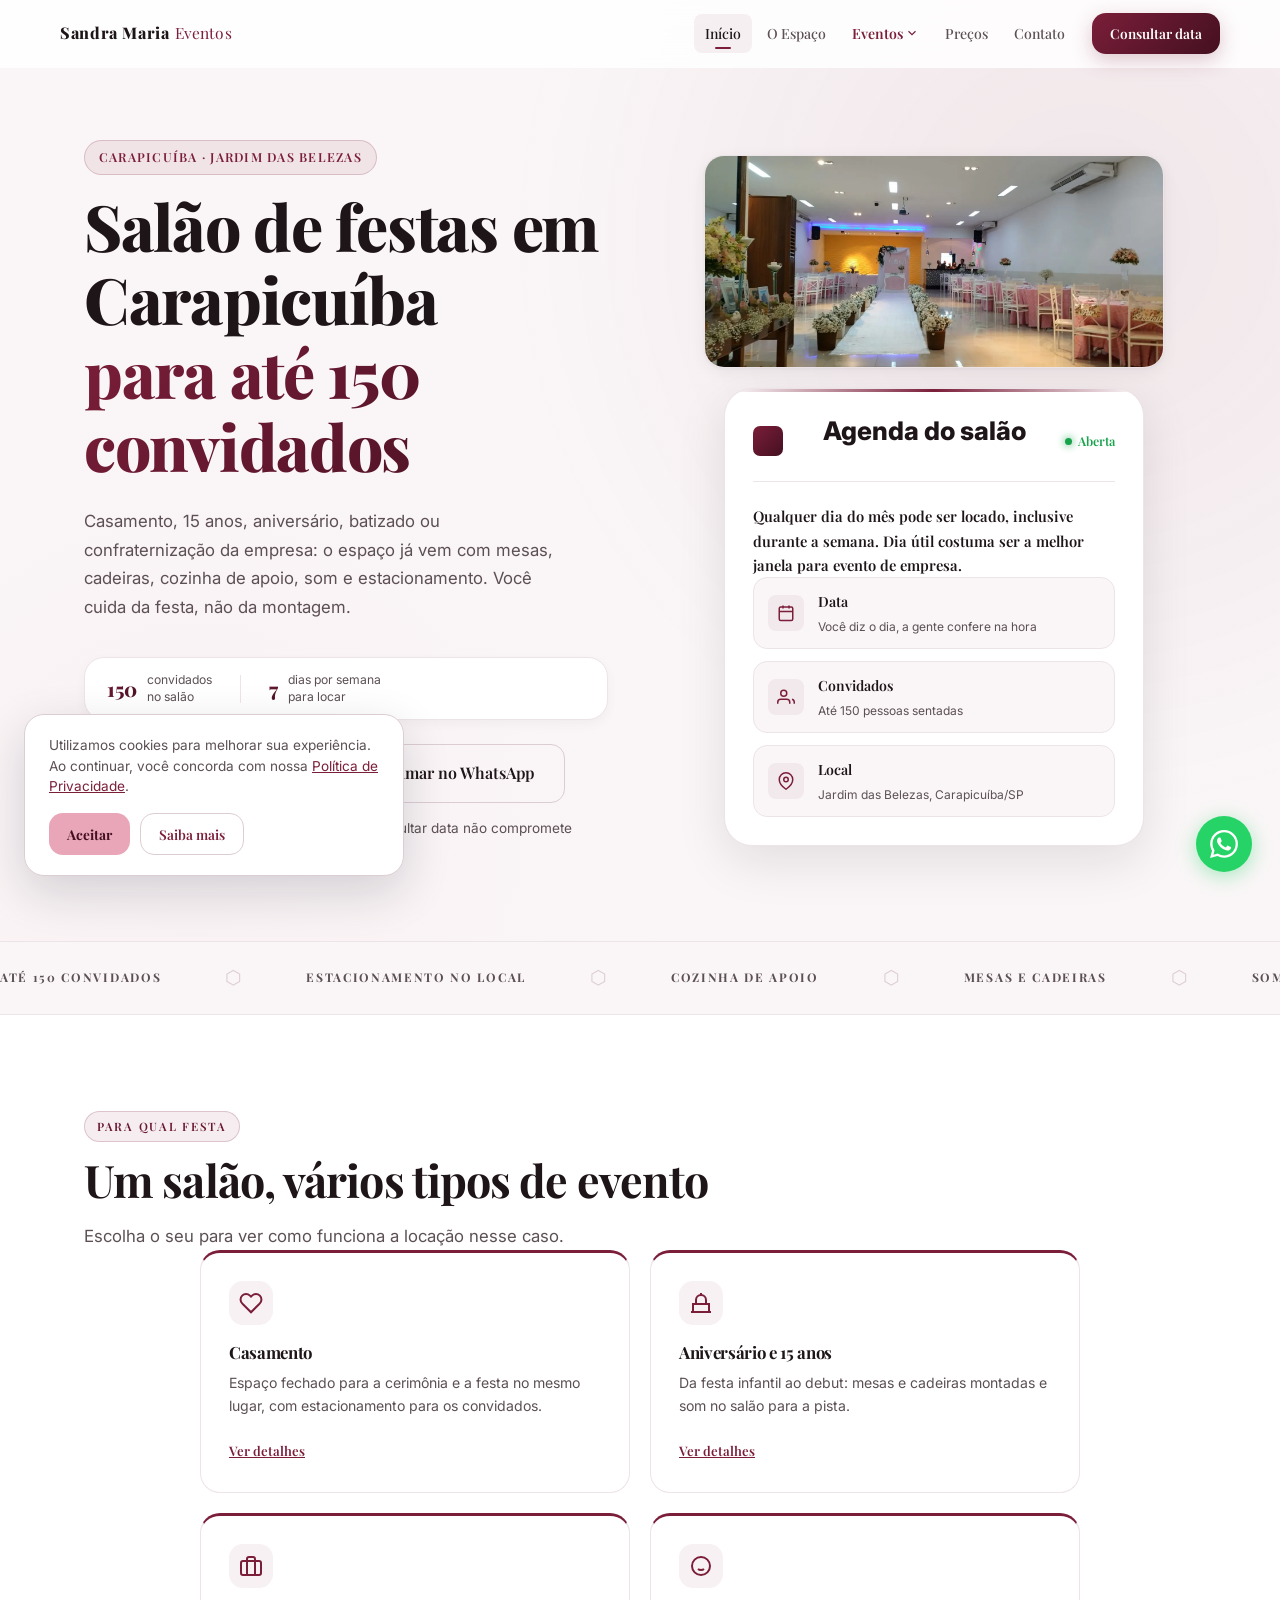
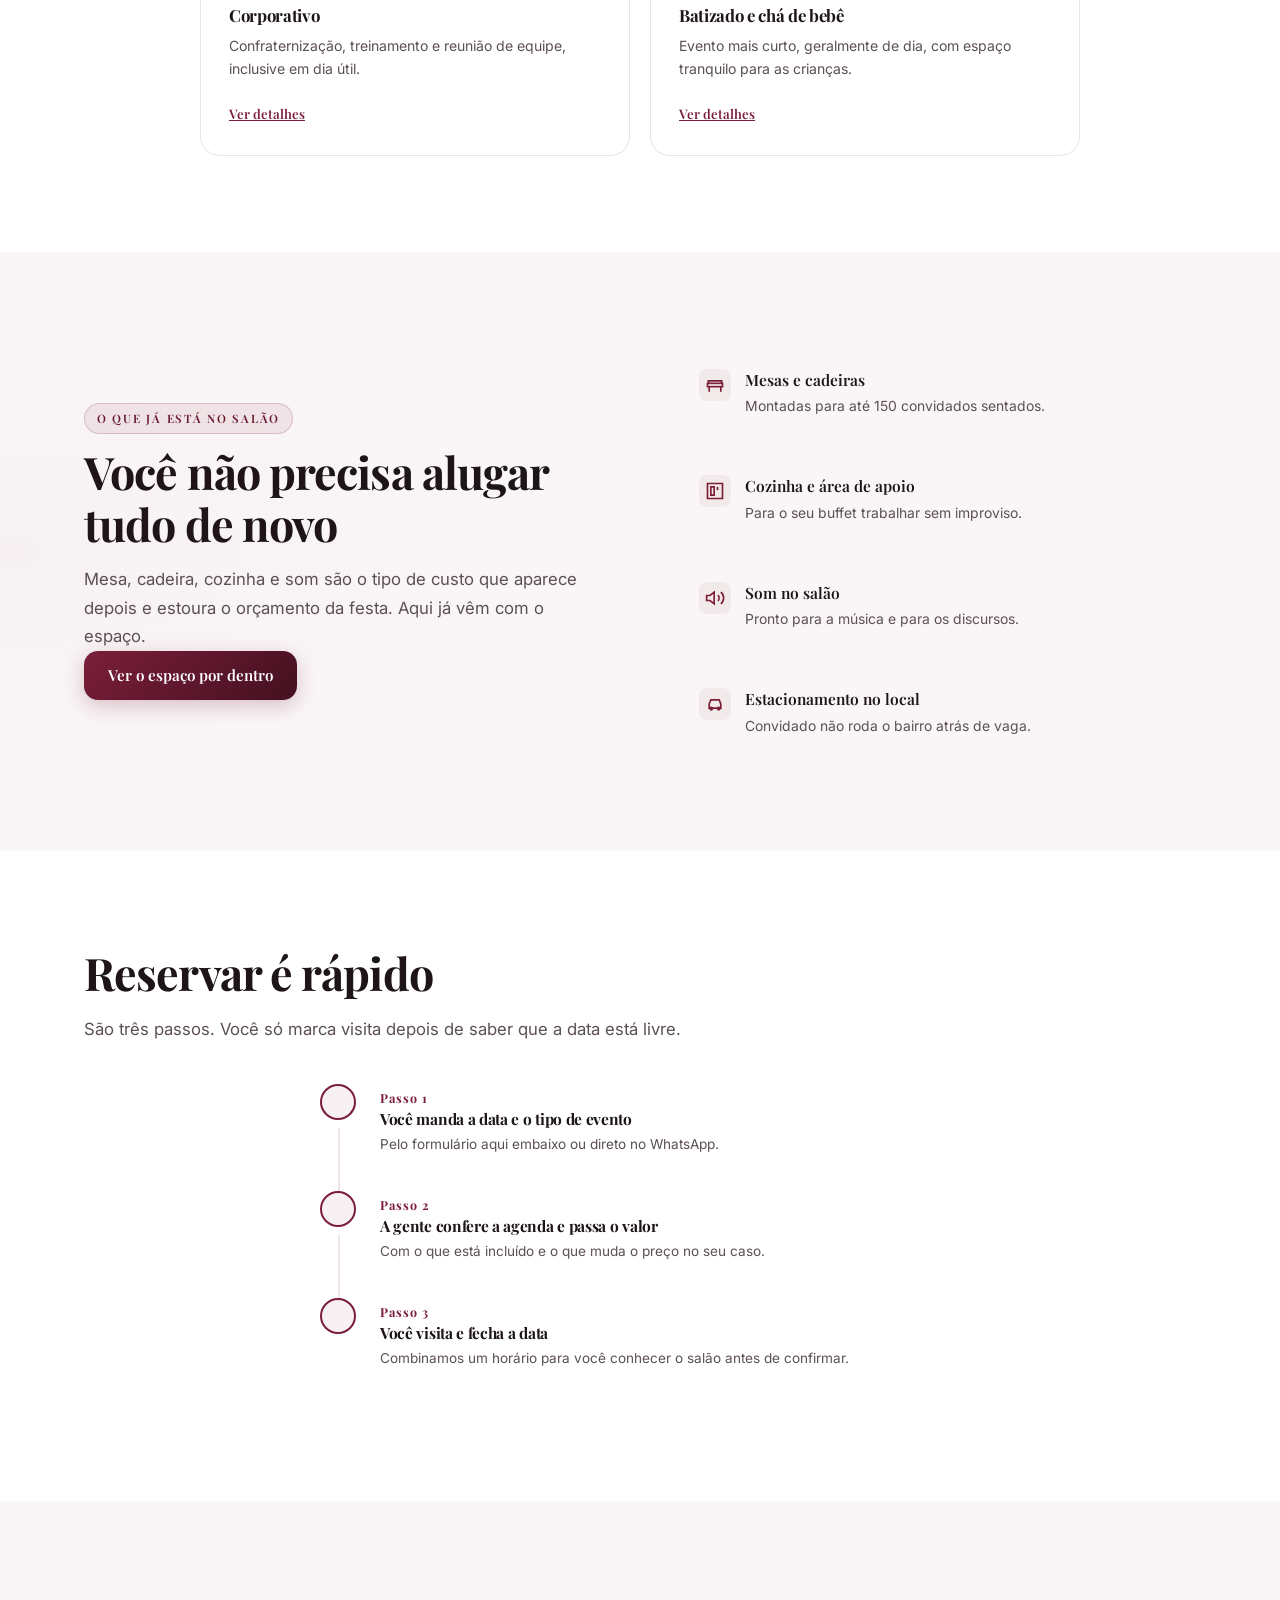
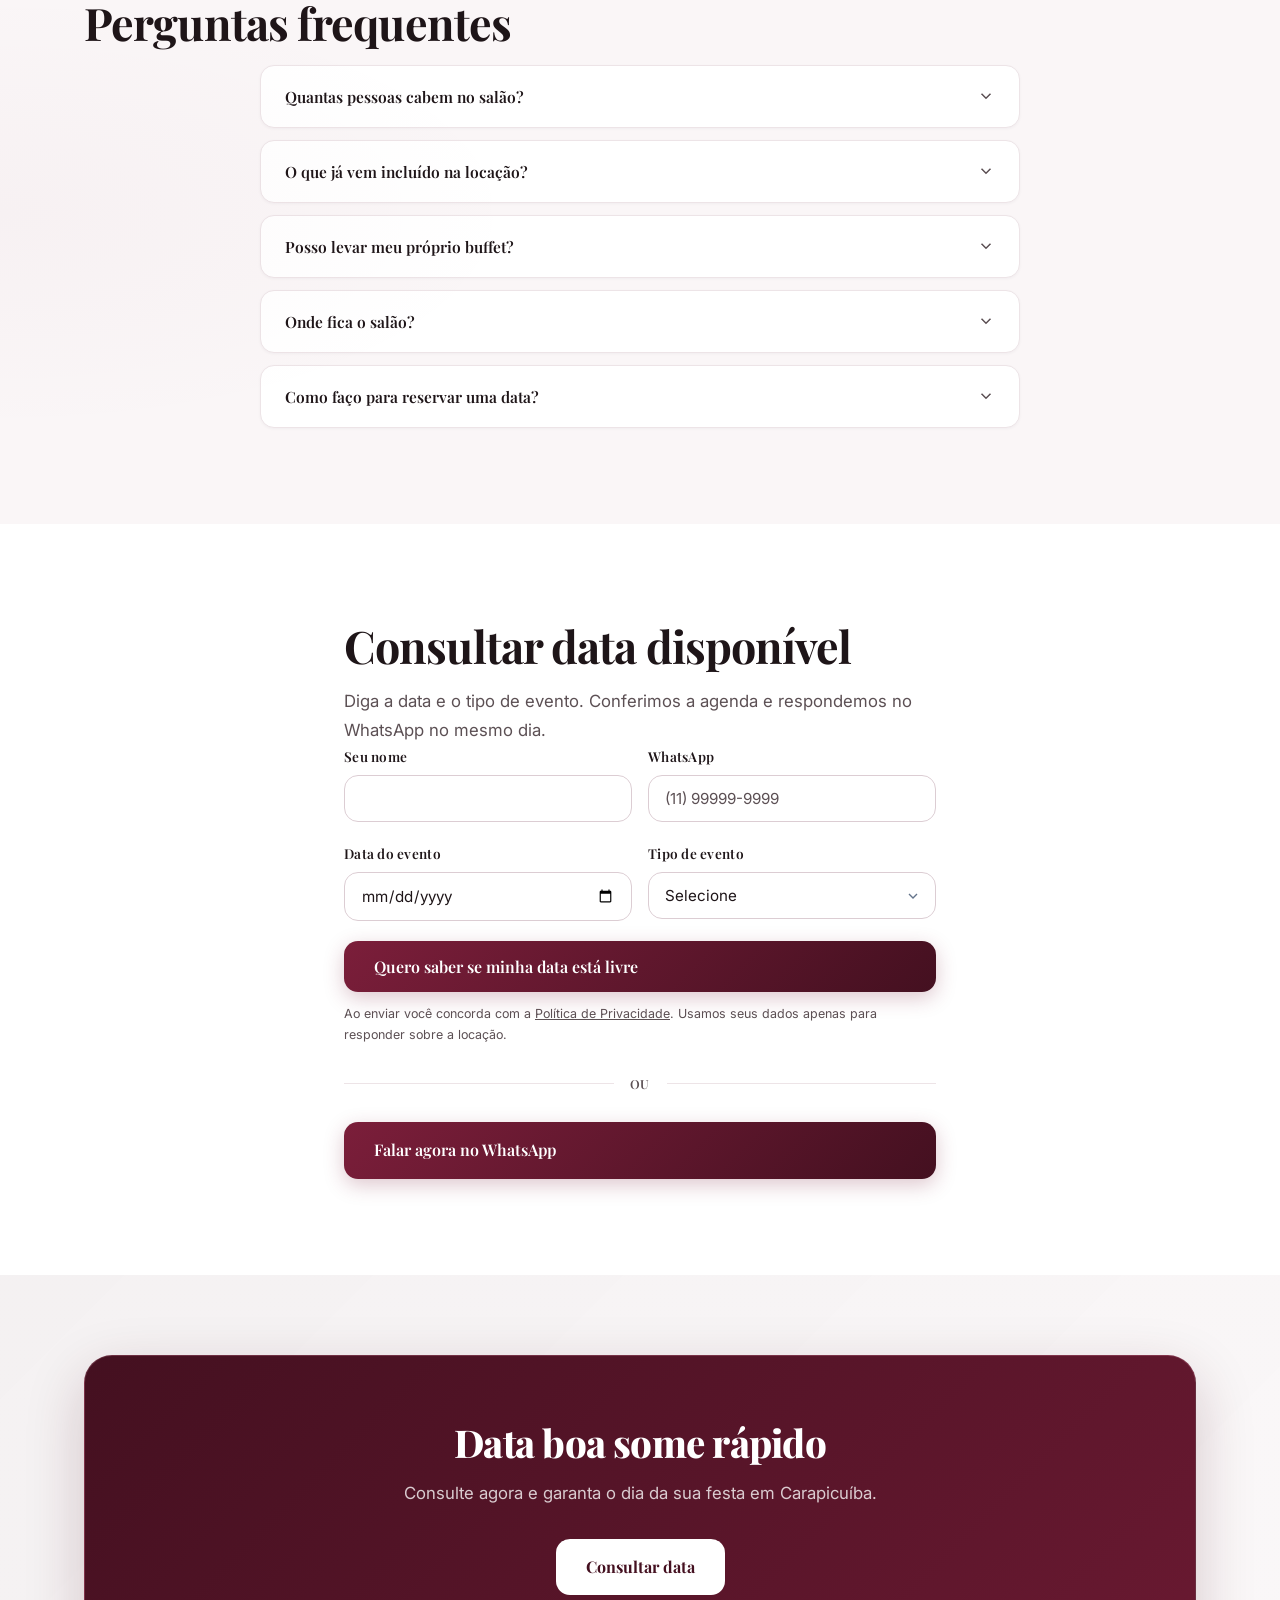
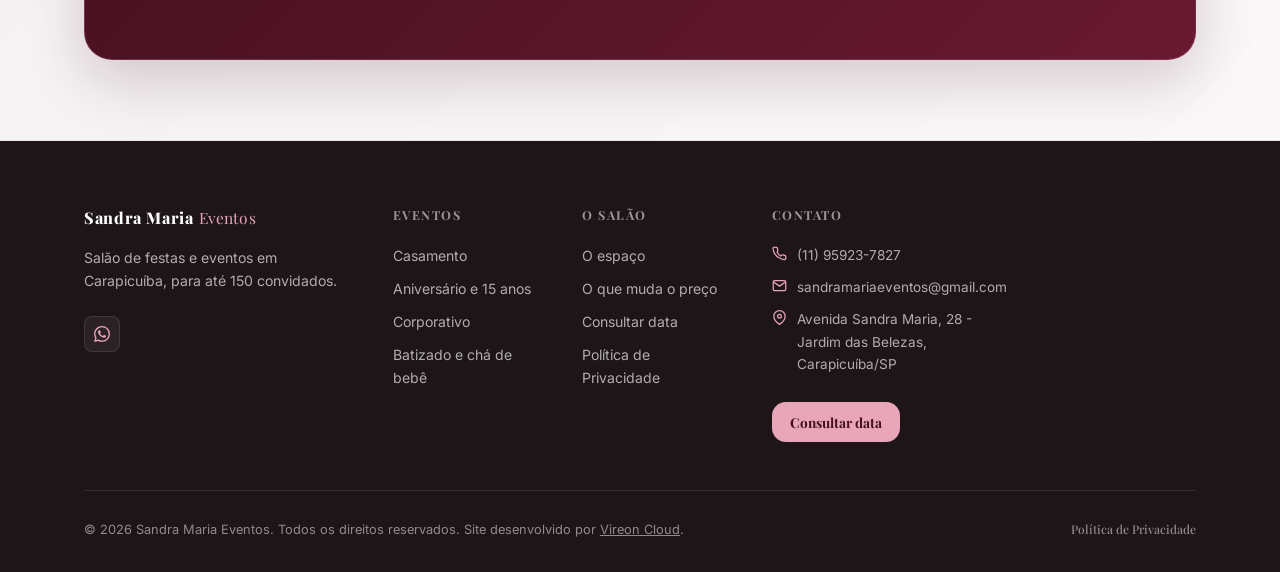
==== index.html @ ad1a2544 "feat: site institucional Salao Sandra Maria Eventos Site estatico de 10 paginas para locacao do sala" ====
<!DOCTYPE html>
<html lang="pt-BR">
<head>
  <meta charset="UTF-8">
  <meta name="viewport" content="width=device-width, initial-scale=1.0">
  <meta name="description" content="Salão de festas em Carapicuíba para até 150 convidados: estacionamento, cozinha de apoio, mesas, cadeiras e som. Consulte sua data no WhatsApp.">
  <meta name="theme-color" content="#7B1E3A">

  <link rel="icon" type="image/x-icon" href="/images/favicon.ico">
  <link rel="icon" type="image/svg+xml" href="/images/brand/favicon.svg">
  <link rel="icon" type="image/png" sizes="32x32" href="/images/favicon-32x32.png">
  <link rel="icon" type="image/png" sizes="16x16" href="/images/favicon-16x16.png">
  <link rel="icon" type="image/png" sizes="192x192" href="/images/favicon-192.png">
  <link rel="apple-touch-icon" sizes="180x180" href="/images/apple-touch-icon.png">
  <link rel="manifest" href="/site.webmanifest">

  <meta name="robots" content="index, follow">
  <title>Salão de Festas em Carapicuíba | Sandra Maria Eventos</title>
  <link rel="canonical" href="https://sandramariaeventos.com.br/">

  <meta property="og:type" content="website">
  <meta property="og:title" content="Salão de Festas em Carapicuíba | Sandra Maria Eventos">
  <meta property="og:description" content="Salão para até 150 convidados em Carapicuíba, com estacionamento, cozinha de apoio, mesas, cadeiras e som. Consulte sua data.">
  <meta property="og:url" content="https://sandramariaeventos.com.br/">
  <meta property="og:site_name" content="Sandra Maria Eventos">
  <meta property="og:image" content="https://sandramariaeventos.com.br/images/og-image.png">
  <meta name="twitter:card" content="summary_large_image">
  <meta name="twitter:title" content="Salão de Festas em Carapicuíba | Sandra Maria Eventos">
  <meta name="twitter:description" content="Salão para até 150 convidados em Carapicuíba, com estacionamento, cozinha de apoio, mesas, cadeiras e som. Consulte sua data.">
  <meta name="twitter:image" content="https://sandramariaeventos.com.br/images/og-image.png">

  <link rel="preconnect" href="https://fonts.googleapis.com">
  <link rel="preload" as="style" href="https://fonts.googleapis.com/css2?family=Playfair+Display:wght@600;700;800;900&family=Inter:wght@400;500;600;700&display=swap">
  <link rel="preconnect" href="https://fonts.gstatic.com" crossorigin>
  <link rel="stylesheet" href="https://fonts.googleapis.com/css2?family=Playfair+Display:wght@600;700;800;900&family=Inter:wght@400;500;600;700&display=swap" media="print" onload="this.media='all'">
  <noscript><link rel="stylesheet" href="https://fonts.googleapis.com/css2?family=Playfair+Display:wght@600;700;800;900&family=Inter:wght@400;500;600;700&display=swap"></noscript>
  <link rel="stylesheet" href="/css/styles.css">

  <script type="application/ld+json">
  {
    "@context": "https://schema.org",
    "@type": ["LocalBusiness", "EventVenue"],
    "name": "Salão de Festas e Eventos Sandra Maria",
    "alternateName": "Sandra Maria Eventos",
    "url": "https://sandramariaeventos.com.br",
    "description": "Salão de festas e eventos em Carapicuíba/SP para até 150 convidados, com estacionamento, cozinha de apoio, mesas, cadeiras e som no local.",
    "telephone": "+5511959237827",
    "email": "sandramariaeventos@gmail.com",
    "maximumAttendeeCapacity": 150,
    "areaServed": "Carapicuíba, Barueri, Osasco, Jandira e região",
    "address": {
      "@type": "PostalAddress",
      "streetAddress": "Avenida Sandra Maria, 28 - Jardim das Belezas",
      "addressLocality": "Carapicuíba",
      "addressRegion": "SP",
      "addressCountry": "BR"
    },
    "amenityFeature": [
      { "@type": "LocationFeatureSpecification", "name": "Estacionamento", "value": true },
      { "@type": "LocationFeatureSpecification", "name": "Cozinha de apoio", "value": true },
      { "@type": "LocationFeatureSpecification", "name": "Mesas e cadeiras", "value": true },
      { "@type": "LocationFeatureSpecification", "name": "Som no salão", "value": true }
    ],
    "contactPoint": {
      "@type": "ContactPoint",
      "contactType": "reservas",
      "telephone": "+5511959237827",
      "email": "sandramariaeventos@gmail.com",
      "availableLanguage": "Português do Brasil"
    }
  }
  </script>
  <script type="application/ld+json">
  {
    "@context": "https://schema.org",
    "@type": "FAQPage",
    "mainEntity": [
      {
        "@type": "Question",
        "name": "Quantas pessoas cabem no salão?",
        "acceptedAnswer": { "@type": "Answer", "text": "O salão recebe até 150 convidados sentados, com mesas e cadeiras já incluídas na locação." }
      },
      {
        "@type": "Question",
        "name": "O que já vem incluído na locação?",
        "acceptedAnswer": { "@type": "Answer", "text": "Mesas e cadeiras, cozinha e área de apoio, som no salão e estacionamento no local." }
      },
      {
        "@type": "Question",
        "name": "Posso levar meu próprio buffet?",
        "acceptedAnswer": { "@type": "Answer", "text": "Pode. A cozinha e a área de apoio ficam à disposição do buffet que você contratar, ou da sua própria equipe." }
      },
      {
        "@type": "Question",
        "name": "Onde fica o salão?",
        "acceptedAnswer": { "@type": "Answer", "text": "Avenida Sandra Maria, 28 - Jardim das Belezas, Carapicuíba/SP." }
      },
      {
        "@type": "Question",
        "name": "Como faço para reservar uma data?",
        "acceptedAnswer": { "@type": "Answer", "text": "Chame no WhatsApp (11) 95923-7827 ou preencha o formulário do site com a data desejada. Conferimos a agenda e respondemos no mesmo dia." }
      }
    ]
  }
  </script>
</head>
<body>

<main>

<section class="hero" id="hero">
  <div class="container">
    <div class="hero__grid">
      <div class="hero__content">
        <p class="hero__eyebrow">CARAPICUÍBA · JARDIM DAS BELEZAS</p>
        <h1 class="hero__title">
          Salão de festas em Carapicuíba<br><span class="gradient-text">para até 150 convidados</span>
        </h1>
        <p class="hero__text">
          Casamento, 15 anos, aniversário, batizado ou confraternização da empresa:
          o espaço já vem com mesas, cadeiras, cozinha de apoio, som e estacionamento.
          Você cuida da festa, não da montagem.
        </p>

        <div class="social-proof-bar" style="margin-bottom:24px;">
          <div class="sp-item"><span class="sp-item__val">150</span><span class="sp-item__label">convidados<br>no salão</span></div>
          <div class="sp-divider"></div>
          <div class="sp-item"><span class="sp-item__val">7</span><span class="sp-item__label">dias por semana<br>para locar</span></div>
        </div>

        <div class="hero__actions">
          <a href="#leadForm" class="btn btn--primary btn--lg">Consultar data disponível</a>
          <a href="https://wa.me/5511959237827?text=Ol%C3%A1!%20Vim%20pelo%20site%20e%20quero%20consultar%20uma%20data%20no%20Sal%C3%A3o%20Sandra%20Maria." target="_blank" rel="noopener" class="btn btn--ghost btn--lg">Chamar no WhatsApp</a>
        </div>
        <p style="margin-top:14px; font-size:0.85rem; color:var(--ds-text-muted);">
          Respondemos no WhatsApp no mesmo dia. Consultar data não compromete nada.
        </p>
      </div>

      <div class="hero__visual">
        <figure class="photo-frame hero__photo">
          <img src="/images/salao-casamento-montado.webp" width="1600" height="738"
               alt="Salão Sandra Maria montado para casamento, com mesas postas, passarela e decoração em rosa"
               fetchpriority="high" decoding="async">
        </figure>
        <div class="hero-card-wrap" id="heroCard">
          <div class="hero-card">
            <div class="hero-card__head">
              <span class="hero-card__mark"></span>
              <span class="hero-card__title">Agenda do salão</span>
              <span class="hero-card__status">Aberta</span>
            </div>
            <p class="hero-card__brand">Qualquer dia do mês pode ser locado, inclusive durante a semana. Dia útil costuma ser a melhor janela para evento de empresa.</p>
            <div class="console-list">
              <div class="console-item">
                <div class="console-item__icon" aria-hidden="true">
                  <svg width="18" height="18" viewBox="0 0 24 24" fill="none" stroke="currentColor" stroke-width="2"><rect x="3" y="4" width="18" height="18" rx="2"/><path d="M16 2v4M8 2v4M3 10h18"/></svg>
                </div>
                <div><strong>Data</strong><span>Você diz o dia, a gente confere na hora</span></div>
              </div>
              <div class="console-item">
                <div class="console-item__icon" aria-hidden="true">
                  <svg width="18" height="18" viewBox="0 0 24 24" fill="none" stroke="currentColor" stroke-width="2"><path d="M17 21v-2a4 4 0 0 0-4-4H5a4 4 0 0 0-4 4v2"/><circle cx="9" cy="7" r="4"/><path d="M23 21v-2a4 4 0 0 0-3-3.87"/></svg>
                </div>
                <div><strong>Convidados</strong><span>Até 150 pessoas sentadas</span></div>
              </div>
              <div class="console-item">
                <div class="console-item__icon" aria-hidden="true">
                  <svg width="18" height="18" viewBox="0 0 24 24" fill="none" stroke="currentColor" stroke-width="2"><path d="M21 10c0 7-9 13-9 13s-9-6-9-13a9 9 0 0 1 18 0z"/><circle cx="12" cy="10" r="3"/></svg>
                </div>
                <div><strong>Local</strong><span>Jardim das Belezas, Carapicuíba/SP</span></div>
              </div>
            </div>
          </div>
        </div>
      </div>
    </div>
  </div>
</section>

<div class="trust-bar"><div class="trust-bar__inner"></div></div>

<section class="section">
  <div class="container">
    <p class="section-label">PARA QUAL FESTA</p>
    <h2 class="section-title">Um salão, vários tipos de evento</h2>
    <p class="section-text">Escolha o seu para ver como funciona a locação nesse caso.</p>

    <div class="solutions-grid solutions-grid--4 sr-stagger">
      <article class="card">
        <div class="card__icon" aria-hidden="true">
          <svg width="24" height="24" viewBox="0 0 24 24" fill="none" stroke="currentColor" stroke-width="2"><path d="M20.84 4.61a5.5 5.5 0 0 0-7.78 0L12 5.67l-1.06-1.06a5.5 5.5 0 0 0-7.78 7.78l1.06 1.06L12 21.23l7.78-7.78 1.06-1.06a5.5 5.5 0 0 0 0-7.78z"/></svg>
        </div>
        <h3 class="card__title">Casamento</h3>
        <p class="card__text">Espaço fechado para a cerimônia e a festa no mesmo lugar, com estacionamento para os convidados.</p>
        <a href="/eventos/casamento" class="card__link">Ver detalhes</a>
      </article>

      <article class="card">
        <div class="card__icon" aria-hidden="true">
          <svg width="24" height="24" viewBox="0 0 24 24" fill="none" stroke="currentColor" stroke-width="2"><path d="M20 21v-8H4v8"/><path d="M2 21h20"/><path d="M7 13V9a5 5 0 0 1 10 0v4"/><path d="M12 4V2"/></svg>
        </div>
        <h3 class="card__title">Aniversário e 15 anos</h3>
        <p class="card__text">Da festa infantil ao debut: mesas e cadeiras montadas e som no salão para a pista.</p>
        <a href="/eventos/aniversario-15-anos" class="card__link">Ver detalhes</a>
      </article>

      <article class="card">
        <div class="card__icon" aria-hidden="true">
          <svg width="24" height="24" viewBox="0 0 24 24" fill="none" stroke="currentColor" stroke-width="2"><rect x="2" y="7" width="20" height="14" rx="2"/><path d="M16 21V5a2 2 0 0 0-2-2h-4a2 2 0 0 0-2 2v16"/></svg>
        </div>
        <h3 class="card__title">Corporativo</h3>
        <p class="card__text">Confraternização, treinamento e reunião de equipe, inclusive em dia útil.</p>
        <a href="/eventos/corporativo" class="card__link">Ver detalhes</a>
      </article>

      <article class="card">
        <div class="card__icon" aria-hidden="true">
          <svg width="24" height="24" viewBox="0 0 24 24" fill="none" stroke="currentColor" stroke-width="2"><circle cx="12" cy="12" r="9"/><path d="M9 10h.01M15 10h.01M9 15c.8.7 1.9 1 3 1s2.2-.3 3-1"/></svg>
        </div>
        <h3 class="card__title">Batizado e chá de bebê</h3>
        <p class="card__text">Evento mais curto, geralmente de dia, com espaço tranquilo para as crianças.</p>
        <a href="/eventos/batizado-cha-de-bebe" class="card__link">Ver detalhes</a>
      </article>
    </div>
  </div>
</section>

<section class="section section--alt">
  <div class="container split">
    <div>
      <p class="section-label">O QUE JÁ ESTÁ NO SALÃO</p>
      <h2 class="section-title" style="text-align:left;">Você não precisa alugar tudo de novo</h2>
      <p class="section-text" style="text-align:left; margin-left:0;">
        Mesa, cadeira, cozinha e som são o tipo de custo que aparece depois e estoura o
        orçamento da festa. Aqui já vêm com o espaço.
      </p>
      <a href="/espaco" class="btn btn--primary btn--md">Ver o espaço por dentro</a>
    </div>
    <div class="advantages-list">
      <div class="advantage-item">
        <div class="advantage-item__icon" aria-hidden="true">
          <svg width="20" height="20" viewBox="0 0 24 24" fill="none" stroke="currentColor" stroke-width="2"><rect x="3" y="10" width="18" height="4"/><path d="M5 14v6M19 14v6M4 10V7h16v3"/></svg>
        </div>
        <div><strong>Mesas e cadeiras</strong><p>Montadas para até 150 convidados sentados.</p></div>
      </div>
      <div class="advantage-item">
        <div class="advantage-item__icon" aria-hidden="true">
          <svg width="20" height="20" viewBox="0 0 24 24" fill="none" stroke="currentColor" stroke-width="2"><path d="M3 3h18v18H3z"/><path d="M7 7h4v10H7z"/><path d="M15 7v4"/></svg>
        </div>
        <div><strong>Cozinha e área de apoio</strong><p>Para o seu buffet trabalhar sem improviso.</p></div>
      </div>
      <div class="advantage-item">
        <div class="advantage-item__icon" aria-hidden="true">
          <svg width="20" height="20" viewBox="0 0 24 24" fill="none" stroke="currentColor" stroke-width="2"><path d="M11 5 6 9H2v6h4l5 4z"/><path d="M15.5 8.5a5 5 0 0 1 0 7"/><path d="M19 5a9 9 0 0 1 0 14"/></svg>
        </div>
        <div><strong>Som no salão</strong><p>Pronto para a música e para os discursos.</p></div>
      </div>
      <div class="advantage-item">
        <div class="advantage-item__icon" aria-hidden="true">
          <svg width="20" height="20" viewBox="0 0 24 24" fill="none" stroke="currentColor" stroke-width="2"><path d="M5 17h14v-5l-2-5H7l-2 5z"/><circle cx="7.5" cy="17.5" r="1.5"/><circle cx="16.5" cy="17.5" r="1.5"/></svg>
        </div>
        <div><strong>Estacionamento no local</strong><p>Convidado não roda o bairro atrás de vaga.</p></div>
      </div>
    </div>
  </div>
</section>

<section class="section">
  <div class="container">
    <h2 class="section-title">Reservar é rápido</h2>
    <p class="section-text">São três passos. Você só marca visita depois de saber que a data está livre.</p>
    <div class="timeline" style="margin:40px auto 0;">
      <div class="timeline-item sr-up">
        <div class="timeline-item__dot"></div>
        <div class="timeline-item__content">
          <span class="timeline-item__year">Passo 1</span>
          <h3 class="timeline-item__title">Você manda a data e o tipo de evento</h3>
          <p class="timeline-item__text">Pelo formulário aqui embaixo ou direto no WhatsApp.</p>
        </div>
      </div>
      <div class="timeline-item sr-up">
        <div class="timeline-item__dot"></div>
        <div class="timeline-item__content">
          <span class="timeline-item__year">Passo 2</span>
          <h3 class="timeline-item__title">A gente confere a agenda e passa o valor</h3>
          <p class="timeline-item__text">Com o que está incluído e o que muda o preço no seu caso.</p>
        </div>
      </div>
      <div class="timeline-item sr-up">
        <div class="timeline-item__dot"></div>
        <div class="timeline-item__content">
          <span class="timeline-item__year">Passo 3</span>
          <h3 class="timeline-item__title">Você visita e fecha a data</h3>
          <p class="timeline-item__text">Combinamos um horário para você conhecer o salão antes de confirmar.</p>
        </div>
      </div>
    </div>
  </div>
</section>

<section class="section section--alt">
  <div class="container">
    <h2 class="section-title">Perguntas frequentes</h2>
    <div class="faq-list">
      <div class="faq-item">
        <button class="faq-question" aria-expanded="false">
          Quantas pessoas cabem no salão?
          <svg width="18" height="18" viewBox="0 0 24 24" fill="none" stroke="currentColor" stroke-width="2"><polyline points="6 9 12 15 18 9"/></svg>
        </button>
        <div class="faq-answer"><div class="faq-answer__inner"><p>O salão recebe até 150 convidados sentados, com mesas e cadeiras já incluídas na locação.</p></div></div>
      </div>
      <div class="faq-item">
        <button class="faq-question" aria-expanded="false">
          O que já vem incluído na locação?
          <svg width="18" height="18" viewBox="0 0 24 24" fill="none" stroke="currentColor" stroke-width="2"><polyline points="6 9 12 15 18 9"/></svg>
        </button>
        <div class="faq-answer"><div class="faq-answer__inner"><p>Mesas e cadeiras, cozinha e área de apoio, som no salão e estacionamento no local.</p></div></div>
      </div>
      <div class="faq-item">
        <button class="faq-question" aria-expanded="false">
          Posso levar meu próprio buffet?
          <svg width="18" height="18" viewBox="0 0 24 24" fill="none" stroke="currentColor" stroke-width="2"><polyline points="6 9 12 15 18 9"/></svg>
        </button>
        <div class="faq-answer"><div class="faq-answer__inner"><p>Pode. A cozinha e a área de apoio ficam à disposição do buffet que você contratar, ou da sua própria equipe.</p></div></div>
      </div>
      <div class="faq-item">
        <button class="faq-question" aria-expanded="false">
          Onde fica o salão?
          <svg width="18" height="18" viewBox="0 0 24 24" fill="none" stroke="currentColor" stroke-width="2"><polyline points="6 9 12 15 18 9"/></svg>
        </button>
        <div class="faq-answer"><div class="faq-answer__inner"><p>Avenida Sandra Maria, 28 - Jardim das Belezas, Carapicuíba/SP.</p></div></div>
      </div>
      <div class="faq-item">
        <button class="faq-question" aria-expanded="false">
          Como faço para reservar uma data?
          <svg width="18" height="18" viewBox="0 0 24 24" fill="none" stroke="currentColor" stroke-width="2"><polyline points="6 9 12 15 18 9"/></svg>
        </button>
        <div class="faq-answer"><div class="faq-answer__inner"><p>Chame no WhatsApp (11) 95923-7827 ou preencha o formulário do site com a data desejada. Conferimos a agenda e respondemos no mesmo dia.</p></div></div>
      </div>
    </div>
  </div>
</section>

<section class="section" id="contato">
  <div class="container" style="max-width:640px;">
    <h2 class="section-title">Consultar data disponível</h2>
    <p class="section-text">Diga a data e o tipo de evento. Conferimos a agenda e respondemos no WhatsApp no mesmo dia.</p>

    <!-- TODO: trocar action="" pelo endpoint do Formspree quando o domínio estiver ativo. -->
    <form id="leadForm" action="" method="POST">
      <input type="hidden" name="origem" value="/">
      <div class="form-row">
        <div class="form-group">
          <label class="form-label" for="lf_nome">Seu nome</label>
          <input class="form-input" id="lf_nome" name="nome" type="text" required autocomplete="name">
        </div>
        <div class="form-group">
          <label class="form-label" for="lf_whats">WhatsApp</label>
          <input class="form-input" id="lf_whats" name="whatsapp" type="tel" required autocomplete="tel" placeholder="(11) 99999-9999">
        </div>
      </div>
      <div class="form-row">
        <div class="form-group">
          <label class="form-label" for="lf_data">Data do evento</label>
          <input class="form-input" id="lf_data" name="data" type="date" required>
        </div>
        <div class="form-group">
          <label class="form-label" for="lf_tipo">Tipo de evento</label>
          <select class="form-select" id="lf_tipo" name="tipo" required>
            <option value="">Selecione</option>
            <option>Casamento</option>
            <option>Aniversário</option>
            <option>15 anos</option>
            <option>Corporativo</option>
            <option>Batizado ou chá de bebê</option>
            <option>Outro</option>
          </select>
        </div>
      </div>
      <button type="submit" class="btn btn--primary btn--lg" style="width:100%;">Quero saber se minha data está livre</button>
      <p style="margin-top:12px; font-size:0.78rem; color:var(--ds-text-muted);">
        Ao enviar você concorda com a <a href="/privacidade">Política de Privacidade</a>.
        Usamos seus dados apenas para responder sobre a locação.
      </p>
    </form>

    <div id="leadSuccess" style="display:none;">
      <p class="section-text">Recebido. Vamos conferir a agenda e chamar você no WhatsApp hoje mesmo. Se preferir adiantar, chame agora: (11) 95923-7827.</p>
    </div>

    <div class="or-divider"><span>ou</span></div>
    <a href="https://wa.me/5511959237827?text=Ol%C3%A1!%20Vim%20pelo%20site%20e%20quero%20consultar%20uma%20data%20no%20Sal%C3%A3o%20Sandra%20Maria." target="_blank" rel="noopener" class="btn btn--primary btn--lg" style="width:100%;">Falar agora no WhatsApp</a>
  </div>
</section>

<section class="cta-banner">
  <div class="container">
    <div class="cta-banner__inner">
      <div class="cta-banner__text">
        <h2 class="cta-banner__title">Data boa some rápido</h2>
        <p>Consulte agora e garanta o dia da sua festa em Carapicuíba.</p>
      </div>
      <a href="#leadForm" class="btn btn--white btn--lg">Consultar data</a>
    </div>
  </div>
</section>

</main>

<script src="/js/components.js"></script>
<script>
  initShared('/');
  initFAQ();
  initHeroTilt();
  initContactForm('leadForm', 'leadSuccess');
</script>
</body>
</html>
---- css/styles.css ----
/* ============================================================
   Sandra Maria Eventos — Design System
   Display: Playfair Display · Body: Inter
   Paleta: primária #7B1E3A · profunda #441020 · acento #E8A6B8

   Nenhum valor de marca aparece fora do :root abaixo. Para reskin,
   troque só os tokens — o resto do arquivo é estrutura.
   ============================================================ */

:root {
  /* Fundos (light) */
  --ds-bg:          #FFFFFF;
  --ds-bg-alt:      #FAF6F7;
  /* Tons profundos — hero dark, footer e CTA banner */
  --ds-navy:        #441020;
  --ds-navy-light:  #691931;
  /* Acentuação */
  --ds-blue:        #441020;
  --ds-blue-bright: #7B1E3A;
  --ds-cyan:        #7B1E3A;   /* protagonista em fundo claro */
  --ds-mint:        #7B1E3A;
  --ds-mint-dim:    rgba(123,30,58,0.06);
  --ds-mint-glow:   rgba(123,30,58,0.20);
  /* Texto (light) */
  --ds-text:        #1E1518;
  --ds-text-muted:  #5C5054;
  /* Mesmo valor por WCAG AA: tons mais claros reprovam sobre --ds-bg-alt. */
  --ds-text-dim:    #5C5054;
  /* Bordas (light) */
  --ds-border:      #EDE4E7;
  --ds-border-mid:  #DCCDD3;
  /* Cards */
  --ds-card-bg:     #FFFFFF;
  --ds-card-hover:  #FAF6F7;

  /* Estrutura — normalmente igual entre sites */
  --ds-radius-sm:   8px;
  --ds-radius:      14px;
  --ds-radius-lg:   20px;
  --ds-radius-xl:   28px;

  --ds-space-xs:    8px;
  --ds-space-sm:    12px;
  --ds-space-md:    16px;
  --ds-space-lg:    24px;
  --ds-space-xl:    40px;
  --ds-space-2xl:   64px;
  --ds-space-3xl:   96px;

  --ds-font-display: 'Playfair Display', sans-serif;
  --ds-font-body:    'Inter', sans-serif;

  --ds-transition: 240ms cubic-bezier(0.4,0,0.2,1);
  --ds-transition-slow: 480ms cubic-bezier(0.4,0,0.2,1);

  --ds-shadow-card: 0 4px 16px rgba(15,23,42,0.06), 0 1px 3px rgba(15,23,42,0.04);
  --ds-shadow-glow: 0 0 30px rgba(123,30,58,0.08);
  --ds-shadow-blue: 0 6px 20px rgba(123,30,58,0.25);

  /* Superfícies escuras: hero de capa, CTA banner e footer */
  --ds-dark-bg:        #441020;
  --ds-dark-bg-alt:    #691931;
  --ds-dark-text:      #FFFFFF;
  --ds-dark-text-mid:  rgba(255,255,255,0.78);
  --ds-dark-text-dim:  rgba(255,255,255,0.55);
  --ds-dark-border:    rgba(255,255,255,0.14);
  --ds-accent-cyan:    #E8A6B8;   /* gradientes sobre fundo escuro */
}

/* ── Reset ── */
*, *::before, *::after { box-sizing: border-box; margin: 0; padding: 0; }
html { scroll-behavior: smooth; -webkit-font-smoothing: antialiased; }
body {
  font-family: var(--ds-font-body);
  background: var(--ds-bg);
  color: var(--ds-text);
  font-size: 1rem;
  line-height: 1.65;
  overflow-x: hidden;
  min-height: 100vh;
  position: relative;
}
body::before {
  content: '';
  position: fixed;
  inset: 0;
  background:
    radial-gradient(ellipse 80% 60% at 20% -10%, rgba(123,30,58,0.03) 0%, transparent 60%),
    radial-gradient(ellipse 60% 50% at 90% 110%, rgba(232,166,184,0.025) 0%, transparent 55%);
  pointer-events: none;
  z-index: 0;
}
img { max-width: 100%; display: block; }
a { color: inherit; }
button { cursor: pointer; border: none; background: none; font-family: inherit; }
ul, ol { list-style: none; }

/* ── Container ── */
.container {
  max-width: 1160px;
  margin: 0 auto;
  padding: 0 24px;
}

/* ── Typography ── */
h1, h2, h3, h4, h5 {
  font-family: var(--ds-font-display);
  font-weight: 700;
  line-height: 1.15;
  letter-spacing: -0.02em;
  color: var(--ds-text);
}
h1 { font-size: clamp(2.4rem, 5.5vw, 4rem); font-weight: 800; }
h2 { font-size: clamp(1.8rem, 3.5vw, 2.8rem); }
h3 { font-size: clamp(1.1rem, 2vw, 1.4rem); }

.gradient-text {
  background: linear-gradient(135deg, #7B1E3A 0%, #441020 50%, #691931 100%);
  -webkit-background-clip: text;
  -webkit-text-fill-color: transparent;
  background-clip: text;
}
.section-label {
  display: inline-block;
  font-family: var(--ds-font-display);
  font-size: 0.72rem;
  font-weight: 600;
  letter-spacing: 0.15em;
  text-transform: uppercase;
  /* #7B1E3A dá só 4.07:1 sobre a pílula azul-clara; azul-escuro sobe pra 5.4:1. */
  color: var(--ds-navy-light);
  margin-bottom: 12px;
  padding: 5px 12px;
  background: rgba(123,30,58,0.08);
  border: 1px solid rgba(123,30,58,0.20);
  border-radius: 100px;
}
.section-title { margin-bottom: 16px; color: var(--ds-text); }
.section-text {
  font-size: 1.05rem;
  color: var(--ds-text-muted);
  max-width: 620px;
  line-height: 1.7;
}
.text-center { text-align: center; }
.text-center .section-text { margin: 0 auto; }

/* ── Buttons ── */
.btn {
  display: inline-flex;
  align-items: center;
  gap: 8px;
  font-family: var(--ds-font-display);
  font-weight: 600;
  border-radius: var(--ds-radius);
  transition: var(--ds-transition);
  text-decoration: none;
  white-space: nowrap;
  position: relative;
  overflow: hidden;
  cursor: pointer;
  border: none;
}
.btn::after {
  content: '';
  position: absolute;
  inset: 0;
  background: rgba(255,255,255,0);
  transition: var(--ds-transition);
}
.btn:hover::after { background: rgba(255,255,255,0.06); }

.btn--sm  { font-size: 0.85rem; padding: 9px 18px; }
.btn--md  { font-size: 0.95rem; padding: 12px 24px; }
.btn--lg  { font-size: 1rem;    padding: 15px 30px; }

.btn--primary {
  background: linear-gradient(135deg, #7B1E3A 0%, #441020 100%);
  color: #fff;
  box-shadow: var(--ds-shadow-blue);
}
.btn--primary:hover {
  transform: translateY(-2px);
  box-shadow: 0 10px 30px rgba(123,30,58,0.32);
}
.btn--ghost {
  background: transparent;
  color: var(--ds-text);
  border: 1px solid var(--ds-border-mid);
}
.btn--ghost:hover {
  border-color: var(--ds-blue-bright);
  color: var(--ds-blue-bright);
  transform: translateY(-2px);
}
/* Ghost em fundo dark (apenas cta-banner e footer permanecem dark) */
.cta-banner .btn--ghost,
.footer .btn--ghost {
  color: #fff;
  border-color: rgba(255,255,255,0.28);
}
.cta-banner .btn--ghost:hover,
.footer .btn--ghost:hover {
  background: rgba(255,255,255,0.08);
  border-color: rgba(255,255,255,0.5);
  color: #fff;
}

.btn--white {
  background: #fff;
  color: #441020;
  font-weight: 700;
}
.btn--white:hover { transform: translateY(-2px); box-shadow: 0 8px 24px rgba(255,255,255,0.4); }

.btn--cyan {
  background: var(--ds-accent-cyan);
  color: #441020;
  font-weight: 700;
}
.btn--cyan:hover { transform: translateY(-2px); box-shadow: 0 8px 24px rgba(232,166,184,0.4); }

/* ── Navbar ── */
.navbar {
  position: fixed;
  top: 0; left: 0; right: 0;
  z-index: 1000;
  padding: 0 24px;
  height: 68px;
  display: flex;
  align-items: center;
  background: rgba(255,255,255,0.85);
  backdrop-filter: blur(14px);
  -webkit-backdrop-filter: blur(14px);
  border-bottom: 1px solid transparent;
  transition: var(--ds-transition-slow);
}
.navbar.scrolled {
  background: rgba(255,255,255,0.95);
  border-bottom: 1px solid var(--ds-border);
  box-shadow: 0 4px 18px rgba(15,23,42,0.05);
}
.navbar__inner {
  max-width: 1160px;
  margin: 0 auto;
  width: 100%;
  display: flex;
  align-items: center;
  gap: 0;
}
.navbar__logo {
  display: flex;
  align-items: center;
  gap: 10px;
  text-decoration: none;
  flex-shrink: 0;
}
.navbar__logo-mark {
  flex-shrink: 0;
  transition: filter var(--ds-transition);
}
.navbar__logo:hover .navbar__logo-mark {
  filter: drop-shadow(0 0 10px rgba(123,30,58,0.35));
}
.navbar__logo-text {
  font-family: var(--ds-font-display);
  font-size: 1.05rem;
  color: var(--ds-text);
  letter-spacing: 0.01em;
  display: flex;
  align-items: baseline;
  gap: 5px;
}
.navbar__logo-text strong {
  font-weight: 800;
  color: var(--ds-text);
  letter-spacing: 0.04em;
  font-size: 1rem;
}
.navbar__logo-text span {
  font-weight: 400;
  color: var(--ds-blue-bright);
  font-size: 0.97rem;
  letter-spacing: 0.01em;
}
.navbar__nav {
  display: flex;
  align-items: center;
  gap: 4px;
  margin-left: auto;
}
.navbar__link {
  font-family: var(--ds-font-display);
  font-size: 0.88rem;
  font-weight: 500;
  color: var(--ds-text-muted);
  text-decoration: none;
  padding: 8px 11px;
  border-radius: var(--ds-radius-sm);
  transition: var(--ds-transition);
  position: relative;
  white-space: nowrap;
  display: inline-flex;
  align-items: center;
}
.navbar__link:hover, .navbar__link.active {
  color: var(--ds-text);
  background: rgba(123,30,58,0.06);
}
.navbar__link.active::after {
  content: '';
  position: absolute;
  bottom: 4px; left: 50%;
  transform: translateX(-50%);
  width: 16px; height: 2px;
  background: var(--ds-blue-bright);
  border-radius: 2px;
}

/* Pilar de destaque — Serviços Gerenciados (MSP) */
.navbar__link--pillar {
  color: var(--ds-blue-bright);
  font-weight: 600;
}
.navbar__link--pillar:hover, .navbar__link--pillar.active {
  color: var(--ds-blue);
  background: rgba(123,30,58,0.09);
}

/* Dropdown */
.navbar__dropdown { position: relative; }
.navbar__dropdown-menu {
  position: absolute;
  top: calc(100% + 8px);
  left: 50%;
  transform: translateX(-50%) translateY(-8px);
  background: #fff;
  border: 1px solid var(--ds-border);
  border-radius: var(--ds-radius);
  padding: 8px;
  min-width: 220px;
  opacity: 0;
  pointer-events: none;
  transition: var(--ds-transition);
  box-shadow: 0 16px 40px rgba(15,23,42,0.10);
}
/* Ponte invisivel: cobre o vao de 8px para o hover nao se perder no meio do caminho */
.navbar__dropdown-menu::before {
  content: '';
  position: absolute;
  top: -8px;
  left: 0;
  right: 0;
  height: 8px;
}
.navbar__dropdown:hover .navbar__dropdown-menu {
  opacity: 1;
  pointer-events: all;
  transform: translateX(-50%) translateY(0);
}
.navbar__dropdown-item {
  display: flex;
  align-items: center;
  gap: 10px;
  padding: 10px 14px;
  border-radius: var(--ds-radius-sm);
  text-decoration: none;
  color: var(--ds-text-muted);
  font-size: 0.88rem;
  font-family: var(--ds-font-display);
  font-weight: 500;
  transition: var(--ds-transition);
}
.navbar__dropdown-item:hover {
  background: var(--ds-mint-dim);
  color: var(--ds-blue-bright);
}
.navbar__dropdown-item svg { color: var(--ds-blue-bright); flex-shrink: 0; }
.navbar__cta { margin-left: 16px; flex-shrink: 0; }
.navbar__hamburger {
  display: none;
  flex-direction: column;
  gap: 5px;
  padding: 8px;
  margin-left: auto;
}
.navbar__hamburger span {
  display: block;
  width: 22px; height: 2px;
  background: var(--ds-text);
  border-radius: 2px;
  transition: var(--ds-transition);
}
.navbar__mobile-menu {
  display: none;
  position: fixed;
  inset: 68px 0 0 0;
  background: rgba(255,255,255,0.98);
  backdrop-filter: blur(20px);
  z-index: 999;
  padding: 24px;
  overflow-y: auto;
  flex-direction: column;
  gap: 8px;
  border-top: 1px solid var(--ds-border);
}
.navbar__mobile-menu.open { display: flex; }
.navbar__mobile-link {
  font-family: var(--ds-font-display);
  font-size: 1.1rem;
  font-weight: 600;
  color: var(--ds-text-muted);
  text-decoration: none;
  padding: 14px 16px;
  border-radius: var(--ds-radius);
  border: 1px solid transparent;
  transition: var(--ds-transition);
}
.navbar__mobile-link:hover {
  color: var(--ds-blue-bright);
  border-color: var(--ds-border);
  background: var(--ds-mint-dim);
}
.navbar__mobile-cta { margin-top: 16px; width: 100%; justify-content: center; }

/* ── Hero (HOME — light, padrão v2.0 Premium Light) ── */
.hero {
  padding: 140px 0 80px;
  position: relative;
  overflow: hidden;
  background: var(--ds-bg-alt);
  color: var(--ds-text);
}
.hero::before {
  content: '';
  position: absolute;
  inset: 0;
  background:
    radial-gradient(circle at 85% 25%, rgba(123,30,58,0.08) 0%, transparent 45%),
    radial-gradient(circle at 15% 90%, rgba(232,166,184,0.05) 0%, transparent 40%);
  pointer-events: none;
}
.hero h1, .hero h2, .hero h3 { color: var(--ds-text); }
.hero__grid {
  display: grid;
  grid-template-columns: 1fr 1fr;
  gap: 64px;
  align-items: center;
  position: relative;
  z-index: 1;
}
.hero__eyebrow {
  display: inline-flex;
  align-items: center;
  gap: 8px;
  font-family: var(--ds-font-display);
  font-size: 0.78rem;
  font-weight: 600;
  letter-spacing: 0.1em;
  color: var(--ds-blue-bright);
  text-transform: uppercase;
  margin-bottom: 14px;
  padding: 6px 14px;
  background: rgba(123,30,58,0.08);
  border: 1px solid rgba(123,30,58,0.20);
  border-radius: 100px;
}
.hero__kicker {
  font-family: var(--ds-font-display);
  font-size: 0.92rem;
  font-weight: 500;
  color: var(--ds-text-muted);
  margin-bottom: 20px;
  min-height: 1.5em;
}
.hero__kicker::after {
  content: '|';
  animation: blink 1s step-end infinite;
  margin-left: 2px;
  color: var(--ds-blue-bright);
}
@keyframes blink { 50% { opacity: 0; } }
.hero__title {
  margin-bottom: 24px;
  font-weight: 800;
  color: var(--ds-text);
}
.hero__title span { display: block; }
.hero__title .gradient-text {
  background: linear-gradient(135deg, #7B1E3A 0%, #441020 100%);
  -webkit-background-clip: text;
  background-clip: text;
  -webkit-text-fill-color: transparent;
}
.hero__text {
  font-size: 1.05rem;
  color: var(--ds-text-muted);
  line-height: 1.7;
  margin-bottom: 36px;
  max-width: 480px;
}
.hero__actions {
  display: flex;
  gap: 14px;
  flex-wrap: wrap;
}

/* Hero Visual */
.hero__visual {
  position: relative;
  display: flex;
  flex-direction: column;
  align-items: center;
  justify-content: center;
  gap: 20px;
}
/* Foto do salão acima do card de agenda no hero. */
.hero__photo { width: 100%; max-width: 460px; }
.float-chip {
  position: absolute;
  display: inline-flex;
  align-items: center;
  gap: 7px;
  font-family: var(--ds-font-display);
  font-size: 0.78rem;
  font-weight: 600;
  padding: 8px 14px;
  border-radius: 100px;
  border: 1px solid var(--ds-border);
  background: #fff;
  box-shadow: 0 4px 16px rgba(15,23,42,0.06);
  z-index: 10;
  animation: floatChip 4s ease-in-out infinite;
  color: var(--ds-blue-bright);
}
.float-chip.security { top: 12%; left: -10%; animation-delay: 0s; }
.float-chip.csp      { top: 8%;  right: 0%;  animation-delay: 1.3s; }
.float-chip.cloud    { bottom: 12%; right: -5%; color: var(--ds-text); animation-delay: 2.6s; }
@keyframes floatChip {
  0%, 100% { transform: translateY(0px); }
  50%       { transform: translateY(-8px); }
}

.hero-card-wrap {
  width: 100%;
  max-width: 420px;
  perspective: 1200px;
  cursor: default;
}
.hero-card {
  background: #fff;
  border: 1px solid var(--ds-border);
  border-radius: var(--ds-radius-xl);
  padding: 28px;
  box-shadow: 0 16px 50px rgba(15,23,42,0.10), 0 0 1px rgba(15,23,42,0.04);
  transition: transform 0.08s ease;
  transform-style: preserve-3d;
  position: relative;
  overflow: hidden;
}
.hero-card::before {
  content: '';
  position: absolute;
  top: 0; left: 0; right: 0;
  height: 3px;
  background: linear-gradient(90deg, transparent, var(--ds-blue-bright), transparent);
  pointer-events: none;
}
.hero-card__head {
  display: flex;
  align-items: center;
  justify-content: space-between;
  margin-bottom: 22px;
  padding-bottom: 16px;
  border-bottom: 1px solid var(--ds-border);
}
.hero-card__brand {
  display: flex;
  align-items: center;
  gap: 10px;
  font-family: var(--ds-font-display);
  font-weight: 600;
  font-size: 0.92rem;
  color: var(--ds-text);
}
.hero-card__mark {
  width: 30px; height: 30px;
  background: linear-gradient(135deg, var(--ds-blue-bright), var(--ds-navy));
  border-radius: 7px;
  display: flex; align-items: center; justify-content: center;
  font-weight: 900; font-size: 0.85rem; color: #fff;
}
.hero-card__status {
  display: flex;
  align-items: center;
  gap: 6px;
  font-size: 0.78rem;
  color: #16A34A;
  font-family: var(--ds-font-display);
  font-weight: 600;
}
.hero-card__status::before {
  content: '';
  width: 7px; height: 7px;
  background: #16A34A;
  border-radius: 50%;
  box-shadow: 0 0 8px #16A34A;
  animation: pulse-green 2s ease-in-out infinite;
}
@keyframes pulse-green {
  0%, 100% { opacity: 1; }
  50% { opacity: 0.5; }
}
.hero-card__title {
  font-size: 1.6rem;
  font-weight: 800;
  margin-bottom: 20px;
  line-height: 1.1;
  color: var(--ds-text);
}
.hero-card__title span { color: var(--ds-blue-bright); }
.console-list { display: flex; flex-direction: column; gap: 12px; }
.console-item {
  display: flex;
  align-items: center;
  gap: 14px;
  padding: 12px 14px;
  background: var(--ds-bg-alt);
  border: 1px solid var(--ds-border);
  border-radius: var(--ds-radius);
  transition: var(--ds-transition);
}
.console-item:hover {
  background: rgba(123,30,58,0.05);
  border-color: var(--ds-blue-bright);
}
.console-item__icon {
  width: 36px; height: 36px;
  background: var(--ds-mint-dim);
  border-radius: var(--ds-radius-sm);
  display: flex; align-items: center; justify-content: center;
  flex-shrink: 0;
  color: var(--ds-blue-bright);
}
.console-item div {
  display: flex;
  flex-direction: column;
  gap: 3px;
}
.console-item strong {
  font-family: var(--ds-font-display);
  font-size: 0.88rem;
  font-weight: 600;
  color: var(--ds-text);
}
.console-item span {
  font-size: 0.75rem;
  color: var(--ds-text-muted);
}

/* ── Trust Bar ── */
.trust-bar {
  padding: 20px 0;
  border-top: 1px solid var(--ds-border);
  border-bottom: 1px solid var(--ds-border);
  background: var(--ds-bg-alt);
  overflow: hidden;
}
.trust-bar__inner {
  display: flex;
  gap: 0;
  overflow: hidden;
}
.trust-bar__track {
  display: flex;
  gap: 64px;
  align-items: center;
  animation: trustScroll 24s linear infinite;
  white-space: nowrap;
  flex-shrink: 0;
}
@keyframes trustScroll {
  0% { transform: translateX(0); }
  100% { transform: translateX(-50%); }
}
.trust-bar__item {
  font-family: var(--ds-font-display);
  font-size: 0.75rem;
  font-weight: 700;
  letter-spacing: 0.14em;
  color: var(--ds-text-dim);
  text-transform: uppercase;
  transition: var(--ds-transition);
  flex-shrink: 0;
}
.trust-bar__sep {
  color: var(--ds-border-mid);
  flex-shrink: 0;
  font-size: 1.2rem;
}

/* ── Sections ── */
.section { padding: var(--ds-space-3xl) 0; position: relative; z-index: 1; }
.section--alt {
  background: var(--ds-bg-alt);
}
.section--alt::before {
  content: '';
  position: absolute;
  inset: 0;
  background:
    radial-gradient(ellipse 70% 60% at 0% 50%, rgba(123,30,58,0.025) 0%, transparent 60%);
  pointer-events: none;
}

/* ── Metrics ── */
.metrics { padding: 64px 0; position: relative; z-index: 1; }
.metrics__panel {
  display: grid;
  grid-template-columns: repeat(4, 1fr);
  gap: 1px;
  background: var(--ds-border);
  border: 1px solid var(--ds-border);
  border-radius: var(--ds-radius-lg);
  overflow: hidden;
  box-shadow: var(--ds-shadow-card);
}
.metric {
  background: #fff;
  padding: 32px 28px;
  display: flex;
  flex-direction: column;
  gap: 8px;
  transition: var(--ds-transition);
}
.metric:hover { background: var(--ds-bg-alt); }
.metric__value {
  font-family: var(--ds-font-display);
  font-size: clamp(1.6rem, 3vw, 2.2rem);
  font-weight: 800;
  background: linear-gradient(135deg, var(--ds-blue-bright) 0%, var(--ds-navy) 100%);
  -webkit-background-clip: text;
  background-clip: text;
  -webkit-text-fill-color: transparent;
  letter-spacing: -0.02em;
  line-height: 1;
}
.metric__label {
  font-size: 0.85rem;
  color: var(--ds-text-muted);
  line-height: 1.4;
}

/* ── Cards / Solutions Grid ── */
.solutions-grid {
  display: grid;
  grid-template-columns: repeat(3, 1fr);
  gap: 20px;
}
/* 4 cards: 2x2, senão sobra um card órfão na última linha. */
.solutions-grid--4 { grid-template-columns: repeat(2, 1fr); max-width: 880px; margin: 0 auto; }
.card {
  background: var(--ds-card-bg);
  border: 1px solid var(--ds-border);
  border-top: 3px solid var(--ds-blue-bright);
  border-radius: var(--ds-radius-lg);
  padding: 28px;
  position: relative;
  overflow: hidden;
  transition: var(--ds-transition-slow);
}
.card::before {
  content: '';
  position: absolute;
  top: 0; left: 0; right: 0;
  height: 2px;
  background: linear-gradient(90deg, transparent, var(--ds-accent-cyan), transparent);
  opacity: 0;
  transition: var(--ds-transition);
}
.card:hover {
  border-color: var(--ds-border-mid);
  border-top-color: var(--ds-accent-cyan);
  transform: translateY(-4px);
  box-shadow: var(--ds-shadow-card), var(--ds-shadow-glow);
}
.card:hover::before { opacity: 1; }
.card__icon {
  width: 44px; height: 44px;
  background: var(--ds-mint-dim);
  border-radius: var(--ds-radius);
  display: flex; align-items: center; justify-content: center;
  margin-bottom: 18px;
  color: var(--ds-blue-bright);
}
.card__number {
  font-family: var(--ds-font-display);
  font-size: 0.7rem;
  font-weight: 700;
  letter-spacing: 0.1em;
  color: var(--ds-text-dim);
  position: absolute;
  top: 24px; right: 24px;
}
.card__title {
  font-size: 1.05rem;
  font-weight: 700;
  margin-bottom: 10px;
  color: var(--ds-text);
}
.card__text {
  font-size: 0.88rem;
  color: var(--ds-text-muted);
  line-height: 1.6;
  margin-bottom: 20px;
}
.card__link {
  display: inline-flex;
  align-items: center;
  gap: 6px;
  font-family: var(--ds-font-display);
  font-size: 0.82rem;
  font-weight: 600;
  color: var(--ds-blue-bright);
  transition: var(--ds-transition);
}
.card:hover .card__link { gap: 10px; }

/* ── Split Layout ── */
.split {
  display: grid;
  grid-template-columns: 1fr 1fr;
  gap: 80px;
  align-items: center;
}

/* ── Fotos do salão ── */
.photo-frame {
  margin: 0;
  border-radius: var(--ds-radius-lg);
  overflow: hidden;
  border: 1px solid var(--ds-border);
  box-shadow: var(--ds-shadow-card);
  background: var(--ds-card-bg);
}
.photo-frame img { width: 100%; height: auto; }
/* Foto de apoio dentro de split: trava a altura para a foto vertical não estourar a coluna. */
.split .photo-frame img { max-height: 380px; object-fit: cover; }
.photo-frame figcaption {
  padding: 12px 18px;
  font-size: 0.84rem;
  color: var(--ds-text-muted);
}

.gallery {
  display: grid;
  grid-template-columns: repeat(3, 1fr);
  gap: 18px;
}
/* Primeira foto é panorâmica: ocupa a linha inteira. */
.gallery .photo-frame--wide { grid-column: 1 / -1; }
.gallery .photo-frame img { height: 240px; object-fit: cover; transition: var(--ds-transition); }
.gallery .photo-frame--wide img { height: 380px; }
.gallery .photo-frame:hover img { transform: scale(1.04); }

/* ── Testimonials ── */
.testimonial-carousel { position: relative; overflow: hidden; }
.testimonial-track { display: flex; transition: transform 500ms cubic-bezier(0.4,0,0.2,1); }
.testimonial-slide {
  min-width: 100%;
  padding: 48px;
  background: var(--ds-card-bg);
  border: 1px solid var(--ds-border);
  border-radius: var(--ds-radius-xl);
  position: relative;
  box-shadow: var(--ds-shadow-card);
}
.testimonial-slide::before {
  content: '"';
  position: absolute;
  top: 24px; left: 40px;
  font-family: var(--ds-font-display);
  font-size: 6rem;
  color: var(--ds-blue-bright);
  opacity: 0.12;
  line-height: 1;
}
.testimonial__quote {
  font-size: 1.1rem;
  line-height: 1.7;
  color: var(--ds-text);
  margin-bottom: 28px;
  font-style: italic;
  position: relative;
  z-index: 1;
}
.testimonial__author {
  font-family: var(--ds-font-display);
  font-weight: 700;
  color: var(--ds-text);
  font-size: 0.95rem;
}
.testimonial__role {
  font-size: 0.82rem;
  color: var(--ds-text-muted);
  margin-top: 4px;
}
.testimonial-dots {
  display: flex;
  justify-content: center;
  gap: 0;
  margin-top: 24px;
}
.testimonial-dot {
  /* Ponto continua com 8px; o padding transparente leva o alvo de toque a 24x24 (WCAG 2.5.8). */
  width: 8px; height: 8px;
  box-sizing: content-box;
  padding: 8px;
  border-radius: 50%;
  background: var(--ds-border-mid);
  background-clip: content-box;
  transition: var(--ds-transition);
  cursor: pointer;
}
.testimonial-dot.active {
  background: var(--ds-blue-bright);
  background-clip: content-box;
  width: 24px;
  border-radius: 12px;
}

/* ── Cert Badges ── */
.cert-grid {
  display: grid;
  grid-template-columns: repeat(6, 1fr);
  gap: 16px;
}
.cert-badge {
  background: var(--ds-card-bg);
  border: 1px solid var(--ds-border);
  border-radius: var(--ds-radius-lg);
  padding: 24px 16px;
  display: flex;
  flex-direction: column;
  align-items: center;
  gap: 10px;
  text-align: center;
  transition: var(--ds-transition);
  box-shadow: var(--ds-shadow-card);
}
.cert-badge:hover {
  border-color: var(--ds-border-mid);
  transform: translateY(-3px);
  box-shadow: 0 10px 28px rgba(15,23,42,0.08);
}
.cert-badge__icon {
  width: 44px; height: 44px;
  background: var(--ds-mint-dim);
  border-radius: 12px;
  display: flex; align-items: center; justify-content: center;
  color: var(--ds-blue-bright);
}
.cert-badge__name {
  font-family: var(--ds-font-display);
  font-size: 0.95rem;
  font-weight: 800;
  color: var(--ds-text);
  letter-spacing: -0.01em;
}
.cert-badge__desc {
  font-size: 0.72rem;
  color: var(--ds-text-muted);
  line-height: 1.3;
}
.cert-badge--featured {
  position: relative;
  border-color: var(--ds-border-mid);
  background: linear-gradient(180deg, var(--ds-mint-dim) 0%, var(--ds-card-bg) 55%);
  box-shadow: 0 10px 28px rgba(123,30,58,0.10);
}
.cert-badge--featured::after {
  content: "";
  position: absolute;
  inset: 0;
  border-radius: var(--ds-radius-lg);
  border: 1px solid var(--ds-mint);
  opacity: 0.5;
  pointer-events: none;
}
.cert-badge__tier {
  font-family: var(--ds-font-display);
  font-size: 0.6rem;
  font-weight: 800;
  letter-spacing: 0.08em;
  text-transform: uppercase;
  color: var(--ds-blue);
  background: rgba(123,30,58,0.10);
  padding: 3px 9px;
  border-radius: 999px;
}

/* ── Blog ── */
.blog-grid {
  display: grid;
  grid-template-columns: repeat(3, 1fr);
  gap: 24px;
}
.blog-card {
  background: var(--ds-card-bg);
  border: 1px solid var(--ds-border);
  border-radius: var(--ds-radius-lg);
  overflow: hidden;
  text-decoration: none;
  color: inherit;
  transition: var(--ds-transition-slow);
  display: flex;
  flex-direction: column;
  box-shadow: var(--ds-shadow-card);
}
.blog-card:hover {
  border-color: var(--ds-border-mid);
  transform: translateY(-4px);
  box-shadow: 0 16px 40px rgba(15,23,42,0.08);
}
.blog-card__thumb {
  aspect-ratio: 16/8;
  display: flex;
  align-items: center;
  justify-content: center;
  position: relative;
  overflow: hidden;
  background: linear-gradient(135deg, var(--ds-mint-dim) 0%, rgba(232,166,184,0.04) 100%);
}
.blog-card__body { padding: 22px; flex: 1; display: flex; flex-direction: column; gap: 8px; }
.blog-card__tag {
  display: inline-block;
  font-family: var(--ds-font-display);
  font-size: 0.7rem;
  font-weight: 700;
  letter-spacing: 0.08em;
  text-transform: uppercase;
  color: var(--ds-navy-light);
  background: rgba(123,30,58,0.08);
  border: 1px solid rgba(123,30,58,0.20);
  border-radius: 100px;
  padding: 3px 10px;
  width: fit-content;
}
.blog-card__title {
  font-size: 0.97rem;
  font-weight: 700;
  line-height: 1.35;
  color: var(--ds-text);
  flex: 1;
}
.blog-card__excerpt { font-size: 0.83rem; color: var(--ds-text-muted); line-height: 1.5; }
.blog-card__date { font-size: 0.75rem; color: var(--ds-text-dim); font-family: var(--ds-font-display); font-weight: 500; margin-top: auto; padding-top: 8px; }

/* ── CTA Banner (dark — canônico v2.0) ── */
.cta-banner {
  padding: 80px 0;
  position: relative;
  overflow: hidden;
}
.cta-banner::before {
  content: '';
  position: absolute;
  inset: 0;
  background: linear-gradient(135deg, rgba(68,16,32,0.06) 0%, rgba(123,30,58,0.03) 100%);
}
.cta-banner__inner {
  position: relative;
  z-index: 1;
  text-align: center;
  padding: 64px 48px;
  background: linear-gradient(135deg, #441020 0%, #691931 100%);
  border: 1px solid rgba(232,166,184,0.20);
  border-radius: var(--ds-radius-xl);
  box-shadow: 0 20px 60px rgba(68,16,32,0.20);
  color: #fff;
}
.cta-banner__inner h2,
.cta-banner__inner h3 { color: #fff; }
.cta-banner__title {
  font-size: clamp(1.6rem, 3vw, 2.4rem);
  font-weight: 800;
  margin-bottom: 16px;
}
.cta-banner__text {
  font-size: 1.05rem;
  color: rgba(255,255,255,0.78);
  max-width: 520px;
  margin: 0 auto 32px;
  line-height: 1.6;
}

/* ── FAQ ── */
.faq-list { max-width: 760px; margin: 0 auto; display: flex; flex-direction: column; gap: 12px; }
.faq-item {
  background: var(--ds-card-bg);
  border: 1px solid var(--ds-border);
  border-radius: var(--ds-radius);
  overflow: hidden;
  transition: var(--ds-transition);
  box-shadow: 0 1px 3px rgba(15,23,42,0.04);
}
.faq-item.open { border-color: var(--ds-blue-bright); box-shadow: 0 4px 16px rgba(123,30,58,0.10); }
.faq-question {
  display: flex;
  align-items: center;
  justify-content: space-between;
  width: 100%;
  padding: 20px 24px;
  text-align: left;
  font-family: var(--ds-font-display);
  font-size: 0.97rem;
  font-weight: 600;
  color: var(--ds-text);
  gap: 16px;
  transition: var(--ds-transition);
}
.faq-question:hover { color: var(--ds-blue-bright); }
.faq-question svg {
  flex-shrink: 0;
  color: var(--ds-text-muted);
  transition: transform var(--ds-transition);
}
.faq-item.open .faq-question svg { transform: rotate(180deg); color: var(--ds-blue-bright); }
.faq-answer {
  max-height: 0;
  overflow: hidden;
  transition: max-height 380ms cubic-bezier(0.4,0,0.2,1);
}
.faq-item.open .faq-answer { max-height: 400px; }
.faq-answer__inner {
  padding: 0 24px 20px;
  font-size: 0.93rem;
  color: var(--ds-text-muted);
  line-height: 1.7;
}

/* ── Advantages List ── */
.advantages-list { display: flex; flex-direction: column; gap: 18px; }
.advantage-item {
  display: flex;
  align-items: flex-start;
  gap: 14px;
  padding: 18px;
  border-radius: var(--ds-radius);
  border: 1px solid transparent;
  transition: var(--ds-transition);
}
.advantage-item:hover { background: var(--ds-bg-alt); border-color: var(--ds-border); }
.advantage-item__icon {
  width: 32px; height: 32px;
  background: var(--ds-mint-dim);
  border-radius: 8px;
  display: flex; align-items: center; justify-content: center;
  flex-shrink: 0;
  color: var(--ds-blue-bright);
  margin-top: 2px;
}
.advantage-item strong { display: block; font-family: var(--ds-font-display); font-size: 0.97rem; font-weight: 600; margin-bottom: 4px; color: var(--ds-text); }
.advantage-item p { font-size: 0.87rem; color: var(--ds-text-muted); line-height: 1.5; }

/* ── Pillars Card ── */
.pillars-card {
  background: var(--ds-card-bg);
  border: 1px solid var(--ds-border);
  border-radius: var(--ds-radius-xl);
  padding: 36px;
  box-shadow: var(--ds-shadow-card);
}
.pillars-grid {
  display: grid;
  grid-template-columns: 1fr 1fr;
  gap: 16px;
  margin-top: 24px;
}
.pillar-item {
  padding: 20px;
  background: var(--ds-bg-alt);
  border: 1px solid var(--ds-border);
  border-radius: var(--ds-radius);
  text-align: center;
  transition: var(--ds-transition);
}
.pillar-item:hover { background: var(--ds-mint-dim); border-color: var(--ds-blue-bright); }
.pillar-item__emoji { font-size: 1.6rem; margin-bottom: 10px; display: block; }
.pillar-item strong { font-family: var(--ds-font-display); font-size: 0.88rem; font-weight: 600; color: var(--ds-text); display: block; }
.pillar-item__desc { display: block; margin-top: 8px; font-size: 0.78rem; line-height: 1.45; color: var(--ds-text-muted); }

/* ── Footer (dark — closing institucional v2.0) ── */
.footer {
  background: #1E1518;
  border-top: 1px solid var(--ds-border);
  padding: 64px 0 32px;
  position: relative;
  z-index: 1;
  color: rgba(255,255,255,0.78);
}
.footer__grid {
  display: grid;
  grid-template-columns: 1.8fr 1fr 1fr 1fr 1fr;
  gap: 40px;
  margin-bottom: 48px;
}
.footer .navbar__logo-text strong,
.footer .navbar__logo-text { color: #fff; }
.footer .navbar__logo-text span { color: var(--ds-accent-cyan); }
.footer__brand-tagline {
  font-size: 0.88rem;
  color: rgba(255,255,255,0.65);
  line-height: 1.6;
  margin: 16px 0 24px;
  max-width: 260px;
}
.footer__social {
  display: flex;
  gap: 10px;
}
.footer__social-btn {
  width: 36px; height: 36px;
  background: rgba(255,255,255,0.06);
  border-radius: var(--ds-radius-sm);
  display: flex; align-items: center; justify-content: center;
  color: var(--ds-accent-cyan);
  text-decoration: none;
  border: 1px solid rgba(255,255,255,0.10);
  transition: var(--ds-transition);
}
.footer__social-btn:hover { background: var(--ds-accent-cyan); color: #441020; border-color: var(--ds-accent-cyan); }
.footer__col-title {
  font-family: var(--ds-font-display);
  font-size: 0.78rem;
  font-weight: 700;
  letter-spacing: 0.12em;
  text-transform: uppercase;
  color: rgba(255,255,255,0.55);
  margin-bottom: 18px;
}
.footer__links { display: flex; flex-direction: column; gap: 10px; }
.footer__link {
  font-size: 0.88rem;
  color: rgba(255,255,255,0.65);
  text-decoration: none;
  transition: var(--ds-transition);
  display: inline-flex;
  align-items: center;
  gap: 6px;
}
.footer__link:hover { color: var(--ds-accent-cyan); }
.footer__contact-item {
  display: flex;
  align-items: flex-start;
  gap: 10px;
  font-size: 0.85rem;
  color: rgba(255,255,255,0.65);
  margin-bottom: 10px;
}
.footer__contact-item svg { color: var(--ds-accent-cyan); flex-shrink: 0; margin-top: 2px; }
.footer__bottom {
  padding-top: 28px;
  border-top: 1px solid rgba(255,255,255,0.10);
  display: flex;
  align-items: center;
  justify-content: space-between;
  flex-wrap: wrap;
  gap: 12px;
}
.footer__copy { font-size: 0.8rem; color: rgba(255,255,255,0.50); }
.footer__cnpj {
  font-size: 0.75rem;
  color: rgba(255,255,255,0.50);
  font-family: var(--ds-font-display);
  font-weight: 500;
}

/* ── WhatsApp Float ── */
.whatsapp-fab {
  position: fixed;
  bottom: 28px;
  right: 28px;
  z-index: 900;
}
.whatsapp-float {
  position: relative;
  width: 56px; height: 56px;
  background: #25D366;
  border-radius: 50%;
  display: flex; align-items: center; justify-content: center;
  box-shadow: 0 4px 20px rgba(37,211,102,0.4);
  text-decoration: none;
  transition: var(--ds-transition);
  animation: floatWA 3s ease-in-out infinite;
}
.whatsapp-float:hover {
  transform: scale(1.1) translateY(-3px);
  box-shadow: 0 8px 28px rgba(37,211,102,0.5);
}
@keyframes floatWA {
  0%, 100% { transform: translateY(0); }
  50% { transform: translateY(-5px); }
}

/* ── Cookie Banner ── */
.cookie-banner {
  position: fixed;
  bottom: 24px;
  left: 24px;
  max-width: 380px;
  background: #fff;
  border: 1px solid var(--ds-border-mid);
  border-radius: var(--ds-radius-lg);
  padding: 20px 24px;
  z-index: 800;
  box-shadow: 0 16px 48px rgba(15,23,42,0.16);
  transform: translateY(0);
  transition: var(--ds-transition-slow);
}
.cookie-banner.hidden { transform: translateY(120%); opacity: 0; pointer-events: none; }
.cookie-banner p { font-size: 0.85rem; color: var(--ds-text-muted); line-height: 1.5; margin-bottom: 16px; }
.cookie-banner a { color: var(--ds-blue-bright); }
.cookie-banner__actions { display: flex; gap: 10px; }

/* ── Form ── */
.form-group { margin-bottom: 20px; }
.form-label {
  display: block;
  font-family: var(--ds-font-display);
  font-size: 0.85rem;
  font-weight: 600;
  color: var(--ds-text);
  margin-bottom: 8px;
  letter-spacing: 0.02em;
}
.form-label span { color: var(--ds-blue-bright); }
.form-input, .form-select, .form-textarea {
  width: 100%;
  background: #fff;
  border: 1px solid var(--ds-border-mid);
  border-radius: var(--ds-radius);
  padding: 13px 16px;
  font-family: var(--ds-font-body);
  font-size: 0.95rem;
  color: var(--ds-text);
  transition: var(--ds-transition);
  outline: none;
  -webkit-appearance: none;
}
.form-input::placeholder, .form-textarea::placeholder { color: var(--ds-text-dim); }
.form-input:focus, .form-select:focus, .form-textarea:focus {
  border-color: var(--ds-blue-bright);
  box-shadow: 0 0 0 3px rgba(123,30,58,0.12);
}
.form-select {
  background-image: url("data:image/svg+xml,%3Csvg xmlns='http://www.w3.org/2000/svg' width='16' height='16' viewBox='0 0 24 24' fill='none' stroke='%2364748B' stroke-width='2'%3E%3Cpolyline points='6 9 12 15 18 9'/%3E%3C/svg%3E");
  background-repeat: no-repeat;
  background-position: right 14px center;
  padding-right: 40px;
  cursor: pointer;
}
.form-select option { background: #fff; color: var(--ds-text); }
.form-textarea { resize: vertical; min-height: 120px; }
.form-row { display: grid; grid-template-columns: 1fr 1fr; gap: 16px; }

/* ── Hero interno (páginas de solução) — light ── */
.page-hero {
  padding: 120px 0 64px;
  position: relative;
  overflow: hidden;
  background: var(--ds-bg-alt);
  color: var(--ds-text);
}
.page-hero::before {
  content: '';
  position: absolute;
  inset: 0;
  background:
    radial-gradient(circle at 85% 30%, rgba(123,30,58,0.08) 0%, transparent 50%);
  pointer-events: none;
}
.page-hero h1, .page-hero h2, .page-hero h3 { color: var(--ds-text); }
.page-hero__content { max-width: 680px; position: relative; z-index: 1; }
.page-hero__breadcrumb {
  display: flex;
  align-items: center;
  gap: 8px;
  font-size: 0.82rem;
  color: var(--ds-text-muted);
  margin-bottom: 20px;
  font-family: var(--ds-font-display);
}
.page-hero__breadcrumb a { color: var(--ds-text-muted); text-decoration: none; }
.page-hero__breadcrumb a:hover { color: var(--ds-blue-bright); }
.page-hero__breadcrumb span { color: var(--ds-text-dim); }

/* ── Scroll Reveal ── */
/* Visível por padrão (LCP-safe): nada fica escondido esperando o JS.
   O JS esconde (.sr-hidden) só o que está ABAIXO da dobra e revela (.visible) no scroll. */
.sr-up {
  opacity: 1;
  transform: none;
}
.sr-up.sr-hidden {
  opacity: 0;
  transform: translateY(32px);
}
.sr-up.visible {
  opacity: 1;
  transform: translateY(0);
  transition: opacity 640ms cubic-bezier(0.4,0,0.2,1), transform 640ms cubic-bezier(0.4,0,0.2,1);
}
.sr-stagger > * {
  opacity: 1;
  transform: none;
}
.sr-stagger.sr-hidden > * {
  opacity: 0;
  transform: translateY(28px);
}
.sr-stagger.visible > * {
  opacity: 1;
  transform: translateY(0);
  transition: opacity 560ms cubic-bezier(0.4,0,0.2,1), transform 560ms cubic-bezier(0.4,0,0.2,1);
}
.sr-stagger.visible > *:nth-child(1)  { transition-delay: 0ms; }
.sr-stagger.visible > *:nth-child(2)  { transition-delay: 80ms; }
.sr-stagger.visible > *:nth-child(3)  { transition-delay: 160ms; }
.sr-stagger.visible > *:nth-child(4)  { transition-delay: 240ms; }
.sr-stagger.visible > *:nth-child(5)  { transition-delay: 320ms; }
.sr-stagger.visible > *:nth-child(6)  { transition-delay: 400ms; }
.sr-stagger.visible > *:nth-child(7)  { transition-delay: 480ms; }
.sr-stagger.visible > *:nth-child(8)  { transition-delay: 560ms; }

/* ── Sobre page extras ── */
.team-card {
  background: var(--ds-card-bg);
  border: 1px solid var(--ds-border);
  border-radius: var(--ds-radius-lg);
  padding: 32px;
  text-align: center;
  transition: var(--ds-transition);
  box-shadow: var(--ds-shadow-card);
}
.team-card:hover { border-color: var(--ds-border-mid); transform: translateY(-4px); box-shadow: 0 16px 40px rgba(15,23,42,0.08); }
.team-card__avatar {
  width: 80px; height: 80px;
  background: linear-gradient(135deg, var(--ds-blue-bright), var(--ds-navy));
  border-radius: 50%;
  display: flex; align-items: center; justify-content: center;
  margin: 0 auto 18px;
  font-family: var(--ds-font-display);
  font-size: 1.8rem;
  font-weight: 900;
  color: #fff;
  box-shadow: 0 8px 24px rgba(123,30,58,0.25);
}
.team-card__name { font-size: 1.05rem; font-weight: 700; margin-bottom: 4px; color: var(--ds-text); }
.team-card__role { font-size: 0.83rem; color: var(--ds-blue-bright); font-family: var(--ds-font-display); font-weight: 600; margin-bottom: 12px; }
.team-card__bio { font-size: 0.85rem; color: var(--ds-text-muted); line-height: 1.55; }
.timeline { display: flex; flex-direction: column; gap: 0; max-width: 640px; }
.timeline-item { display: flex; gap: 24px; position: relative; }
.timeline-item:not(:last-child)::after {
  content: '';
  position: absolute;
  left: 18px; top: 44px;
  width: 2px;
  bottom: -1px;
  background: var(--ds-border);
}
.timeline-item__dot {
  width: 36px; height: 36px;
  border-radius: 50%;
  background: var(--ds-mint-dim);
  border: 2px solid var(--ds-blue-bright);
  display: flex; align-items: center; justify-content: center;
  flex-shrink: 0;
  color: var(--ds-blue-bright);
  z-index: 1;
}
.timeline-item__content { padding-bottom: 36px; }
.timeline-item__year {
  font-family: var(--ds-font-display);
  font-size: 0.78rem;
  font-weight: 700;
  color: var(--ds-blue-bright);
  letter-spacing: 0.08em;
  margin-bottom: 4px;
}
.timeline-item__title { font-size: 0.97rem; font-weight: 700; margin-bottom: 6px; color: var(--ds-text); }
.timeline-item__text { font-size: 0.85rem; color: var(--ds-text-muted); line-height: 1.55; }

/* ── Responsive ── */
@media (max-width: 1024px) {
  .cert-grid { grid-template-columns: repeat(3, 1fr); }
  .footer__grid { grid-template-columns: 1fr 1fr; }
}

@media (max-width: 860px) {
  .hero__grid { grid-template-columns: 1fr; gap: 48px; }
  .hero { padding: 120px 0 60px; }
  .float-chip { display: none; }
  .solutions-grid { grid-template-columns: 1fr 1fr; }
  .split { grid-template-columns: 1fr; gap: 48px; }
  .metrics__panel { grid-template-columns: 1fr 1fr; }
  .blog-grid { grid-template-columns: 1fr 1fr; }
  .gallery { grid-template-columns: 1fr 1fr; }
  .gallery .photo-frame--wide img { height: 280px; }
}

/* Navbar colapsa para hambúrguer mais cedo (1120px) para acomodar o pilar
   "Serviços Gerenciados" sem estourar o botão de CTA. */
@media (max-width: 1120px) {
  .navbar__nav { display: none; }
  .navbar__cta { display: none; }
  .navbar__hamburger { display: flex; }
}

@media (max-width: 580px) {
  .solutions-grid { grid-template-columns: 1fr; }
  .blog-grid { grid-template-columns: 1fr; }
  .cert-grid { grid-template-columns: repeat(2, 1fr); }
  .metrics__panel { grid-template-columns: 1fr 1fr; }
  .form-row { grid-template-columns: 1fr; }
  .cta-banner__inner { padding: 40px 24px; }
  .testimonial-slide { padding: 32px 24px; }
  .hero__actions { flex-direction: column; }
  .hero__actions .btn { width: 100%; justify-content: center; }
  .footer__grid { grid-template-columns: 1fr; gap: 32px; }
  .gallery { grid-template-columns: 1fr; }
  .gallery .photo-frame img,
  .gallery .photo-frame--wide img { height: 220px; }
}

/* ── Utility ── */
.mt-auto { margin-top: auto; }
.hidden { display: none !important; }
.sr-only { position: absolute; width: 1px; height: 1px; overflow: hidden; clip: rect(0,0,0,0); }

/* ── Skip link (a11y): só aparece ao receber foco pelo teclado ── */
.skip-link {
  position: absolute;
  left: 16px;
  top: -100px;
  z-index: 2000;
  padding: 12px 20px;
  background: var(--ds-blue);
  color: #fff;
  font-family: var(--ds-font-display);
  font-weight: 600;
  font-size: 0.9rem;
  border-radius: var(--ds-radius);
  text-decoration: none;
  transition: top 0.15s ease;
}
.skip-link:focus { top: 16px; outline: 2px solid var(--ds-mint); outline-offset: 2px; }
main:focus { outline: none; }

/* ── Express Form (home hero — light context) ── */
.express-form {
  background: #fff;
  border: 1px solid var(--ds-border);
  border-radius: var(--ds-radius-xl);
  padding: 28px 32px;
  box-shadow: 0 12px 40px rgba(15,23,42,0.08);
  margin-top: 28px;
}
.express-form__label {
  font-family: var(--ds-font-display);
  font-size: 0.75rem;
  font-weight: 700;
  letter-spacing: 0.1em;
  text-transform: uppercase;
  color: var(--ds-blue-bright);
  margin-bottom: 14px;
  display: flex;
  align-items: center;
  gap: 8px;
}
.express-form__label::before {
  content: '';
  width: 6px; height: 6px;
  border-radius: 50%;
  background: var(--ds-blue-bright);
  box-shadow: 0 0 8px var(--ds-blue-bright);
  animation: pulse-green 2s ease-in-out infinite;
}
.express-form__row {
  display: grid;
  grid-template-columns: 1fr 1fr 1.2fr auto;
  gap: 10px;
  align-items: end;
}
.express-form__field { display: flex; flex-direction: column; gap: 5px; }
.express-form__field-label { font-size: 0.72rem; color: var(--ds-text-muted); font-family: var(--ds-font-display); font-weight: 500; }
.express-form__input {
  background: var(--ds-bg-alt);
  border: 1px solid var(--ds-border-mid);
  border-radius: var(--ds-radius);
  padding: 10px 13px;
  font-family: var(--ds-font-body);
  font-size: 0.88rem;
  color: var(--ds-text);
  outline: none;
  transition: var(--ds-transition);
  width: 100%;
}
.express-form__input::placeholder { color: var(--ds-text-dim); }
.express-form__input:focus {
  background: #fff;
  border-color: var(--ds-blue-bright);
  box-shadow: 0 0 0 3px rgba(123,30,58,0.12);
}
.express-form__select {
  background: var(--ds-bg-alt);
  border: 1px solid var(--ds-border-mid);
  border-radius: var(--ds-radius);
  padding: 10px 13px;
  font-family: var(--ds-font-body);
  font-size: 0.88rem;
  color: var(--ds-text);
  outline: none;
  width: 100%;
  cursor: pointer;
  -webkit-appearance: none;
  background-image: url("data:image/svg+xml,%3Csvg xmlns='http://www.w3.org/2000/svg' width='14' height='14' viewBox='0 0 24 24' fill='none' stroke='%2364748B' stroke-width='2'%3E%3Cpolyline points='6 9 12 15 18 9'/%3E%3C/svg%3E");
  background-repeat: no-repeat;
  background-position: right 12px center;
  padding-right: 34px;
  transition: var(--ds-transition);
}
.express-form__select:focus {
  background-color: #fff;
  border-color: var(--ds-blue-bright);
  box-shadow: 0 0 0 3px rgba(123,30,58,0.12);
}
.express-form__select option { background: #fff; color: var(--ds-text); }
.express-form__note { font-size: 0.7rem; color: var(--ds-text-dim); margin-top: 9px; }

@media (max-width: 900px) {
  .express-form__row { grid-template-columns: 1fr 1fr; }
  .express-form__row .btn { grid-column: 1 / -1; width: 100%; justify-content: center; }
}
@media (max-width: 560px) {
  .express-form__row { grid-template-columns: 1fr; }
  .express-form { padding: 20px 18px; }
}

/* ── Microsoft Partner Badge ── */
.partner-badge {
  display: inline-flex;
  align-items: center;
  gap: 10px;
  padding: 7px 16px 7px 10px;
  background: rgba(123,30,58,0.06);
  border: 1px solid rgba(123,30,58,0.20);
  border-radius: var(--ds-radius);
  text-decoration: none;
  transition: var(--ds-transition);
}
.partner-badge:hover { background: rgba(123,30,58,0.10); border-color: rgba(123,30,58,0.35); }
.partner-badge__top { font-size: 0.6rem; font-family: var(--ds-font-display); font-weight: 500; color: var(--ds-text-muted); letter-spacing: 0.04em; line-height: 1; display: block; }
.partner-badge__bottom { font-size: 0.78rem; font-family: var(--ds-font-display); font-weight: 700; color: var(--ds-text); letter-spacing: -0.01em; line-height: 1.3; display: block; }

/* ── Social Proof Bar ── */
.social-proof-bar {
  display: flex;
  align-items: center;
  gap: 28px;
  padding: 14px 22px;
  background: #fff;
  border: 1px solid var(--ds-border);
  border-radius: var(--ds-radius-lg);
  flex-wrap: wrap;
  box-shadow: 0 4px 12px rgba(15,23,42,0.04);
}
.sp-item { display: flex; align-items: center; gap: 10px; }
.sp-item__val {
  font-family: var(--ds-font-display);
  font-size: 1.25rem;
  font-weight: 800;
  background: linear-gradient(135deg, var(--ds-blue-bright) 0%, var(--ds-navy) 100%);
  -webkit-background-clip: text;
  background-clip: text;
  -webkit-text-fill-color: transparent;
}
.sp-item__label { font-size: 0.76rem; color: var(--ds-text-muted); line-height: 1.35; }
.sp-divider { width: 1px; height: 28px; background: var(--ds-border); flex-shrink: 0; }

@media (max-width: 640px) {
  .social-proof-bar { gap: 14px; padding: 12px 16px; }
  .sp-divider { display: none; }
  .sp-item__val { font-size: 1.05rem; }
}

/* ── Lead Magnet ── */
.lead-magnet {
  background: linear-gradient(135deg, rgba(123,30,58,0.06) 0%, rgba(232,166,184,0.03) 100%);
  border: 1px solid var(--ds-border);
  border-radius: var(--ds-radius-lg);
  padding: 18px 24px;
  display: flex;
  align-items: center;
  gap: 18px;
  margin-top: var(--ds-space-xl);
  flex-wrap: wrap;
  transition: var(--ds-transition);
}
.lead-magnet:hover { border-color: var(--ds-blue-bright); }
.lead-magnet__icon { width: 48px; height: 48px; background: var(--ds-mint-dim); border-radius: var(--ds-radius); display: flex; align-items: center; justify-content: center; color: var(--ds-blue-bright); flex-shrink: 0; }
.lead-magnet__text { flex: 1; min-width: 180px; }
.lead-magnet__title { font-family: var(--ds-font-display); font-size: 0.93rem; font-weight: 700; margin-bottom: 3px; color: var(--ds-text); }
.lead-magnet__desc { font-size: 0.8rem; color: var(--ds-text-muted); }

/* ── Testimonial upgrades ── */
.testimonial__stars { color: #FFB800; font-size: 0.88rem; letter-spacing: 1px; margin-bottom: 6px; display: block; }
.testimonial__meta { display: flex; align-items: center; gap: 14px; margin-top: 22px; }
.testimonial__avatar { width: 48px; height: 48px; border-radius: 50%; display: flex; align-items: center; justify-content: center; font-family: var(--ds-font-display); font-weight: 800; font-size: 1.1rem; color: #fff; flex-shrink: 0; }
.testimonial__info { display: flex; flex-direction: column; gap: 1px; }
.testimonial__author { font-family: var(--ds-font-display); font-weight: 700; color: var(--ds-text); font-size: 0.93rem; }
.testimonial__company { font-size: 0.76rem; color: var(--ds-blue-bright); font-family: var(--ds-font-display); font-weight: 600; }
.testimonial__role { font-size: 0.76rem; color: var(--ds-text-muted); }

/* ── Contato page: urgency bar ── */
.urgency-bar {
  background: linear-gradient(135deg, rgba(255,169,77,0.10) 0%, rgba(255,107,107,0.06) 100%);
  border: 1px solid rgba(255,169,77,0.30);
  border-radius: var(--ds-radius);
  padding: 12px 20px;
  display: flex;
  align-items: center;
  gap: 12px;
  margin-bottom: 24px;
}
.urgency-bar__dot { width: 8px; height: 8px; border-radius: 50%; background: #F59E0B; box-shadow: 0 0 8px #F59E0B; animation: pulse-green 1.5s ease-in-out infinite; flex-shrink: 0; }
.urgency-bar p { font-size: 0.85rem; color: var(--ds-text); font-family: var(--ds-font-display); font-weight: 500; }
.urgency-bar strong { color: #D97706; }

/* ── Bookings embed card ── */
.bookings-card {
  background: var(--ds-card-bg);
  border: 1px solid var(--ds-border);
  border-radius: var(--ds-radius-lg);
  padding: 28px;
  text-align: center;
  transition: var(--ds-transition);
  box-shadow: var(--ds-shadow-card);
}
.bookings-card:hover { border-color: var(--ds-blue-bright); box-shadow: 0 12px 32px rgba(123,30,58,0.10); }
.bookings-card__icon { width: 56px; height: 56px; background: var(--ds-mint-dim); border-radius: var(--ds-radius); display: flex; align-items: center; justify-content: center; margin: 0 auto 16px; color: var(--ds-blue-bright); }
.bookings-card__title { font-size: 1rem; font-weight: 700; margin-bottom: 8px; color: var(--ds-text); }
.bookings-card__desc { font-size: 0.85rem; color: var(--ds-text-muted); line-height: 1.6; margin-bottom: 20px; }
.bookings-card__tag { display: inline-block; font-size: 0.7rem; font-family: var(--ds-font-display); font-weight: 700; letter-spacing: 0.06em; text-transform: uppercase; color: var(--ds-blue-bright); background: rgba(123,30,58,0.08); border: 1px solid rgba(123,30,58,0.20); border-radius: 100px; padding: 3px 10px; margin-bottom: 16px; }

/* ── Or divider ── */
.or-divider { display: flex; align-items: center; gap: 16px; margin: 28px 0; }
.or-divider::before, .or-divider::after { content: ''; flex: 1; height: 1px; background: var(--ds-border); }
.or-divider span { font-size: 0.78rem; color: var(--ds-text-dim); font-family: var(--ds-font-display); font-weight: 600; text-transform: uppercase; letter-spacing: 0.08em; white-space: nowrap; }

/* ── Secondary CTA Block Global ── */
.secondary-cta-block {
  transition: var(--ds-transition);
}
.secondary-cta-block:hover {
  border-color: var(--ds-blue-bright) !important;
  box-shadow: var(--ds-shadow-glow);
}
@media (max-width: 640px) {
  .secondary-cta-block {
    flex-direction: column;
    text-align: center;
  }
  .secondary-cta-block .btn {
    width: 100%;
    justify-content: center;
  }
}

/* ── Tabela comparativa global (.compare-table) ── */
.compare-wrap { max-width: 860px; margin: 0 auto; overflow-x: auto; }
.compare-table { width: 100%; border-collapse: separate; border-spacing: 0; table-layout: fixed; min-width: 620px; background: var(--ds-card-bg); border: 1px solid var(--ds-border); border-radius: var(--ds-radius-lg); overflow: hidden; }
.compare-table col.compare-col--label { width: 30%; }
.compare-table col.compare-col--data { width: 35%; }
.compare-table th, .compare-table td { padding: 14px 20px; text-align: left; font-size: 0.9rem; vertical-align: top; border-bottom: 1px solid var(--ds-border); }
.compare-table thead th { font-family: var(--ds-font-display); font-weight: 700; font-size: 0.86rem; color: var(--ds-text); background: var(--ds-mint-dim); border-bottom: 1px solid var(--ds-border-mid); }
.compare-table tbody td:first-child { font-weight: 600; color: var(--ds-text); }
.compare-table td { color: var(--ds-text-muted); line-height: 1.5; }
.compare-table tbody tr:last-child th, .compare-table tbody tr:last-child td { border-bottom: none; }
.compare-table .col-highlight { border-left: 1px solid var(--ds-border); background: rgba(123,30,58,0.04); }
.compare-table thead .col-highlight { color: var(--ds-blue); background: rgba(123,30,58,0.09); }
.compare-table tbody tr:last-child td { font-weight: 500; }
@media (max-width: 600px) { .compare-table th, .compare-table td { padding: 12px 14px; font-size: 0.84rem; } }

/* ── Serviços Gerenciados (MSP) — seção da home ── */
.mng-item {
  display: flex; gap: 12px; align-items: flex-start;
  background: #fff; border: 1px solid var(--ds-border);
  border-radius: var(--ds-radius-lg); padding: 16px 18px;
  transition: var(--ds-transition);
}
.mng-item:hover {
  border-color: var(--ds-blue-bright);
  box-shadow: 0 6px 20px rgba(123,30,58,0.08);
  transform: translateY(-2px);
}
.mng-item__icon {
  flex-shrink: 0; width: 36px; height: 36px; border-radius: 9px;
  background: rgba(123,30,58,0.08); color: var(--ds-blue-bright);
  display: flex; align-items: center; justify-content: center;
}
.mng-item strong {
  display: block; font-family: var(--ds-font-display);
  font-size: 0.92rem; color: var(--ds-text); margin-bottom: 2px;
}
.mng-item span { font-size: 0.8rem; color: var(--ds-text-muted); line-height: 1.35; }

.mng-proof {
  background: #fff; border: 1px solid var(--ds-border);
  border-radius: var(--ds-radius-xl); padding: 36px;
  display: grid; grid-template-columns: 1fr 1.3fr; gap: 36px; align-items: center;
}
.mng-proof__title {
  font-family: var(--ds-font-display); font-size: 1.4rem;
  color: var(--ds-text); margin: 10px 0 12px; line-height: 1.25;
}
.mng-proof__text { font-size: 0.92rem; color: var(--ds-text-muted); line-height: 1.6; }
.mng-proof__grid { display: grid; grid-template-columns: repeat(2, 1fr); gap: 18px; }
.mng-proof__item { display: flex; gap: 12px; align-items: flex-start; }
.mng-proof__icon {
  flex-shrink: 0; width: 34px; height: 34px; border-radius: 9px;
  background: rgba(123,30,58,0.08); color: var(--ds-blue-bright);
  display: flex; align-items: center; justify-content: center;
}
.mng-proof__item strong {
  display: block; font-family: var(--ds-font-display);
  font-size: 0.9rem; color: var(--ds-text); margin-bottom: 3px;
}
.mng-proof__item p { font-size: 0.8rem; color: var(--ds-text-muted); line-height: 1.45; }

@media (max-width: 860px) {
  .mng-proof { grid-template-columns: 1fr; gap: 24px; padding: 26px; }
  .mng-proof__grid { grid-template-columns: 1fr; }
}

/* ── Cross-link "Operação Gerenciada" (MSP) — páginas de solução ── */
.managed-xlink {
  background: linear-gradient(135deg, rgba(123,30,58,0.06) 0%, rgba(232,166,184,0.04) 100%);
  border: 1px solid rgba(123,30,58,0.16);
  border-radius: var(--ds-radius-xl);
  padding: 32px 36px;
  display: flex; align-items: center; justify-content: space-between;
  gap: 28px; flex-wrap: wrap;
}
.managed-xlink__body { flex: 1; min-width: 280px; }
.managed-xlink__title {
  font-family: var(--ds-font-display); font-size: 1.35rem;
  color: var(--ds-text); line-height: 1.25; margin: 8px 0 10px;
}
.managed-xlink__text {
  font-size: 0.92rem; color: var(--ds-text-muted);
  line-height: 1.6; max-width: 640px;
}
.managed-xlink__cta { flex-shrink: 0; }
@media (max-width: 640px) {
  .managed-xlink { padding: 26px; }
  .managed-xlink__cta { width: 100%; justify-content: center; }
}

/* Trust strip: credenciais reais junto ao ponto de conversao */
.trust-strip {
  display: flex; flex-wrap: wrap; gap: 8px 10px; justify-content: center;
  margin: 18px 0 4px;
}
.trust-strip__item {
  display: inline-flex; align-items: center; gap: 7px;
  font-size: 0.78rem; font-weight: 600; color: var(--ds-text-muted);
  background: var(--ds-card-bg); border: 1px solid var(--ds-border);
  border-radius: 999px; padding: 6px 12px;
}
.trust-strip__item::before {
  content: ""; width: 6px; height: 6px; border-radius: 50%;
  background: var(--ds-cyan); flex-shrink: 0;
}
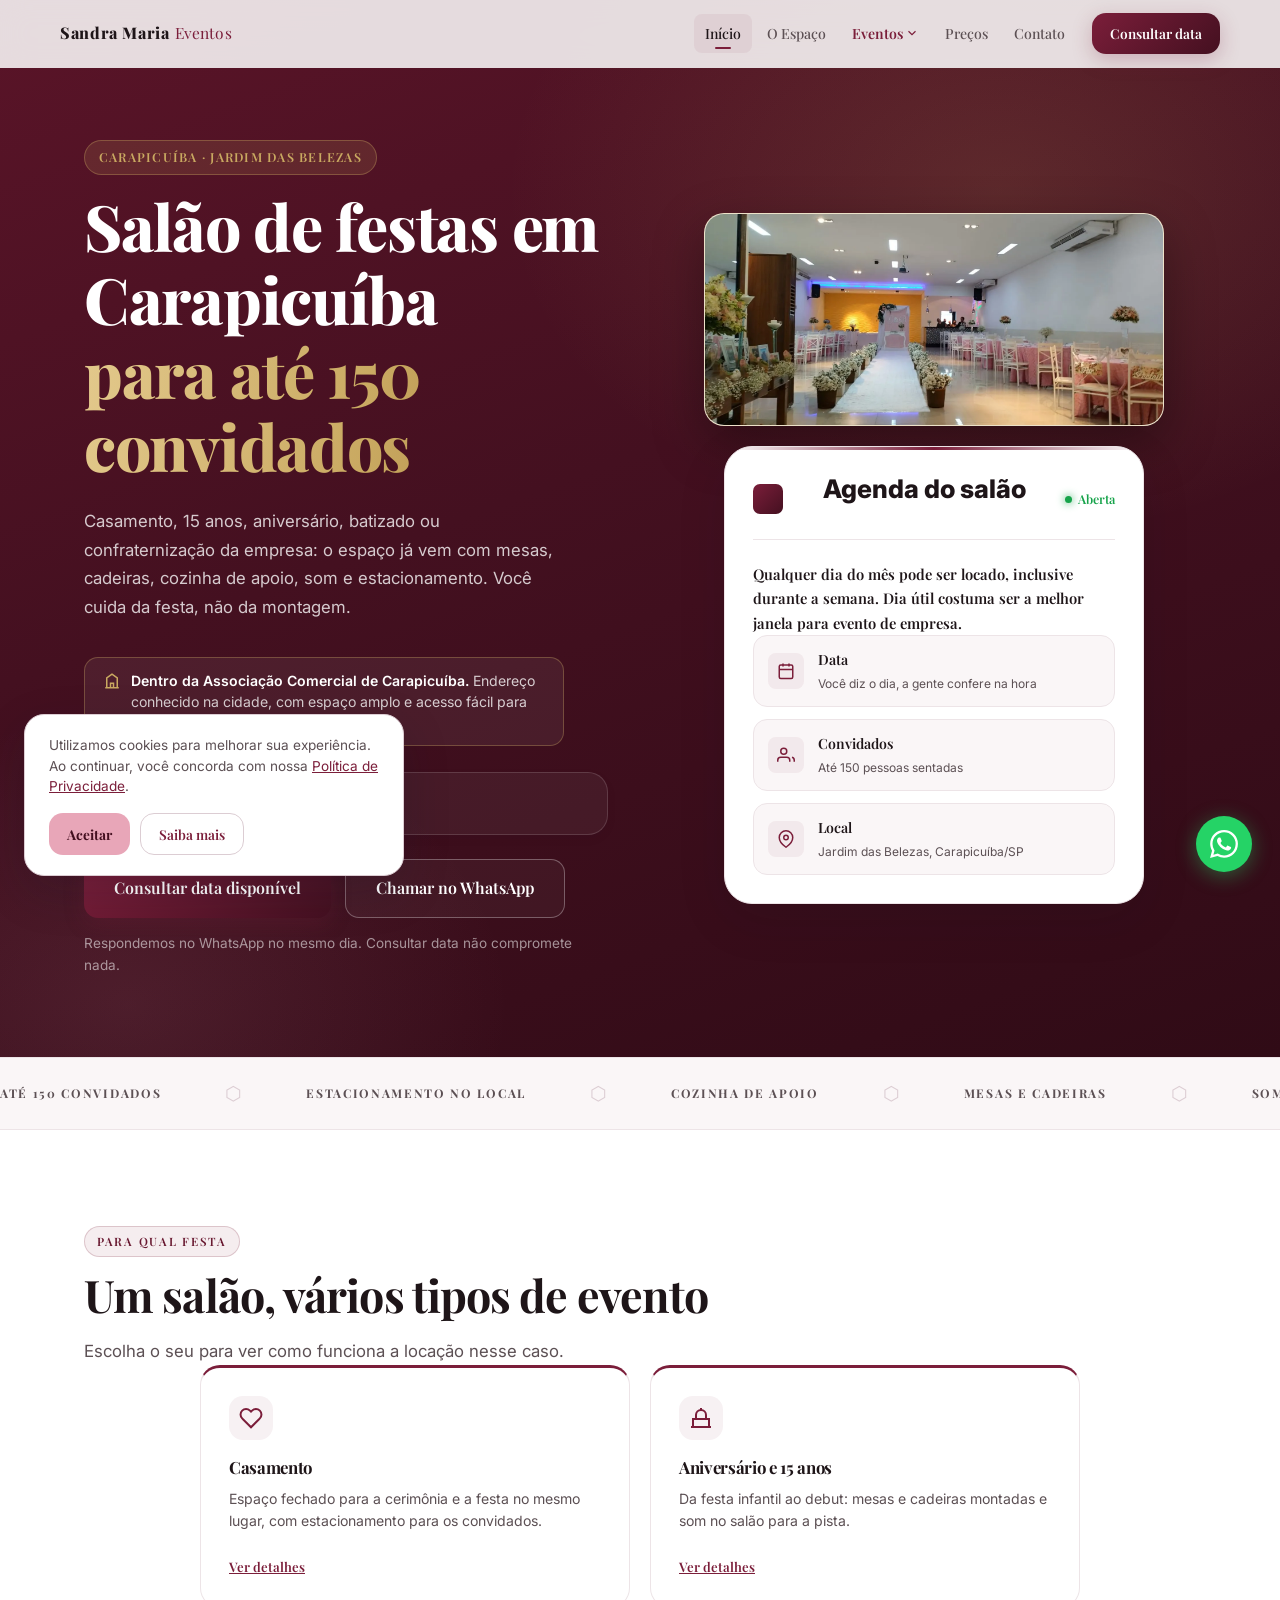
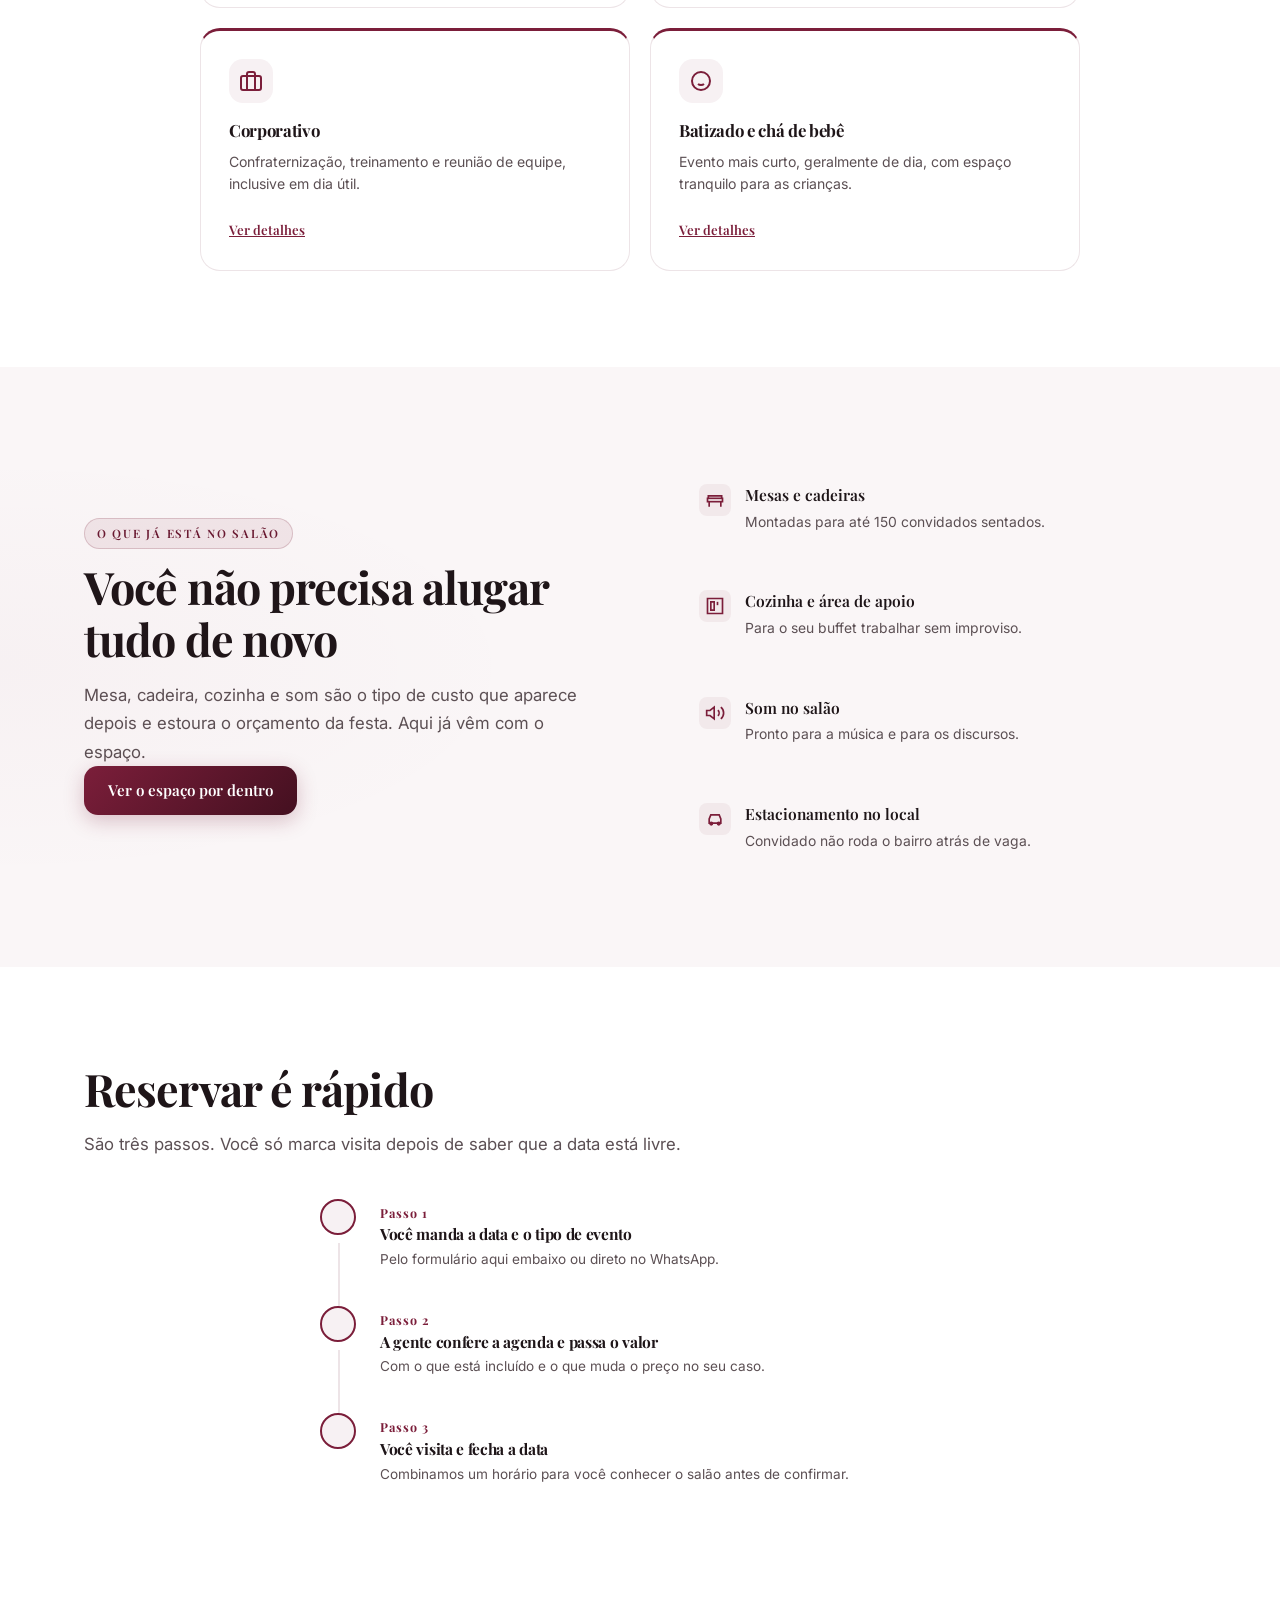
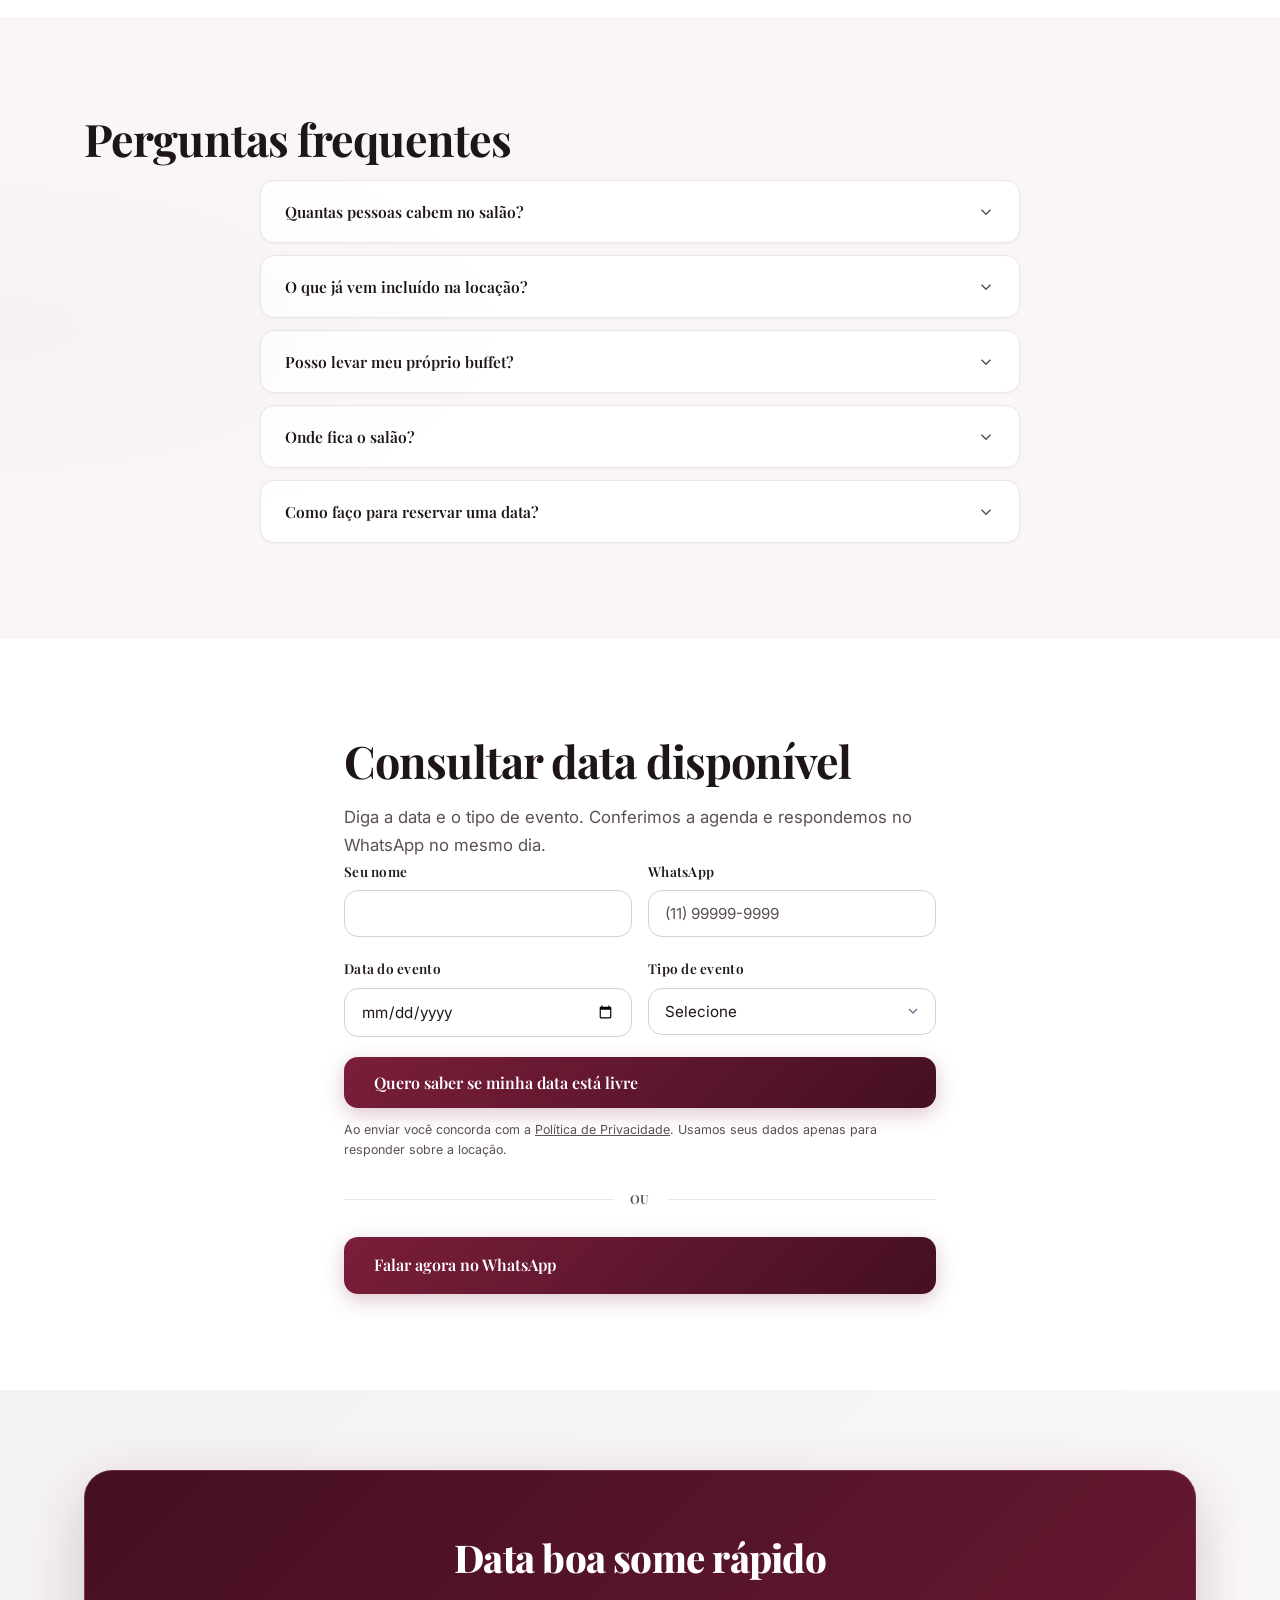
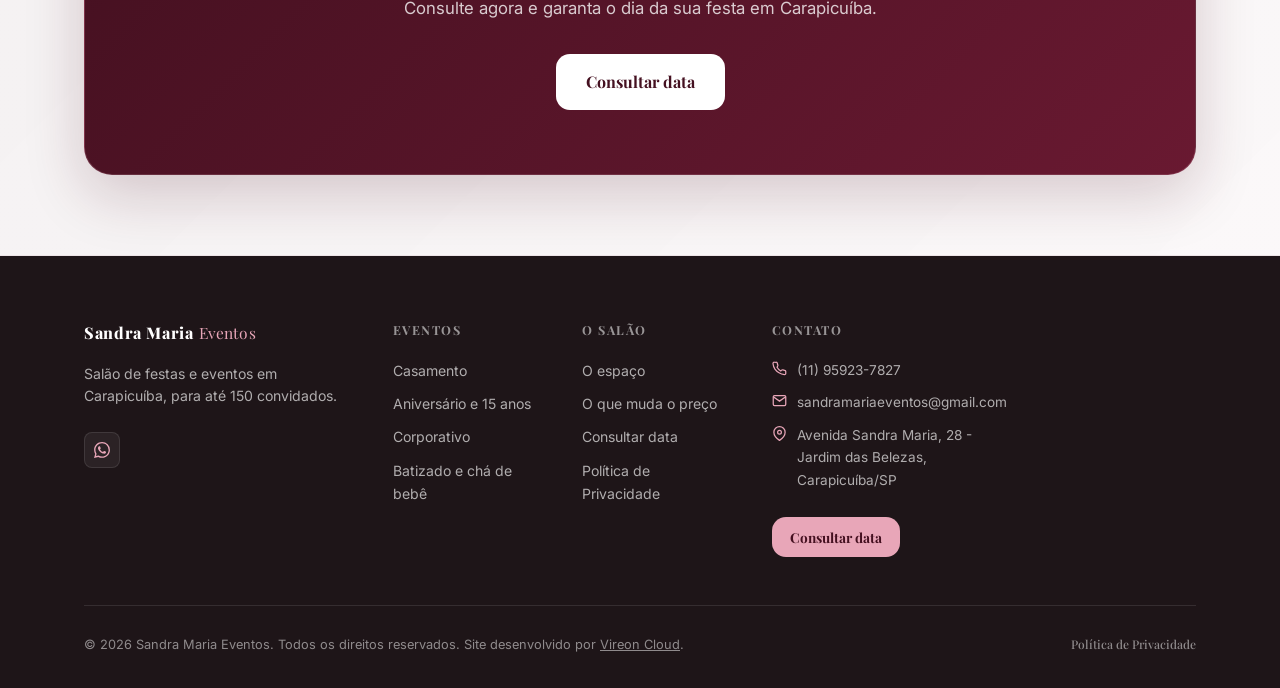
==== commit 9f0db782: "feat: hero escuro dourado, selo da ACIC e mapa em /contato Layout mais chamativo sem trocar a paleta" ====
--- a/index.html
+++ b/index.html
@@ -53,8 +53,10 @@
       "streetAddress": "Avenida Sandra Maria, 28 - Jardim das Belezas",
       "addressLocality": "Carapicuíba",
       "addressRegion": "SP",
+      "postalCode": "06315-020",
       "addressCountry": "BR"
     },
+    "hasMap": "https://www.google.com/maps/search/?api=1&query=Avenida+Sandra+Maria%2C+28+-+Jardim+das+Belezas%2C+Carapicu%C3%ADba+-+SP",
     "amenityFeature": [
       { "@type": "LocationFeatureSpecification", "name": "Estacionamento", "value": true },
       { "@type": "LocationFeatureSpecification", "name": "Cozinha de apoio", "value": true },
@@ -108,7 +110,7 @@
 
 <main>
 
-<section class="hero" id="hero">
+<section class="hero hero--dark" id="hero">
   <div class="container">
     <div class="hero__grid">
       <div class="hero__content">
@@ -122,6 +124,12 @@
           Você cuida da festa, não da montagem.
         </p>
 
+        <p class="hero__badge">
+          <svg width="18" height="18" viewBox="0 0 24 24" fill="none" stroke="currentColor" stroke-width="2" aria-hidden="true"><path d="M3 21h18"/><path d="M5 21V8l7-5 7 5v13"/><path d="M10 21v-6h4v6"/></svg>
+          <span><strong>Dentro da Associação Comercial de Carapicuíba.</strong>
+          Endereço conhecido na cidade, com espaço amplo e acesso fácil para os convidados.</span>
+        </p>
+
         <div class="social-proof-bar" style="margin-bottom:24px;">
           <div class="sp-item"><span class="sp-item__val">150</span><span class="sp-item__label">convidados<br>no salão</span></div>
           <div class="sp-divider"></div>
@@ -132,7 +140,7 @@
           <a href="#leadForm" class="btn btn--primary btn--lg">Consultar data disponível</a>
           <a href="https://wa.me/5511959237827?text=Ol%C3%A1!%20Vim%20pelo%20site%20e%20quero%20consultar%20uma%20data%20no%20Sal%C3%A3o%20Sandra%20Maria." target="_blank" rel="noopener" class="btn btn--ghost btn--lg">Chamar no WhatsApp</a>
         </div>
-        <p style="margin-top:14px; font-size:0.85rem; color:var(--ds-text-muted);">
+        <p class="hero__note">
           Respondemos no WhatsApp no mesmo dia. Consultar data não compromete nada.
         </p>
       </div>
--- a/css/styles.css
+++ b/css/styles.css
@@ -65,6 +65,13 @@
   --ds-dark-text-dim:  rgba(255,255,255,0.55);
   --ds-dark-border:    rgba(255,255,255,0.14);
   --ds-accent-cyan:    #E8A6B8;   /* gradientes sobre fundo escuro */
+
+  /* Dourado: acento de festa, só sobre superfície escura.
+     #C9A961 sobre #441020 = 5.6:1, passa WCAG AA para texto normal. */
+  --ds-gold:       #C9A961;
+  --ds-gold-soft:  #E3C98C;
+  --ds-gold-dim:   rgba(201,169,97,0.14);
+  --ds-gold-line:  rgba(201,169,97,0.34);
 }
 
 /* ── Reset ── */
@@ -505,6 +512,84 @@
   flex-wrap: wrap;
 }
 
+/* ── Hero escuro (home) ──
+   Fundo é gradiente puro, não imagem: a foto do salão continua sendo um <img>
+   com fetchpriority=high, então o LCP não regride. */
+.hero--dark {
+  background:
+    radial-gradient(ellipse 70% 60% at 78% 18%, rgba(201,169,97,0.16) 0%, transparent 55%),
+    radial-gradient(ellipse 60% 55% at 10% 95%, rgba(232,166,184,0.10) 0%, transparent 50%),
+    linear-gradient(160deg, #5A1428 0%, var(--ds-dark-bg) 45%, #300B16 100%);
+  color: var(--ds-dark-text);
+}
+.hero--dark::before { display: none; }
+.hero--dark h1,
+.hero--dark .hero__title { color: var(--ds-dark-text); }
+.hero--dark .hero__text { color: var(--ds-dark-text-mid); }
+.hero--dark .hero__title .gradient-text {
+  background: linear-gradient(100deg, var(--ds-gold-soft) 0%, var(--ds-gold) 55%, #A8823F 100%);
+  -webkit-background-clip: text;
+  background-clip: text;
+  -webkit-text-fill-color: transparent;
+}
+.hero--dark .hero__eyebrow {
+  color: var(--ds-gold);
+  background: var(--ds-gold-dim);
+  border-color: var(--ds-gold-line);
+}
+/* Selo de credibilidade logo abaixo do H1. */
+.hero__badge {
+  display: inline-flex;
+  align-items: flex-start;
+  gap: 10px;
+  margin-bottom: 26px;
+  padding: 12px 18px;
+  border-radius: var(--ds-radius);
+  background: rgba(255,255,255,0.06);
+  border: 1px solid var(--ds-gold-line);
+  font-size: 0.88rem;
+  line-height: 1.5;
+  color: var(--ds-dark-text-mid);
+  max-width: 480px;
+}
+.hero__badge svg { flex-shrink: 0; margin-top: 2px; color: var(--ds-gold); }
+.hero__badge strong { color: var(--ds-dark-text); font-weight: 600; }
+
+.hero__note { margin-top: 14px; font-size: 0.85rem; color: var(--ds-text-muted); }
+.hero--dark .hero__note { color: var(--ds-dark-text-dim); }
+
+/* Barra de números: no escuro o número vira dourado. */
+.hero--dark .social-proof-bar {
+  background: rgba(255,255,255,0.05);
+  border-color: var(--ds-dark-border);
+}
+/* .sp-item__val usa gradiente + text-fill-color:transparent, então `color` não
+   tem efeito nenhum: o que precisa trocar é o gradiente. */
+.hero--dark .sp-item__val {
+  background: linear-gradient(135deg, var(--ds-gold-soft) 0%, var(--ds-gold) 100%);
+  -webkit-background-clip: text;
+  background-clip: text;
+}
+.hero--dark .sp-item__label { color: var(--ds-dark-text-dim); }
+.hero--dark .sp-divider { background: var(--ds-dark-border); }
+
+/* Botão fantasma precisa de contorno claro no escuro. */
+.hero--dark .btn--ghost {
+  color: var(--ds-dark-text);
+  border-color: rgba(255,255,255,0.30);
+  background: rgba(255,255,255,0.04);
+}
+.hero--dark .btn--ghost:hover {
+  border-color: var(--ds-gold);
+  color: var(--ds-gold);
+  background: rgba(201,169,97,0.10);
+}
+/* Moldura da foto ganha fio dourado para separar do fundo vinho. */
+.hero--dark .photo-frame {
+  border-color: var(--ds-gold-line);
+  box-shadow: 0 18px 50px rgba(0,0,0,0.35);
+}
+
 /* Hero Visual */
 .hero__visual {
   position: relative;
@@ -850,6 +935,28 @@
   padding: 12px 18px;
   font-size: 0.84rem;
   color: var(--ds-text-muted);
+}
+
+/* ── Mapa ── */
+.map-block { margin-top: 40px; }
+.map-embed {
+  border-radius: var(--ds-radius-lg);
+  overflow: hidden;
+  border: 1px solid var(--ds-border);
+  box-shadow: var(--ds-shadow-card);
+  aspect-ratio: 16 / 8;
+  background: var(--ds-bg-alt);
+}
+.map-embed iframe { width: 100%; height: 100%; border: 0; display: block; }
+.map-block__note {
+  margin-top: 16px;
+  font-size: 0.9rem;
+  color: var(--ds-text-muted);
+  line-height: 1.65;
+}
+.map-block__note a { color: var(--ds-blue-bright); font-weight: 600; }
+@media (max-width: 580px) {
+  .map-embed { aspect-ratio: 4 / 3; }
 }
 
 .gallery {
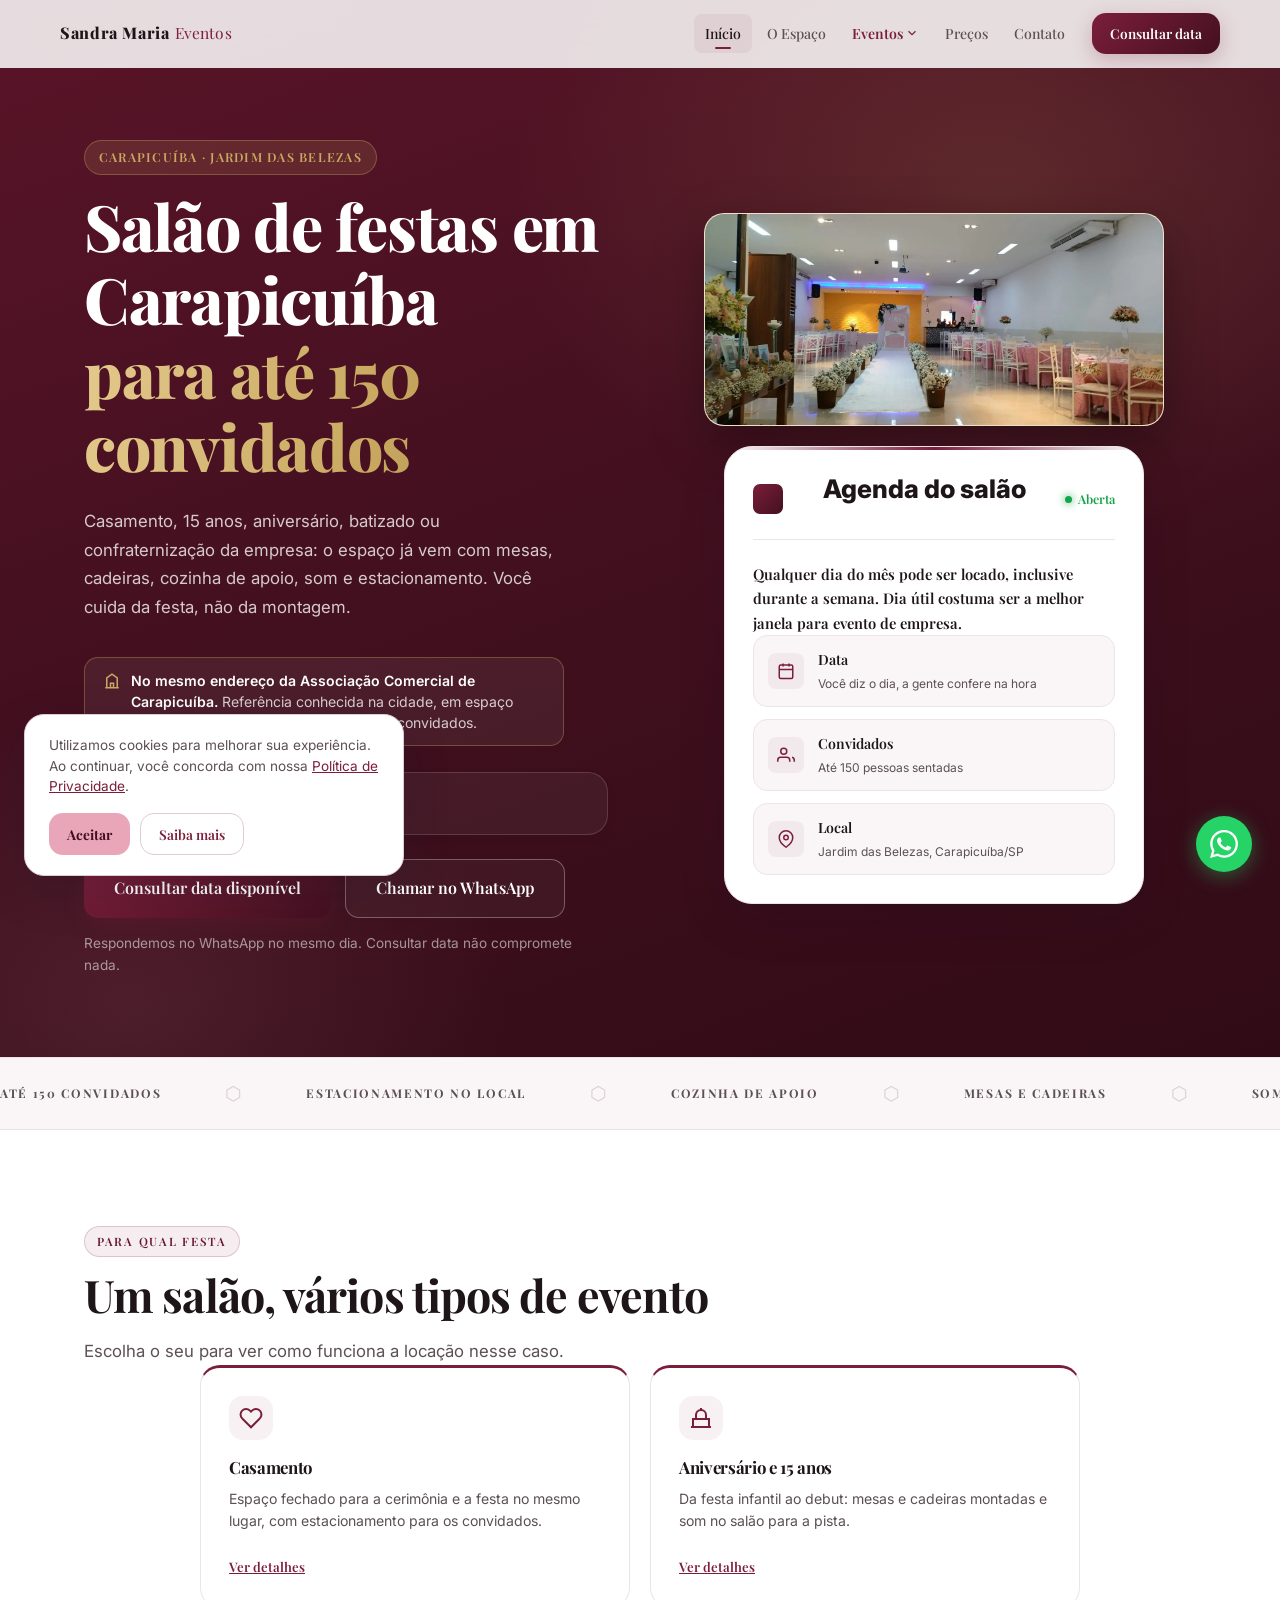
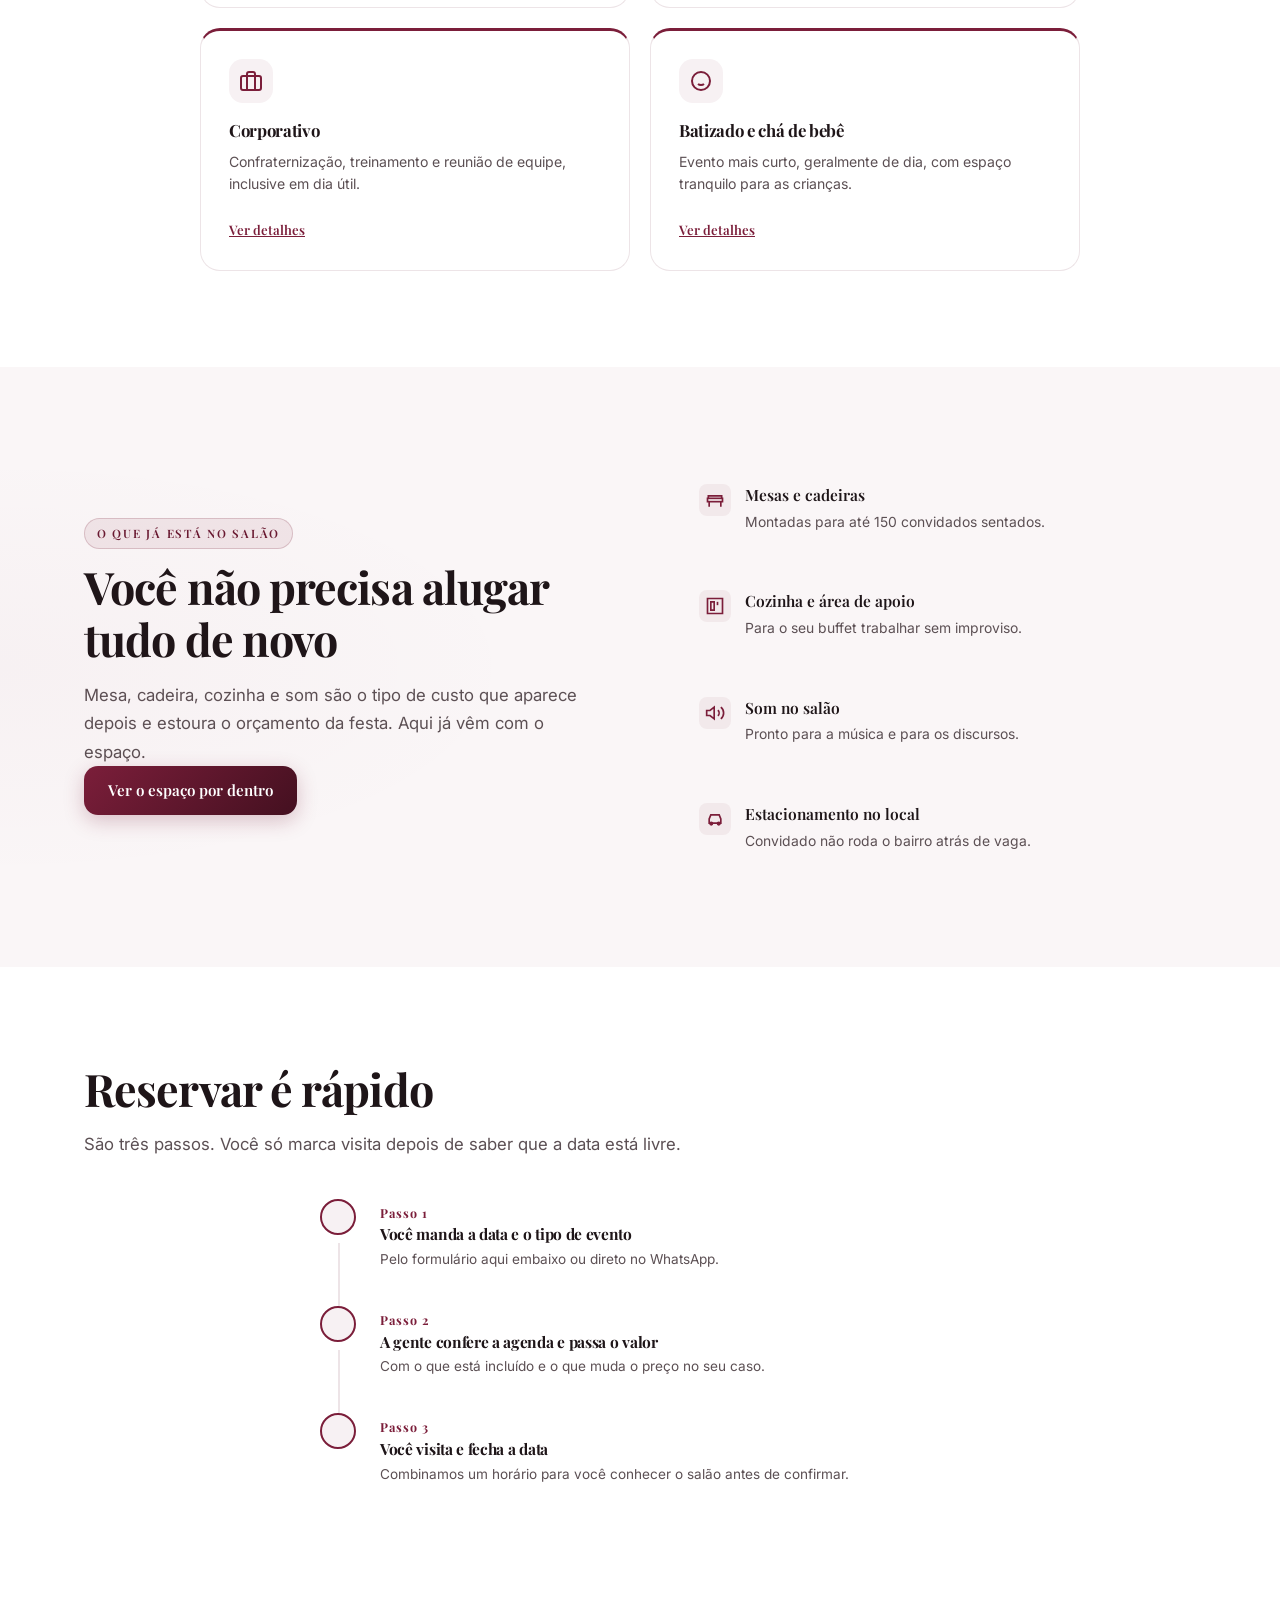
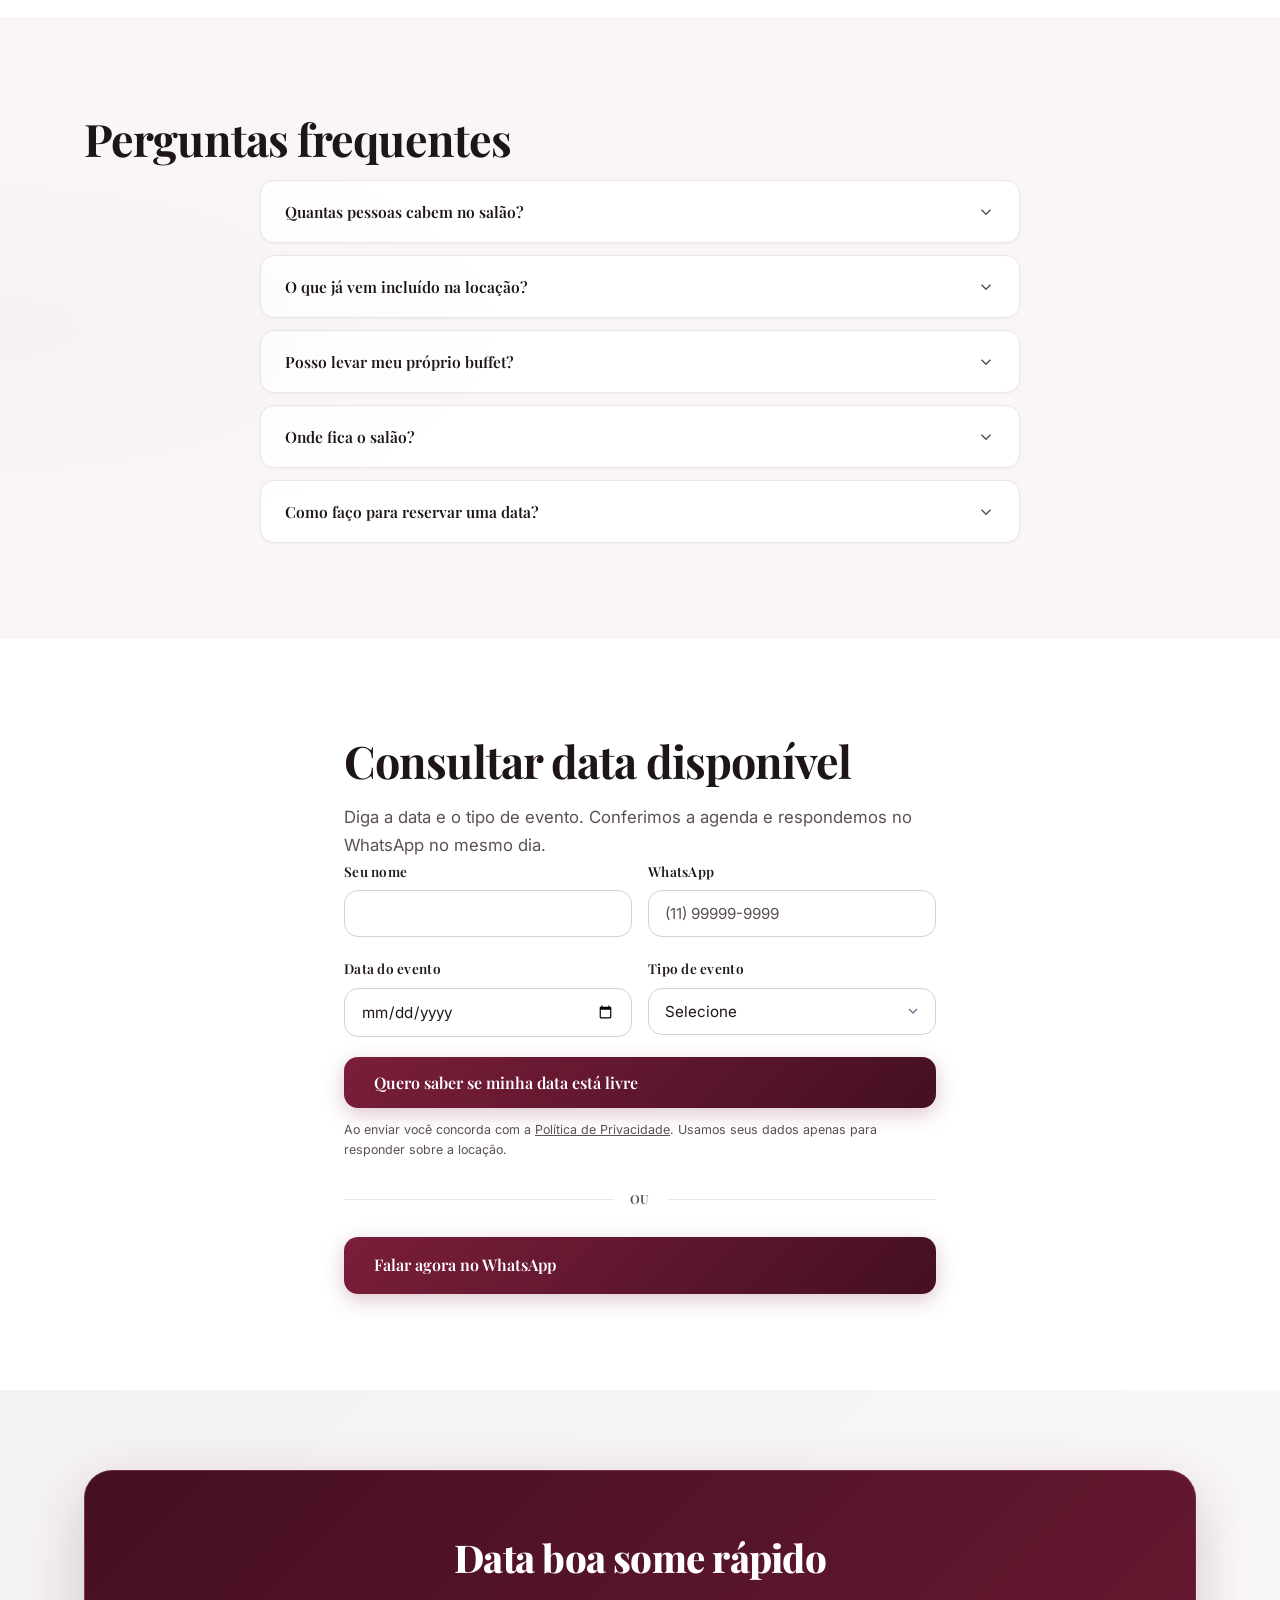
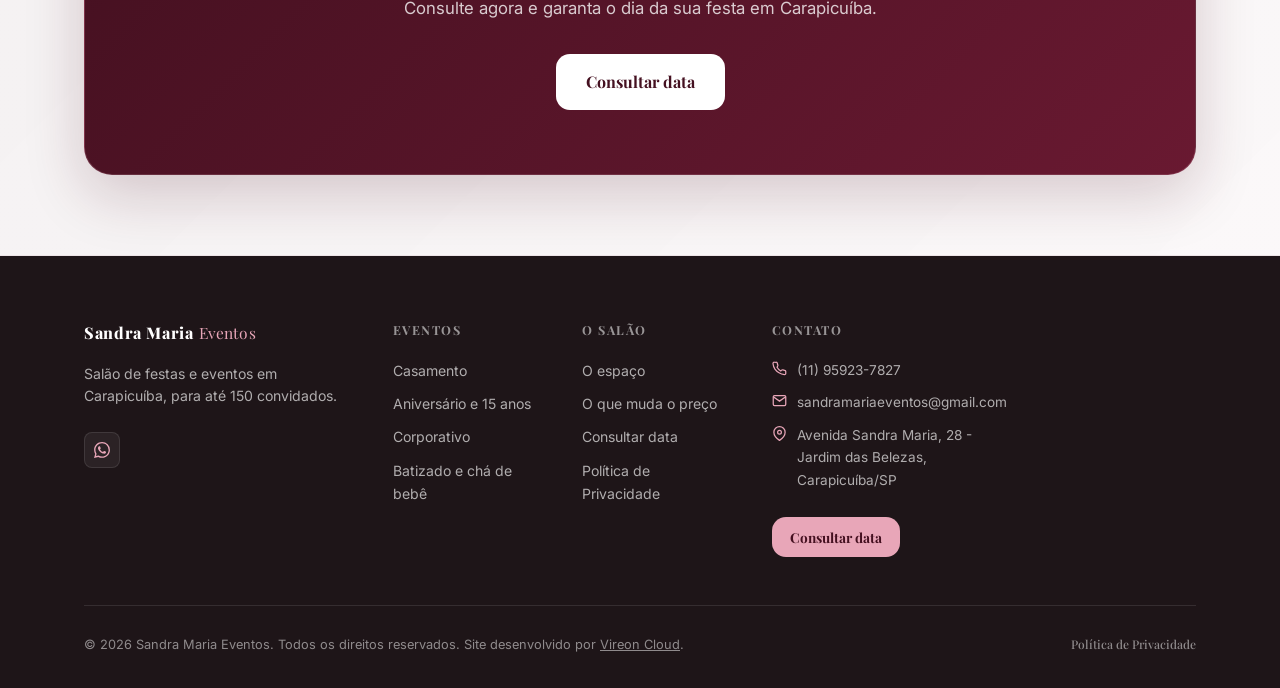
==== commit 45c81403: "fix: salao fica no mesmo endereco da ACIC, nao dentro dela Correcao factual confirmada pelo cliente:" ====
--- a/index.html
+++ b/index.html
@@ -126,8 +126,8 @@
 
         <p class="hero__badge">
           <svg width="18" height="18" viewBox="0 0 24 24" fill="none" stroke="currentColor" stroke-width="2" aria-hidden="true"><path d="M3 21h18"/><path d="M5 21V8l7-5 7 5v13"/><path d="M10 21v-6h4v6"/></svg>
-          <span><strong>Dentro da Associação Comercial de Carapicuíba.</strong>
-          Endereço conhecido na cidade, com espaço amplo e acesso fácil para os convidados.</span>
+          <span><strong>No mesmo endereço da Associação Comercial de Carapicuíba.</strong>
+          Referência conhecida na cidade, em espaço próprio, amplo e de acesso fácil para os convidados.</span>
         </p>
 
         <div class="social-proof-bar" style="margin-bottom:24px;">
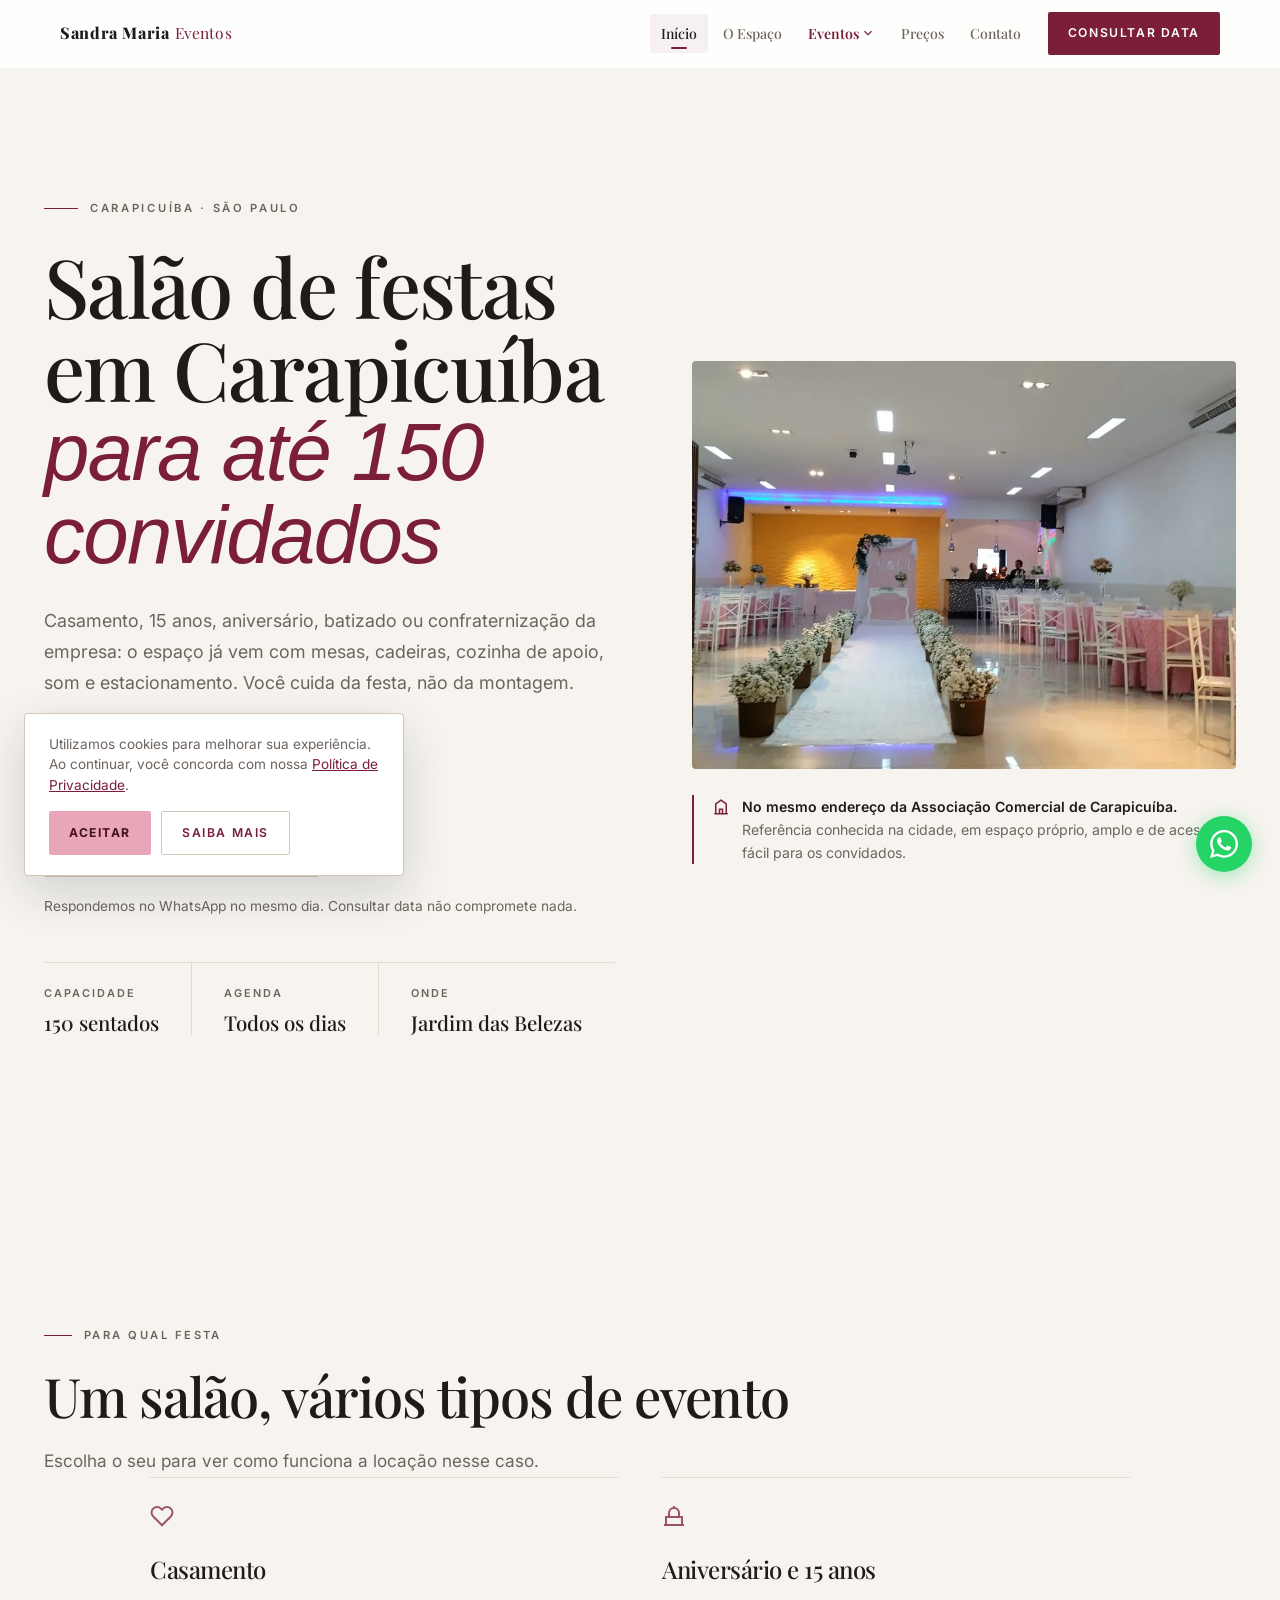
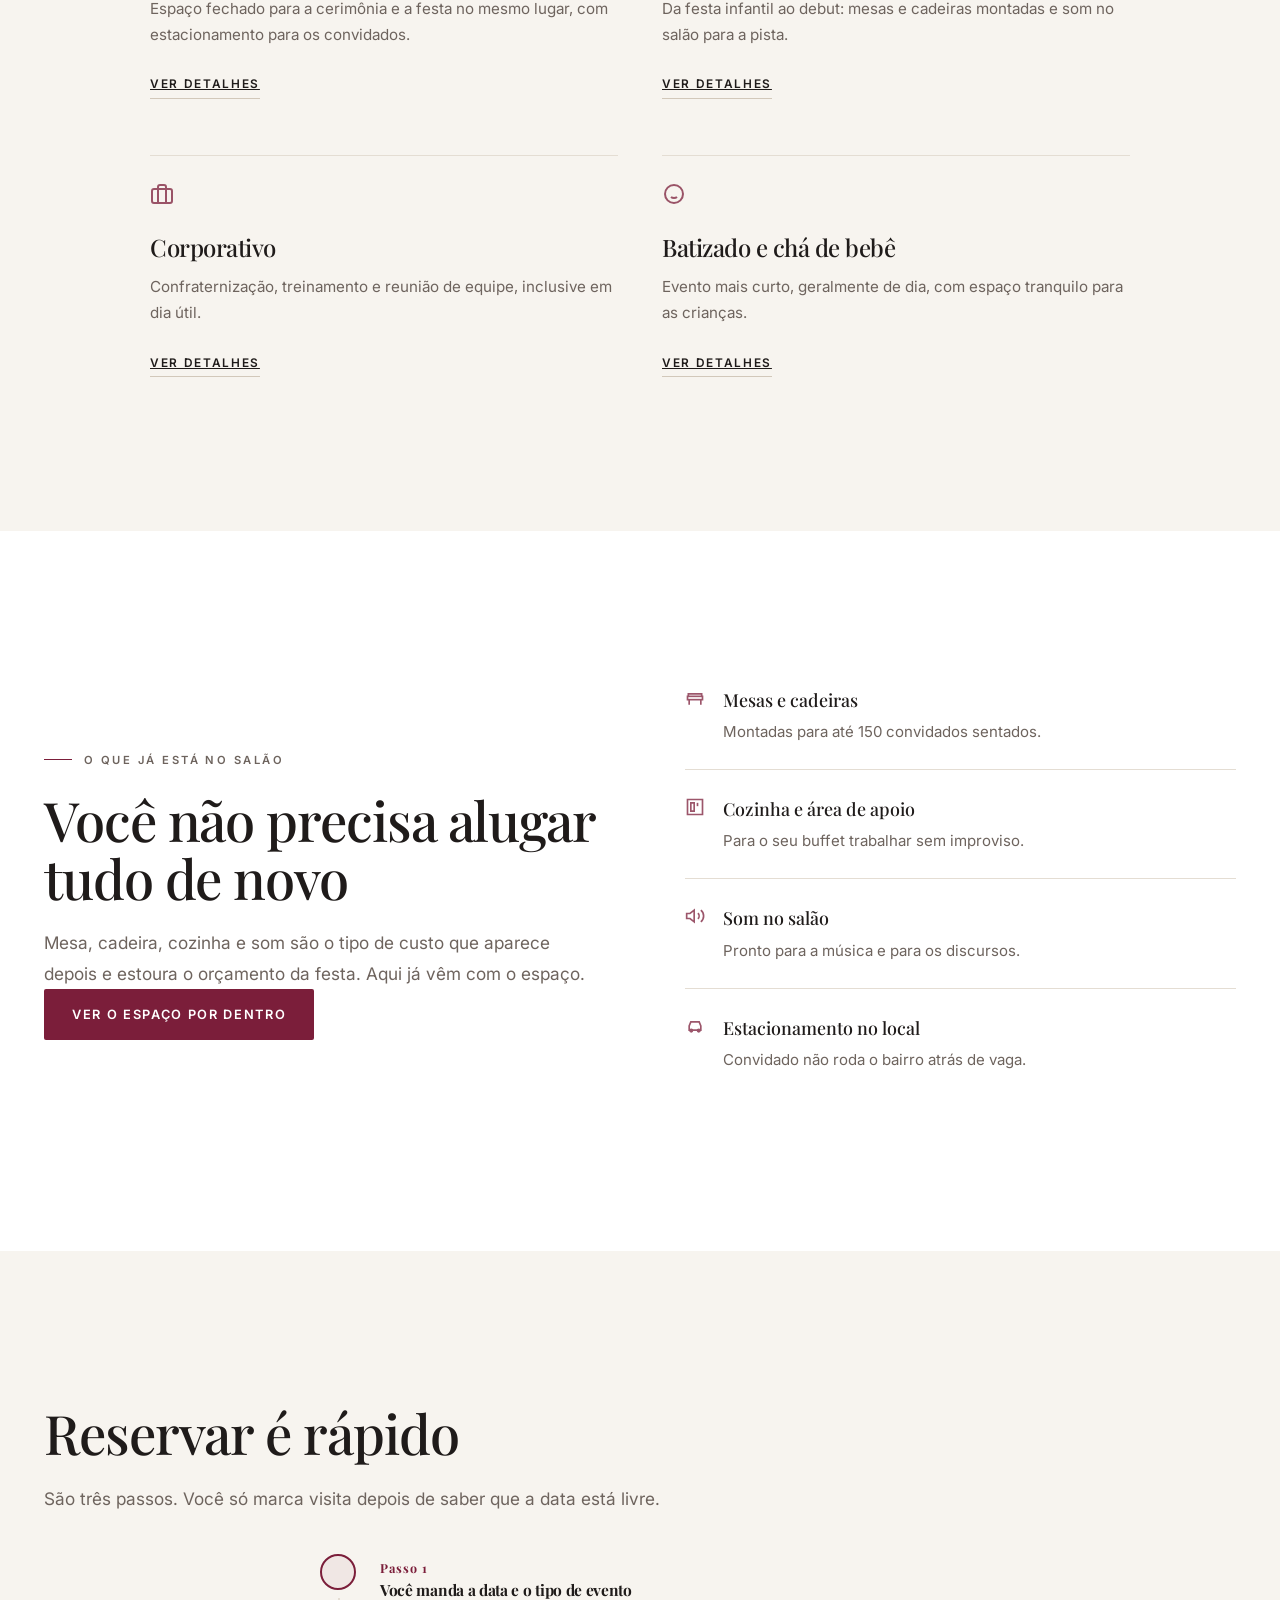
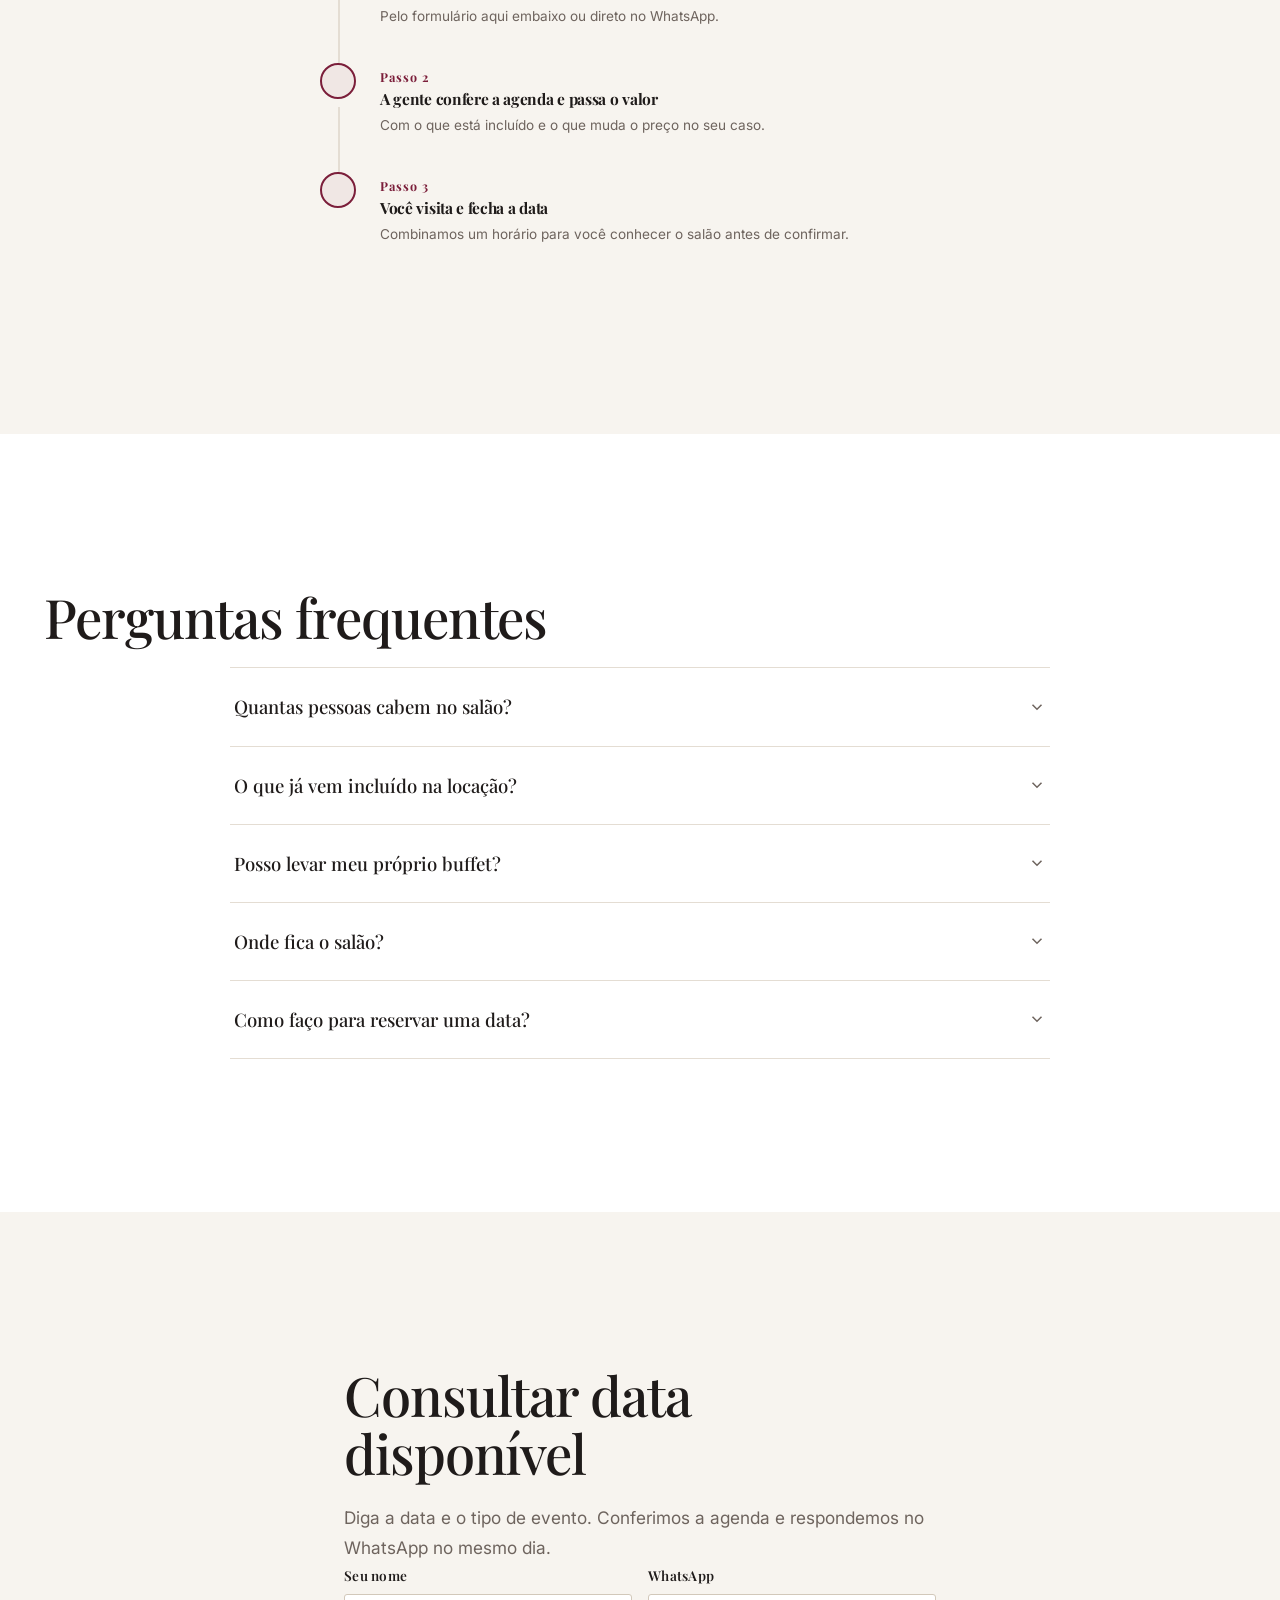
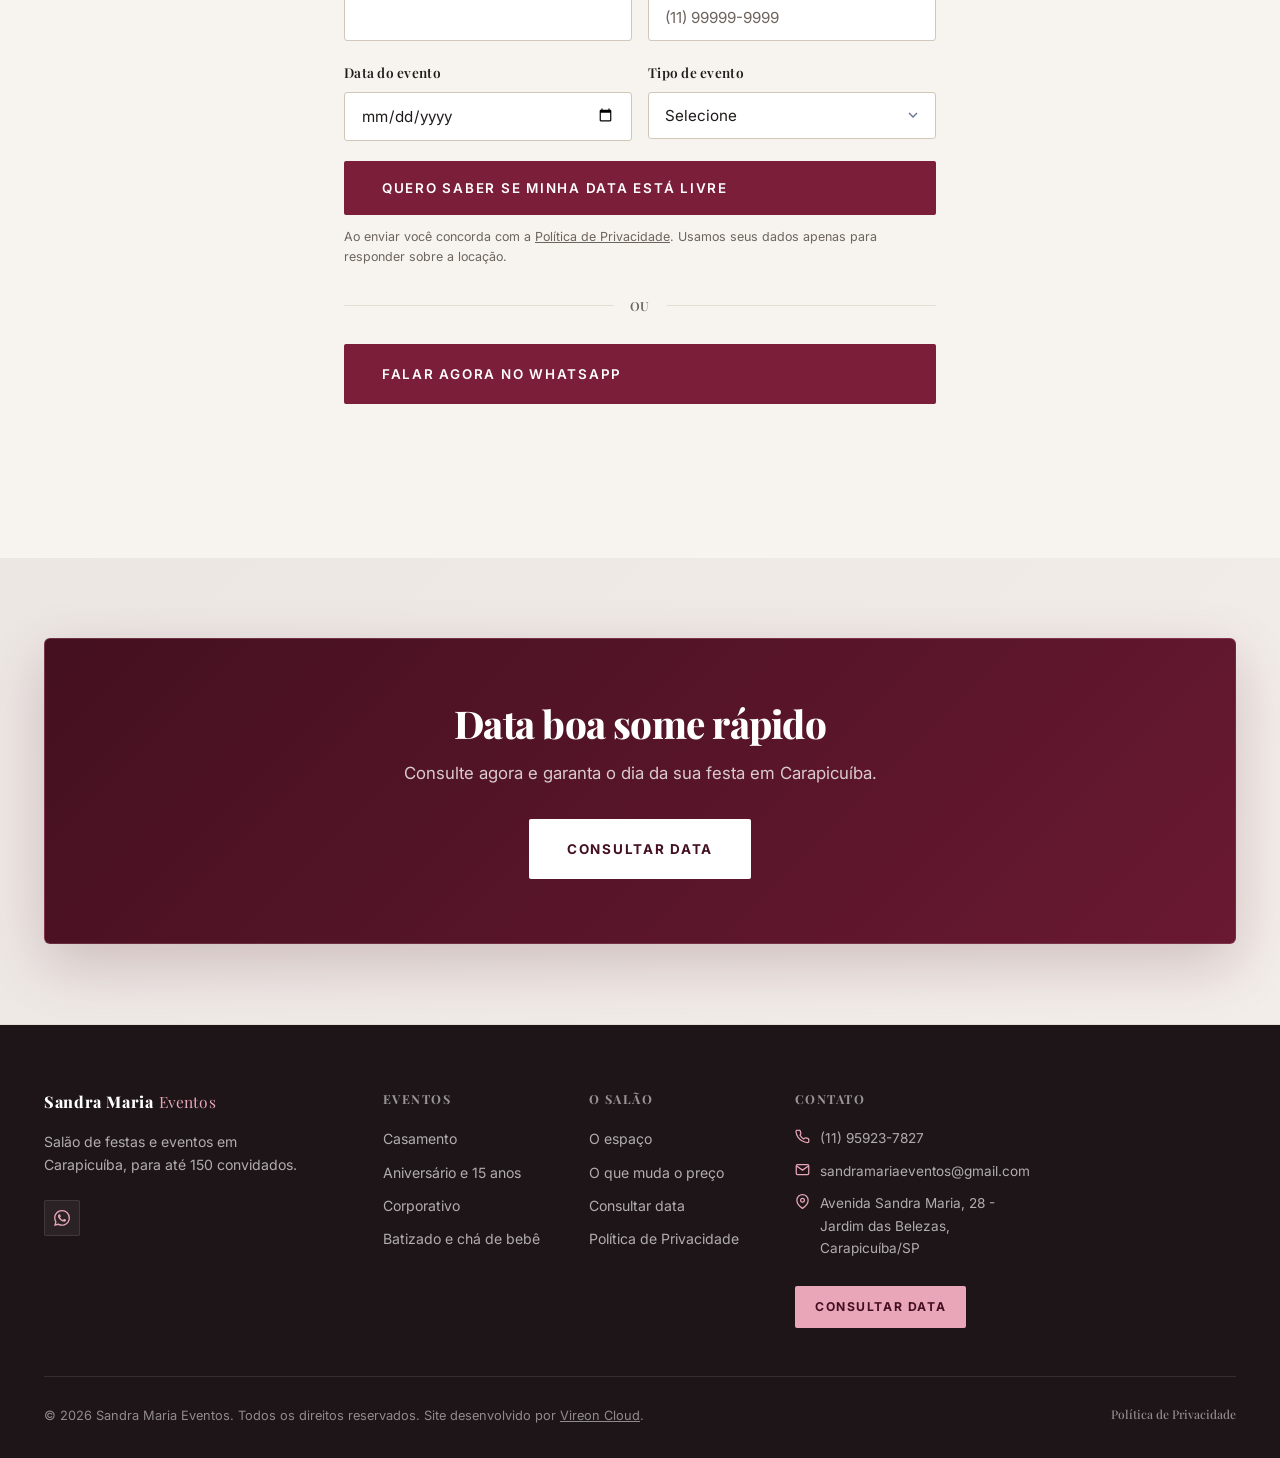
==== commit da5616b8: "feat: redesign editorial, fases 1 e 2 (tokens e remocao dos cards) Fase 1, base visual. Paleta passa" ====
--- a/index.html
+++ b/index.html
@@ -110,11 +110,11 @@
 
 <main>
 
-<section class="hero hero--dark" id="hero">
+<section class="hero" id="hero">
   <div class="container">
     <div class="hero__grid">
       <div class="hero__content">
-        <p class="hero__eyebrow">CARAPICUÍBA · JARDIM DAS BELEZAS</p>
+        <p class="hero__eyebrow">Carapicuíba · São Paulo</p>
         <h1 class="hero__title">
           Salão de festas em Carapicuíba<br><span class="gradient-text">para até 150 convidados</span>
         </h1>
@@ -124,18 +124,6 @@
           Você cuida da festa, não da montagem.
         </p>
 
-        <p class="hero__badge">
-          <svg width="18" height="18" viewBox="0 0 24 24" fill="none" stroke="currentColor" stroke-width="2" aria-hidden="true"><path d="M3 21h18"/><path d="M5 21V8l7-5 7 5v13"/><path d="M10 21v-6h4v6"/></svg>
-          <span><strong>No mesmo endereço da Associação Comercial de Carapicuíba.</strong>
-          Referência conhecida na cidade, em espaço próprio, amplo e de acesso fácil para os convidados.</span>
-        </p>
-
-        <div class="social-proof-bar" style="margin-bottom:24px;">
-          <div class="sp-item"><span class="sp-item__val">150</span><span class="sp-item__label">convidados<br>no salão</span></div>
-          <div class="sp-divider"></div>
-          <div class="sp-item"><span class="sp-item__val">7</span><span class="sp-item__label">dias por semana<br>para locar</span></div>
-        </div>
-
         <div class="hero__actions">
           <a href="#leadForm" class="btn btn--primary btn--lg">Consultar data disponível</a>
           <a href="https://wa.me/5511959237827?text=Ol%C3%A1!%20Vim%20pelo%20site%20e%20quero%20consultar%20uma%20data%20no%20Sal%C3%A3o%20Sandra%20Maria." target="_blank" rel="noopener" class="btn btn--ghost btn--lg">Chamar no WhatsApp</a>
@@ -143,6 +131,21 @@
         <p class="hero__note">
           Respondemos no WhatsApp no mesmo dia. Consultar data não compromete nada.
         </p>
+
+        <dl class="hero__facts">
+          <div>
+            <dt>Capacidade</dt>
+            <dd>150 sentados</dd>
+          </div>
+          <div>
+            <dt>Agenda</dt>
+            <dd>Todos os dias</dd>
+          </div>
+          <div>
+            <dt>Onde</dt>
+            <dd>Jardim das Belezas</dd>
+          </div>
+        </dl>
       </div>
 
       <div class="hero__visual">
@@ -151,36 +154,11 @@
                alt="Salão Sandra Maria montado para casamento, com mesas postas, passarela e decoração em rosa"
                fetchpriority="high" decoding="async">
         </figure>
-        <div class="hero-card-wrap" id="heroCard">
-          <div class="hero-card">
-            <div class="hero-card__head">
-              <span class="hero-card__mark"></span>
-              <span class="hero-card__title">Agenda do salão</span>
-              <span class="hero-card__status">Aberta</span>
-            </div>
-            <p class="hero-card__brand">Qualquer dia do mês pode ser locado, inclusive durante a semana. Dia útil costuma ser a melhor janela para evento de empresa.</p>
-            <div class="console-list">
-              <div class="console-item">
-                <div class="console-item__icon" aria-hidden="true">
-                  <svg width="18" height="18" viewBox="0 0 24 24" fill="none" stroke="currentColor" stroke-width="2"><rect x="3" y="4" width="18" height="18" rx="2"/><path d="M16 2v4M8 2v4M3 10h18"/></svg>
-                </div>
-                <div><strong>Data</strong><span>Você diz o dia, a gente confere na hora</span></div>
-              </div>
-              <div class="console-item">
-                <div class="console-item__icon" aria-hidden="true">
-                  <svg width="18" height="18" viewBox="0 0 24 24" fill="none" stroke="currentColor" stroke-width="2"><path d="M17 21v-2a4 4 0 0 0-4-4H5a4 4 0 0 0-4 4v2"/><circle cx="9" cy="7" r="4"/><path d="M23 21v-2a4 4 0 0 0-3-3.87"/></svg>
-                </div>
-                <div><strong>Convidados</strong><span>Até 150 pessoas sentadas</span></div>
-              </div>
-              <div class="console-item">
-                <div class="console-item__icon" aria-hidden="true">
-                  <svg width="18" height="18" viewBox="0 0 24 24" fill="none" stroke="currentColor" stroke-width="2"><path d="M21 10c0 7-9 13-9 13s-9-6-9-13a9 9 0 0 1 18 0z"/><circle cx="12" cy="10" r="3"/></svg>
-                </div>
-                <div><strong>Local</strong><span>Jardim das Belezas, Carapicuíba/SP</span></div>
-              </div>
-            </div>
-          </div>
-        </div>
+        <p class="hero__badge">
+          <svg width="18" height="18" viewBox="0 0 24 24" fill="none" stroke="currentColor" stroke-width="2" aria-hidden="true"><path d="M3 21h18"/><path d="M5 21V8l7-5 7 5v13"/><path d="M10 21v-6h4v6"/></svg>
+          <span><strong>No mesmo endereço da Associação Comercial de Carapicuíba.</strong>
+          Referência conhecida na cidade, em espaço próprio, amplo e de acesso fácil para os convidados.</span>
+        </p>
       </div>
     </div>
   </div>
--- a/css/styles.css
+++ b/css/styles.css
@@ -1,7 +1,11 @@
 /* ============================================================
    Sandra Maria Eventos — Design System
    Display: Playfair Display · Body: Inter
-   Paleta: primária #7B1E3A · profunda #441020 · acento #E8A6B8
+
+   Direção: editorial residencial. O fundo é areia, a fotografia é a
+   protagonista e o vinho da marca aparece como acento (botão, fio,
+   link), nunca como área grande. Vinho profundo só no fechamento
+   escuro da página e no rodapé.
 
    Nenhum valor de marca aparece fora do :root abaixo. Para reskin,
    troque só os tokens — o resto do arquivo é estrutura.
@@ -9,9 +13,9 @@
 
 :root {
   /* Fundos (light) */
-  --ds-bg:          #FFFFFF;
-  --ds-bg-alt:      #FAF6F7;
-  /* Tons profundos — hero dark, footer e CTA banner */
+  --ds-bg:          #F7F4EF;   /* areia: fundo padrão */
+  --ds-bg-alt:      #FFFFFF;   /* branco: seções alternadas */
+  /* Tons profundos — fechamento escuro, footer e CTA banner */
   --ds-navy:        #441020;
   --ds-navy-light:  #691931;
   /* Acentuação */
@@ -21,23 +25,22 @@
   --ds-mint:        #7B1E3A;
   --ds-mint-dim:    rgba(123,30,58,0.06);
   --ds-mint-glow:   rgba(123,30,58,0.20);
-  /* Texto (light) */
-  --ds-text:        #1E1518;
-  --ds-text-muted:  #5C5054;
-  /* Mesmo valor por WCAG AA: tons mais claros reprovam sobre --ds-bg-alt. */
-  --ds-text-dim:    #5C5054;
-  /* Bordas (light) */
-  --ds-border:      #EDE4E7;
-  --ds-border-mid:  #DCCDD3;
-  /* Cards */
+  /* Texto (light). #6E645E sobre a areia dá 5.3:1, passa WCAG AA. */
+  --ds-text:        #1F1B1A;   /* carvão, não preto puro */
+  --ds-text-muted:  #6E645E;   /* pedra */
+  --ds-text-dim:    #6E645E;
+  /* Bordas: fio fino de areia, nunca contorno de card */
+  --ds-border:      #E4DDD3;
+  --ds-border-mid:  #D2C8BA;
+  /* Superfícies */
   --ds-card-bg:     #FFFFFF;
-  --ds-card-hover:  #FAF6F7;
-
-  /* Estrutura — normalmente igual entre sites */
-  --ds-radius-sm:   8px;
-  --ds-radius:      14px;
-  --ds-radius-lg:   20px;
-  --ds-radius-xl:   28px;
+  --ds-card-hover:  #F1ECE4;
+
+  /* Raio quase reto: canto arredondado grande é o que dá cara de app. */
+  --ds-radius-sm:   2px;
+  --ds-radius:      3px;
+  --ds-radius-lg:   4px;
+  --ds-radius-xl:   6px;
 
   --ds-space-xs:    8px;
   --ds-space-sm:    12px;
@@ -46,6 +49,8 @@
   --ds-space-xl:    40px;
   --ds-space-2xl:   64px;
   --ds-space-3xl:   96px;
+  /* Respiro editorial: o espaço negativo é o que muda a percepção de preço. */
+  --ds-section-y:   clamp(90px, 12vw, 170px);
 
   --ds-font-display: 'Playfair Display', sans-serif;
   --ds-font-body:    'Inter', sans-serif;
@@ -53,9 +58,11 @@
   --ds-transition: 240ms cubic-bezier(0.4,0,0.2,1);
   --ds-transition-slow: 480ms cubic-bezier(0.4,0,0.2,1);
 
-  --ds-shadow-card: 0 4px 16px rgba(15,23,42,0.06), 0 1px 3px rgba(15,23,42,0.04);
-  --ds-shadow-glow: 0 0 30px rgba(123,30,58,0.08);
-  --ds-shadow-blue: 0 6px 20px rgba(123,30,58,0.25);
+  /* Sombra quase ausente. Elevação é o vocabulário do card, e card é o que
+     este redesign está removendo. Separação aqui vem de espaço e de fundo. */
+  --ds-shadow-card: 0 1px 2px rgba(31,27,26,0.04);
+  --ds-shadow-glow: 0 0 0 rgba(0,0,0,0);
+  --ds-shadow-blue: 0 1px 2px rgba(31,27,26,0.08);
 
   /* Superfícies escuras: hero de capa, CTA banner e footer */
   --ds-dark-bg:        #441020;
@@ -87,16 +94,7 @@
   min-height: 100vh;
   position: relative;
 }
-body::before {
-  content: '';
-  position: fixed;
-  inset: 0;
-  background:
-    radial-gradient(ellipse 80% 60% at 20% -10%, rgba(123,30,58,0.03) 0%, transparent 60%),
-    radial-gradient(ellipse 60% 50% at 90% 110%, rgba(232,166,184,0.025) 0%, transparent 55%);
-  pointer-events: none;
-  z-index: 0;
-}
+/* O gradiente de fundo saiu: a areia lisa faz a fotografia render mais. */
 img { max-width: 100%; display: block; }
 a { color: inherit; }
 button { cursor: pointer; border: none; background: none; font-family: inherit; }
@@ -104,50 +102,64 @@
 
 /* ── Container ── */
 .container {
-  max-width: 1160px;
+  max-width: 1240px;
   margin: 0 auto;
   padding: 0 24px;
 }
 
-/* ── Typography ── */
+/* ── Typography ──
+   Escala editorial: título muito maior, peso menor, entrelinha curta.
+   Playfair em corpo grande fica pesada demais em 800, então cai para 500. */
 h1, h2, h3, h4, h5 {
   font-family: var(--ds-font-display);
-  font-weight: 700;
-  line-height: 1.15;
+  font-weight: 500;
+  line-height: 1.06;
   letter-spacing: -0.02em;
   color: var(--ds-text);
 }
-h1 { font-size: clamp(2.4rem, 5.5vw, 4rem); font-weight: 800; }
-h2 { font-size: clamp(1.8rem, 3.5vw, 2.8rem); }
-h3 { font-size: clamp(1.1rem, 2vw, 1.4rem); }
-
+h1 { font-size: clamp(2.7rem, 6.4vw, 5.1rem); font-weight: 500; line-height: 1.02; }
+h2 { font-size: clamp(2rem, 4.4vw, 3.4rem); }
+h3 { font-size: clamp(1.15rem, 2vw, 1.45rem); font-weight: 600; line-height: 1.25; }
+
+/* Grifo do título: itálico em vinho sólido. Gradiente em texto é assinatura
+   de landing page de software. */
 .gradient-text {
-  background: linear-gradient(135deg, #7B1E3A 0%, #441020 50%, #691931 100%);
-  -webkit-background-clip: text;
-  -webkit-text-fill-color: transparent;
-  background-clip: text;
-}
+  color: var(--ds-blue-bright);
+  font-style: italic;
+}
+
+/* Overline. Era pílula com borda, virou texto espaçado com fio à esquerda. */
 .section-label {
-  display: inline-block;
-  font-family: var(--ds-font-display);
-  font-size: 0.72rem;
+  display: inline-flex;
+  align-items: center;
+  gap: 12px;
+  font-family: var(--ds-font-body);
+  font-size: 0.7rem;
   font-weight: 600;
-  letter-spacing: 0.15em;
+  letter-spacing: 0.22em;
   text-transform: uppercase;
-  /* #7B1E3A dá só 4.07:1 sobre a pílula azul-clara; azul-escuro sobe pra 5.4:1. */
-  color: var(--ds-navy-light);
-  margin-bottom: 12px;
-  padding: 5px 12px;
-  background: rgba(123,30,58,0.08);
-  border: 1px solid rgba(123,30,58,0.20);
-  border-radius: 100px;
-}
-.section-title { margin-bottom: 16px; color: var(--ds-text); }
+  color: var(--ds-text-muted);
+  margin-bottom: 22px;
+  padding: 0;
+  background: none;
+  border: none;
+  border-radius: 0;
+}
+.section-label::before {
+  content: '';
+  width: 28px;
+  height: 1px;
+  background: var(--ds-blue-bright);
+  flex-shrink: 0;
+}
+.text-center .section-label::before { display: none; }
+
+.section-title { margin-bottom: 22px; color: var(--ds-text); }
 .section-text {
-  font-size: 1.05rem;
+  font-size: 1.08rem;
   color: var(--ds-text-muted);
-  max-width: 620px;
-  line-height: 1.7;
+  max-width: 58ch;
+  line-height: 1.75;
 }
 .text-center { text-align: center; }
 .text-center .section-text { margin: 0 auto; }
@@ -157,9 +169,11 @@
   display: inline-flex;
   align-items: center;
   gap: 8px;
-  font-family: var(--ds-font-display);
+  font-family: var(--ds-font-body);
   font-weight: 600;
-  border-radius: var(--ds-radius);
+  text-transform: uppercase;
+  letter-spacing: 0.13em;
+  border-radius: var(--ds-radius-sm);
   transition: var(--ds-transition);
   text-decoration: none;
   white-space: nowrap;
@@ -177,18 +191,21 @@
 }
 .btn:hover::after { background: rgba(255,255,255,0.06); }
 
-.btn--sm  { font-size: 0.85rem; padding: 9px 18px; }
-.btn--md  { font-size: 0.95rem; padding: 12px 24px; }
-.btn--lg  { font-size: 1rem;    padding: 15px 30px; }
-
+.btn--sm  { font-size: 0.76rem; padding: 11px 20px; }
+.btn--md  { font-size: 0.8rem;  padding: 15px 28px; }
+.btn--lg  { font-size: 0.84rem; padding: 19px 38px; }
+
+/* Botão editorial: cor chapada, canto quase reto, caixa alta espaçada.
+   Sem gradiente e sem levitar no hover. */
 .btn--primary {
-  background: linear-gradient(135deg, #7B1E3A 0%, #441020 100%);
+  background: var(--ds-blue-bright);
   color: #fff;
-  box-shadow: var(--ds-shadow-blue);
+  box-shadow: none;
 }
 .btn--primary:hover {
-  transform: translateY(-2px);
-  box-shadow: 0 10px 30px rgba(123,30,58,0.32);
+  background: var(--ds-navy);
+  transform: none;
+  box-shadow: none;
 }
 .btn--ghost {
   background: transparent;
@@ -196,9 +213,10 @@
   border: 1px solid var(--ds-border-mid);
 }
 .btn--ghost:hover {
-  border-color: var(--ds-blue-bright);
-  color: var(--ds-blue-bright);
-  transform: translateY(-2px);
+  border-color: var(--ds-text);
+  color: var(--ds-text);
+  transform: none;
+  background: transparent;
 }
 /* Ghost em fundo dark (apenas cta-banner e footer permanecem dark) */
 .cta-banner .btn--ghost,
@@ -430,47 +448,48 @@
 }
 .navbar__mobile-cta { margin-top: 16px; width: 100%; justify-content: center; }
 
-/* ── Hero (HOME — light, padrão v2.0 Premium Light) ── */
+/* ── Hero (HOME — editorial claro) ──
+   Fundo areia liso. A fotografia carrega o peso visual, não o gradiente. */
 .hero {
-  padding: 140px 0 80px;
+  padding: clamp(130px, 15vw, 190px) 0 clamp(80px, 10vw, 130px);
   position: relative;
   overflow: hidden;
-  background: var(--ds-bg-alt);
-  color: var(--ds-text);
-}
-.hero::before {
-  content: '';
-  position: absolute;
-  inset: 0;
-  background:
-    radial-gradient(circle at 85% 25%, rgba(123,30,58,0.08) 0%, transparent 45%),
-    radial-gradient(circle at 15% 90%, rgba(232,166,184,0.05) 0%, transparent 40%);
-  pointer-events: none;
-}
+  background: var(--ds-bg);
+  color: var(--ds-text);
+}
+.hero::before { display: none; }
 .hero h1, .hero h2, .hero h3 { color: var(--ds-text); }
 .hero__grid {
   display: grid;
-  grid-template-columns: 1fr 1fr;
-  gap: 64px;
+  grid-template-columns: 1.05fr 1fr;
+  gap: clamp(48px, 6vw, 84px);
   align-items: center;
   position: relative;
   z-index: 1;
 }
+/* Era pílula com borda, virou overline com fio. */
 .hero__eyebrow {
   display: inline-flex;
   align-items: center;
-  gap: 8px;
-  font-family: var(--ds-font-display);
-  font-size: 0.78rem;
+  gap: 12px;
+  font-family: var(--ds-font-body);
+  font-size: 0.7rem;
   font-weight: 600;
-  letter-spacing: 0.1em;
-  color: var(--ds-blue-bright);
+  letter-spacing: 0.24em;
+  color: var(--ds-text-muted);
   text-transform: uppercase;
-  margin-bottom: 14px;
-  padding: 6px 14px;
-  background: rgba(123,30,58,0.08);
-  border: 1px solid rgba(123,30,58,0.20);
-  border-radius: 100px;
+  margin-bottom: 26px;
+  padding: 0;
+  background: none;
+  border: none;
+  border-radius: 0;
+}
+.hero__eyebrow::before {
+  content: '';
+  width: 34px;
+  height: 1px;
+  background: var(--ds-blue-bright);
+  flex-shrink: 0;
 }
 .hero__kicker {
   font-family: var(--ds-font-display);
@@ -488,106 +507,83 @@
 }
 @keyframes blink { 50% { opacity: 0; } }
 .hero__title {
-  margin-bottom: 24px;
-  font-weight: 800;
+  margin-bottom: 28px;
+  font-weight: 500;
   color: var(--ds-text);
 }
 .hero__title span { display: block; }
 .hero__title .gradient-text {
-  background: linear-gradient(135deg, #7B1E3A 0%, #441020 100%);
-  -webkit-background-clip: text;
-  background-clip: text;
-  -webkit-text-fill-color: transparent;
+  background: none;
+  -webkit-text-fill-color: currentColor;
+  color: var(--ds-blue-bright);
+  font-style: italic;
 }
 .hero__text {
-  font-size: 1.05rem;
+  font-size: 1.12rem;
   color: var(--ds-text-muted);
-  line-height: 1.7;
-  margin-bottom: 36px;
-  max-width: 480px;
+  line-height: 1.75;
+  margin-bottom: 40px;
+  max-width: 52ch;
 }
 .hero__actions {
   display: flex;
-  gap: 14px;
+  gap: 16px;
   flex-wrap: wrap;
 }
 
-/* ── Hero escuro (home) ──
-   Fundo é gradiente puro, não imagem: a foto do salão continua sendo um <img>
-   com fetchpriority=high, então o LCP não regride. */
-.hero--dark {
-  background:
-    radial-gradient(ellipse 70% 60% at 78% 18%, rgba(201,169,97,0.16) 0%, transparent 55%),
-    radial-gradient(ellipse 60% 55% at 10% 95%, rgba(232,166,184,0.10) 0%, transparent 50%),
-    linear-gradient(160deg, #5A1428 0%, var(--ds-dark-bg) 45%, #300B16 100%);
-  color: var(--ds-dark-text);
-}
-.hero--dark::before { display: none; }
-.hero--dark h1,
-.hero--dark .hero__title { color: var(--ds-dark-text); }
-.hero--dark .hero__text { color: var(--ds-dark-text-mid); }
-.hero--dark .hero__title .gradient-text {
-  background: linear-gradient(100deg, var(--ds-gold-soft) 0%, var(--ds-gold) 55%, #A8823F 100%);
-  -webkit-background-clip: text;
-  background-clip: text;
-  -webkit-text-fill-color: transparent;
-}
-.hero--dark .hero__eyebrow {
-  color: var(--ds-gold);
-  background: var(--ds-gold-dim);
-  border-color: var(--ds-gold-line);
-}
-/* Selo de credibilidade logo abaixo do H1. */
+.hero__note {
+  margin-top: 18px;
+  font-size: 0.86rem;
+  color: var(--ds-text-muted);
+}
+
+/* Selo da Associação Comercial. Vira legenda sob a fotografia, com fio
+   vinho à esquerda no lugar da moldura. */
 .hero__badge {
-  display: inline-flex;
+  display: flex;
   align-items: flex-start;
-  gap: 10px;
-  margin-bottom: 26px;
-  padding: 12px 18px;
-  border-radius: var(--ds-radius);
-  background: rgba(255,255,255,0.06);
-  border: 1px solid var(--ds-gold-line);
+  gap: 12px;
+  margin: 0;
+  padding: 0 0 0 18px;
+  border-left: 2px solid var(--ds-blue-bright);
+  border-radius: 0;
+  background: none;
   font-size: 0.88rem;
-  line-height: 1.5;
-  color: var(--ds-dark-text-mid);
-  max-width: 480px;
-}
-.hero__badge svg { flex-shrink: 0; margin-top: 2px; color: var(--ds-gold); }
-.hero__badge strong { color: var(--ds-dark-text); font-weight: 600; }
-
-.hero__note { margin-top: 14px; font-size: 0.85rem; color: var(--ds-text-muted); }
-.hero--dark .hero__note { color: var(--ds-dark-text-dim); }
-
-/* Barra de números: no escuro o número vira dourado. */
-.hero--dark .social-proof-bar {
-  background: rgba(255,255,255,0.05);
-  border-color: var(--ds-dark-border);
-}
-/* .sp-item__val usa gradiente + text-fill-color:transparent, então `color` não
-   tem efeito nenhum: o que precisa trocar é o gradiente. */
-.hero--dark .sp-item__val {
-  background: linear-gradient(135deg, var(--ds-gold-soft) 0%, var(--ds-gold) 100%);
-  -webkit-background-clip: text;
-  background-clip: text;
-}
-.hero--dark .sp-item__label { color: var(--ds-dark-text-dim); }
-.hero--dark .sp-divider { background: var(--ds-dark-border); }
-
-/* Botão fantasma precisa de contorno claro no escuro. */
-.hero--dark .btn--ghost {
-  color: var(--ds-dark-text);
-  border-color: rgba(255,255,255,0.30);
-  background: rgba(255,255,255,0.04);
-}
-.hero--dark .btn--ghost:hover {
-  border-color: var(--ds-gold);
-  color: var(--ds-gold);
-  background: rgba(201,169,97,0.10);
-}
-/* Moldura da foto ganha fio dourado para separar do fundo vinho. */
-.hero--dark .photo-frame {
-  border-color: var(--ds-gold-line);
-  box-shadow: 0 18px 50px rgba(0,0,0,0.35);
+  line-height: 1.65;
+  color: var(--ds-text-muted);
+}
+.hero__badge svg { flex-shrink: 0; margin-top: 3px; color: var(--ds-blue-bright); }
+.hero__badge strong { color: var(--ds-text); font-weight: 600; }
+
+/* Dados do salão em tipografia, no lugar da barra de números e do card de
+   agenda que ficavam no hero. */
+.hero__facts {
+  display: flex;
+  flex-wrap: wrap;
+  gap: 0;
+  margin-top: 44px;
+  border-top: 1px solid var(--ds-border);
+}
+.hero__facts > div {
+  padding: 22px 32px 0 0;
+  margin-right: 32px;
+  border-right: 1px solid var(--ds-border);
+}
+.hero__facts > div:last-child { border-right: none; margin-right: 0; padding-right: 0; }
+.hero__facts dt {
+  font-size: 0.68rem;
+  font-weight: 600;
+  text-transform: uppercase;
+  letter-spacing: 0.18em;
+  color: var(--ds-text-muted);
+  margin-bottom: 8px;
+}
+.hero__facts dd {
+  font-family: var(--ds-font-display);
+  font-size: 1.28rem;
+  font-weight: 500;
+  color: var(--ds-text);
+  line-height: 1.2;
 }
 
 /* Hero Visual */
@@ -595,12 +591,11 @@
   position: relative;
   display: flex;
   flex-direction: column;
-  align-items: center;
   justify-content: center;
-  gap: 20px;
-}
-/* Foto do salão acima do card de agenda no hero. */
-.hero__photo { width: 100%; max-width: 460px; }
+  gap: 26px;
+}
+.hero__photo { width: 100%; }
+.hero__photo img { aspect-ratio: 4 / 3; object-fit: cover; }
 .float-chip {
   position: absolute;
   display: inline-flex;
@@ -785,148 +780,145 @@
 }
 
 /* ── Sections ── */
-.section { padding: var(--ds-space-3xl) 0; position: relative; z-index: 1; }
-.section--alt {
-  background: var(--ds-bg-alt);
-}
-.section--alt::before {
-  content: '';
-  position: absolute;
-  inset: 0;
-  background:
-    radial-gradient(ellipse 70% 60% at 0% 50%, rgba(123,30,58,0.025) 0%, transparent 60%);
-  pointer-events: none;
-}
-
-/* ── Metrics ── */
-.metrics { padding: 64px 0; position: relative; z-index: 1; }
+.section { padding: var(--ds-section-y) 0; position: relative; z-index: 1; }
+.section--alt { background: var(--ds-bg-alt); }
+
+/* ── Metrics ──
+   Era um painel com moldura e divisórias, virou tipografia solta separada
+   por fios. O número é o elemento, não a caixa em volta dele. */
+.metrics { padding: clamp(60px, 8vw, 110px) 0; position: relative; z-index: 1; }
 .metrics__panel {
   display: grid;
   grid-template-columns: repeat(4, 1fr);
-  gap: 1px;
-  background: var(--ds-border);
-  border: 1px solid var(--ds-border);
-  border-radius: var(--ds-radius-lg);
-  overflow: hidden;
-  box-shadow: var(--ds-shadow-card);
+  gap: 0;
+  background: none;
+  border: none;
+  border-top: 1px solid var(--ds-border);
+  border-bottom: 1px solid var(--ds-border);
+  border-radius: 0;
+  box-shadow: none;
 }
 .metric {
-  background: #fff;
-  padding: 32px 28px;
+  background: none;
+  padding: 40px 32px;
   display: flex;
   flex-direction: column;
-  gap: 8px;
-  transition: var(--ds-transition);
-}
-.metric:hover { background: var(--ds-bg-alt); }
+  gap: 10px;
+  border-left: 1px solid var(--ds-border);
+}
+.metric:first-child { border-left: none; padding-left: 0; }
 .metric__value {
   font-family: var(--ds-font-display);
-  font-size: clamp(1.6rem, 3vw, 2.2rem);
-  font-weight: 800;
-  background: linear-gradient(135deg, var(--ds-blue-bright) 0%, var(--ds-navy) 100%);
-  -webkit-background-clip: text;
-  background-clip: text;
-  -webkit-text-fill-color: transparent;
-  letter-spacing: -0.02em;
+  font-size: clamp(2.2rem, 4.4vw, 3.2rem);
+  font-weight: 400;
+  color: var(--ds-text);
+  letter-spacing: -0.03em;
   line-height: 1;
 }
 .metric__label {
-  font-size: 0.85rem;
+  font-size: 0.74rem;
+  text-transform: uppercase;
+  letter-spacing: 0.14em;
   color: var(--ds-text-muted);
-  line-height: 1.4;
-}
-
-/* ── Cards / Solutions Grid ── */
+  line-height: 1.5;
+}
+
+/* ── Blocos / Solutions Grid ──
+   Antes eram cards: moldura, canto redondo, sombra, faixa vinho no topo e
+   levitação no hover. Isso é vocabulário de painel de software. Agora cada
+   item é um bloco de texto separado por um fio de 1px, e a distância entre
+   eles é o que faz a separação. */
 .solutions-grid {
   display: grid;
   grid-template-columns: repeat(3, 1fr);
-  gap: 20px;
-}
-/* 4 cards: 2x2, senão sobra um card órfão na última linha. */
-.solutions-grid--4 { grid-template-columns: repeat(2, 1fr); max-width: 880px; margin: 0 auto; }
+  gap: 56px 44px;
+}
+/* 4 blocos: 2x2, senão sobra um órfão na última linha. */
+.solutions-grid--4 { grid-template-columns: repeat(2, 1fr); max-width: 980px; margin: 0 auto; }
 .card {
-  background: var(--ds-card-bg);
-  border: 1px solid var(--ds-border);
-  border-top: 3px solid var(--ds-blue-bright);
-  border-radius: var(--ds-radius-lg);
-  padding: 28px;
+  background: none;
+  border: none;
+  border-top: 1px solid var(--ds-border);
+  border-radius: 0;
+  padding: 26px 0 0;
   position: relative;
-  overflow: hidden;
-  transition: var(--ds-transition-slow);
+  transition: var(--ds-transition);
 }
 .card::before {
   content: '';
   position: absolute;
-  top: 0; left: 0; right: 0;
-  height: 2px;
-  background: linear-gradient(90deg, transparent, var(--ds-accent-cyan), transparent);
-  opacity: 0;
-  transition: var(--ds-transition);
-}
-.card:hover {
-  border-color: var(--ds-border-mid);
-  border-top-color: var(--ds-accent-cyan);
-  transform: translateY(-4px);
-  box-shadow: var(--ds-shadow-card), var(--ds-shadow-glow);
-}
-.card:hover::before { opacity: 1; }
+  top: -1px; left: 0;
+  width: 0; height: 1px;
+  background: var(--ds-blue-bright);
+  transition: width var(--ds-transition-slow);
+}
+.card:hover::before { width: 100%; }
+/* O ícone perde a caixa de fundo e vira um sinal discreto. */
 .card__icon {
-  width: 44px; height: 44px;
-  background: var(--ds-mint-dim);
-  border-radius: var(--ds-radius);
-  display: flex; align-items: center; justify-content: center;
-  margin-bottom: 18px;
+  width: auto; height: auto;
+  background: none;
+  border-radius: 0;
+  display: block;
+  margin-bottom: 20px;
   color: var(--ds-blue-bright);
+  opacity: 0.75;
 }
 .card__number {
-  font-family: var(--ds-font-display);
+  font-family: var(--ds-font-body);
   font-size: 0.7rem;
-  font-weight: 700;
-  letter-spacing: 0.1em;
+  font-weight: 600;
+  letter-spacing: 0.18em;
   color: var(--ds-text-dim);
   position: absolute;
-  top: 24px; right: 24px;
+  top: 26px; right: 0;
 }
 .card__title {
-  font-size: 1.05rem;
-  font-weight: 700;
-  margin-bottom: 10px;
+  font-family: var(--ds-font-display);
+  font-size: 1.5rem;
+  font-weight: 500;
+  line-height: 1.2;
+  margin-bottom: 12px;
   color: var(--ds-text);
 }
 .card__text {
-  font-size: 0.88rem;
+  font-size: 0.95rem;
   color: var(--ds-text-muted);
-  line-height: 1.6;
-  margin-bottom: 20px;
+  line-height: 1.7;
+  margin-bottom: 22px;
 }
 .card__link {
   display: inline-flex;
   align-items: center;
-  gap: 6px;
-  font-family: var(--ds-font-display);
-  font-size: 0.82rem;
+  gap: 8px;
+  font-family: var(--ds-font-body);
+  font-size: 0.74rem;
   font-weight: 600;
-  color: var(--ds-blue-bright);
-  transition: var(--ds-transition);
-}
-.card:hover .card__link { gap: 10px; }
+  text-transform: uppercase;
+  letter-spacing: 0.14em;
+  color: var(--ds-text);
+  padding-bottom: 3px;
+  border-bottom: 1px solid var(--ds-border-mid);
+  transition: var(--ds-transition);
+}
+.card:hover .card__link { color: var(--ds-blue-bright); border-bottom-color: var(--ds-blue-bright); }
 
 /* ── Split Layout ── */
 .split {
   display: grid;
   grid-template-columns: 1fr 1fr;
-  gap: 80px;
-  align-items: center;
-}
-
-/* ── Fotos do salão ── */
+  gap: clamp(48px, 7vw, 96px);
+  align-items: center;
+}
+
+/* ── Fotos do salão ──
+   Sem moldura e sem sombra: a foto encosta direto no fundo. */
 .photo-frame {
   margin: 0;
   border-radius: var(--ds-radius-lg);
   overflow: hidden;
-  border: 1px solid var(--ds-border);
-  box-shadow: var(--ds-shadow-card);
-  background: var(--ds-card-bg);
+  border: none;
+  box-shadow: none;
+  background: var(--ds-card-hover);
 }
 .photo-frame img { width: 100%; height: auto; }
 /* Foto de apoio dentro de split: trava a altura para a foto vertical não estourar a coluna. */
@@ -1201,29 +1193,34 @@
   line-height: 1.6;
 }
 
-/* ── FAQ ── */
-.faq-list { max-width: 760px; margin: 0 auto; display: flex; flex-direction: column; gap: 12px; }
+/* ── FAQ ──
+   Cada pergunta era um card com moldura e sombra. Agora é uma linha
+   separada por fio, como sumário de revista. */
+.faq-list { max-width: 820px; margin: 0 auto; display: flex; flex-direction: column; gap: 0; }
 .faq-item {
-  background: var(--ds-card-bg);
-  border: 1px solid var(--ds-border);
-  border-radius: var(--ds-radius);
+  background: none;
+  border: none;
+  border-bottom: 1px solid var(--ds-border);
+  border-radius: 0;
   overflow: hidden;
   transition: var(--ds-transition);
-  box-shadow: 0 1px 3px rgba(15,23,42,0.04);
-}
-.faq-item.open { border-color: var(--ds-blue-bright); box-shadow: 0 4px 16px rgba(123,30,58,0.10); }
+  box-shadow: none;
+}
+.faq-item:first-child { border-top: 1px solid var(--ds-border); }
+.faq-item.open { border-color: var(--ds-border); box-shadow: none; }
 .faq-question {
   display: flex;
   align-items: center;
   justify-content: space-between;
   width: 100%;
-  padding: 20px 24px;
+  padding: 26px 4px;
   text-align: left;
   font-family: var(--ds-font-display);
-  font-size: 0.97rem;
-  font-weight: 600;
-  color: var(--ds-text);
-  gap: 16px;
+  font-size: 1.16rem;
+  font-weight: 500;
+  line-height: 1.35;
+  color: var(--ds-text);
+  gap: 24px;
   transition: var(--ds-transition);
 }
 .faq-question:hover { color: var(--ds-blue-bright); }
@@ -1240,35 +1237,39 @@
 }
 .faq-item.open .faq-answer { max-height: 400px; }
 .faq-answer__inner {
-  padding: 0 24px 20px;
-  font-size: 0.93rem;
+  padding: 0 60px 28px 4px;
+  font-size: 1rem;
   color: var(--ds-text-muted);
-  line-height: 1.7;
-}
-
-/* ── Advantages List ── */
-.advantages-list { display: flex; flex-direction: column; gap: 18px; }
+  line-height: 1.75;
+}
+
+/* ── Advantages List ──
+   Sem caixa no hover e sem quadradinho de fundo no ícone. */
+.advantages-list { display: flex; flex-direction: column; gap: 0; }
 .advantage-item {
   display: flex;
   align-items: flex-start;
-  gap: 14px;
-  padding: 18px;
-  border-radius: var(--ds-radius);
-  border: 1px solid transparent;
-  transition: var(--ds-transition);
-}
-.advantage-item:hover { background: var(--ds-bg-alt); border-color: var(--ds-border); }
+  gap: 18px;
+  padding: 24px 0;
+  border: none;
+  border-top: 1px solid var(--ds-border);
+  border-radius: 0;
+  transition: var(--ds-transition);
+}
+.advantage-item:first-child { border-top: none; padding-top: 0; }
+.advantage-item:hover { background: none; }
 .advantage-item__icon {
-  width: 32px; height: 32px;
-  background: var(--ds-mint-dim);
-  border-radius: 8px;
-  display: flex; align-items: center; justify-content: center;
+  width: auto; height: auto;
+  background: none;
+  border-radius: 0;
+  display: block;
   flex-shrink: 0;
   color: var(--ds-blue-bright);
-  margin-top: 2px;
-}
-.advantage-item strong { display: block; font-family: var(--ds-font-display); font-size: 0.97rem; font-weight: 600; margin-bottom: 4px; color: var(--ds-text); }
-.advantage-item p { font-size: 0.87rem; color: var(--ds-text-muted); line-height: 1.5; }
+  opacity: 0.75;
+  margin-top: 3px;
+}
+.advantage-item strong { display: block; font-family: var(--ds-font-display); font-size: 1.12rem; font-weight: 500; margin-bottom: 6px; color: var(--ds-text); }
+.advantage-item p { font-size: 0.94rem; color: var(--ds-text-muted); line-height: 1.65; }
 
 /* ── Pillars Card ── */
 .pillars-card {
@@ -1606,11 +1607,13 @@
 
 @media (max-width: 860px) {
   .hero__grid { grid-template-columns: 1fr; gap: 48px; }
-  .hero { padding: 120px 0 60px; }
+  .hero { padding: 116px 0 64px; }
   .float-chip { display: none; }
-  .solutions-grid { grid-template-columns: 1fr 1fr; }
+  .solutions-grid { grid-template-columns: 1fr 1fr; gap: 44px 36px; }
   .split { grid-template-columns: 1fr; gap: 48px; }
   .metrics__panel { grid-template-columns: 1fr 1fr; }
+  .metric { padding: 30px 24px; }
+  .metric:nth-child(odd) { border-left: none; padding-left: 0; }
   .blog-grid { grid-template-columns: 1fr 1fr; }
   .gallery { grid-template-columns: 1fr 1fr; }
   .gallery .photo-frame--wide img { height: 280px; }
@@ -1625,7 +1628,7 @@
 }
 
 @media (max-width: 580px) {
-  .solutions-grid { grid-template-columns: 1fr; }
+  .solutions-grid { grid-template-columns: 1fr; gap: 40px; }
   .blog-grid { grid-template-columns: 1fr; }
   .cert-grid { grid-template-columns: repeat(2, 1fr); }
   .metrics__panel { grid-template-columns: 1fr 1fr; }
@@ -1634,6 +1637,16 @@
   .testimonial-slide { padding: 32px 24px; }
   .hero__actions { flex-direction: column; }
   .hero__actions .btn { width: 100%; justify-content: center; }
+  /* No celular a lista de dados empilha: 3 colunas de 120px viravam sopa. */
+  .hero__facts { flex-direction: column; margin-top: 34px; }
+  .hero__facts > div {
+    border-right: none;
+    border-bottom: 1px solid var(--ds-border);
+    margin-right: 0;
+    padding: 16px 0;
+  }
+  .hero__facts > div:last-child { border-bottom: none; padding-bottom: 0; }
+  .hero__facts dd { font-size: 1.15rem; }
   .footer__grid { grid-template-columns: 1fr; gap: 32px; }
   .gallery { grid-template-columns: 1fr; }
   .gallery .photo-frame img,
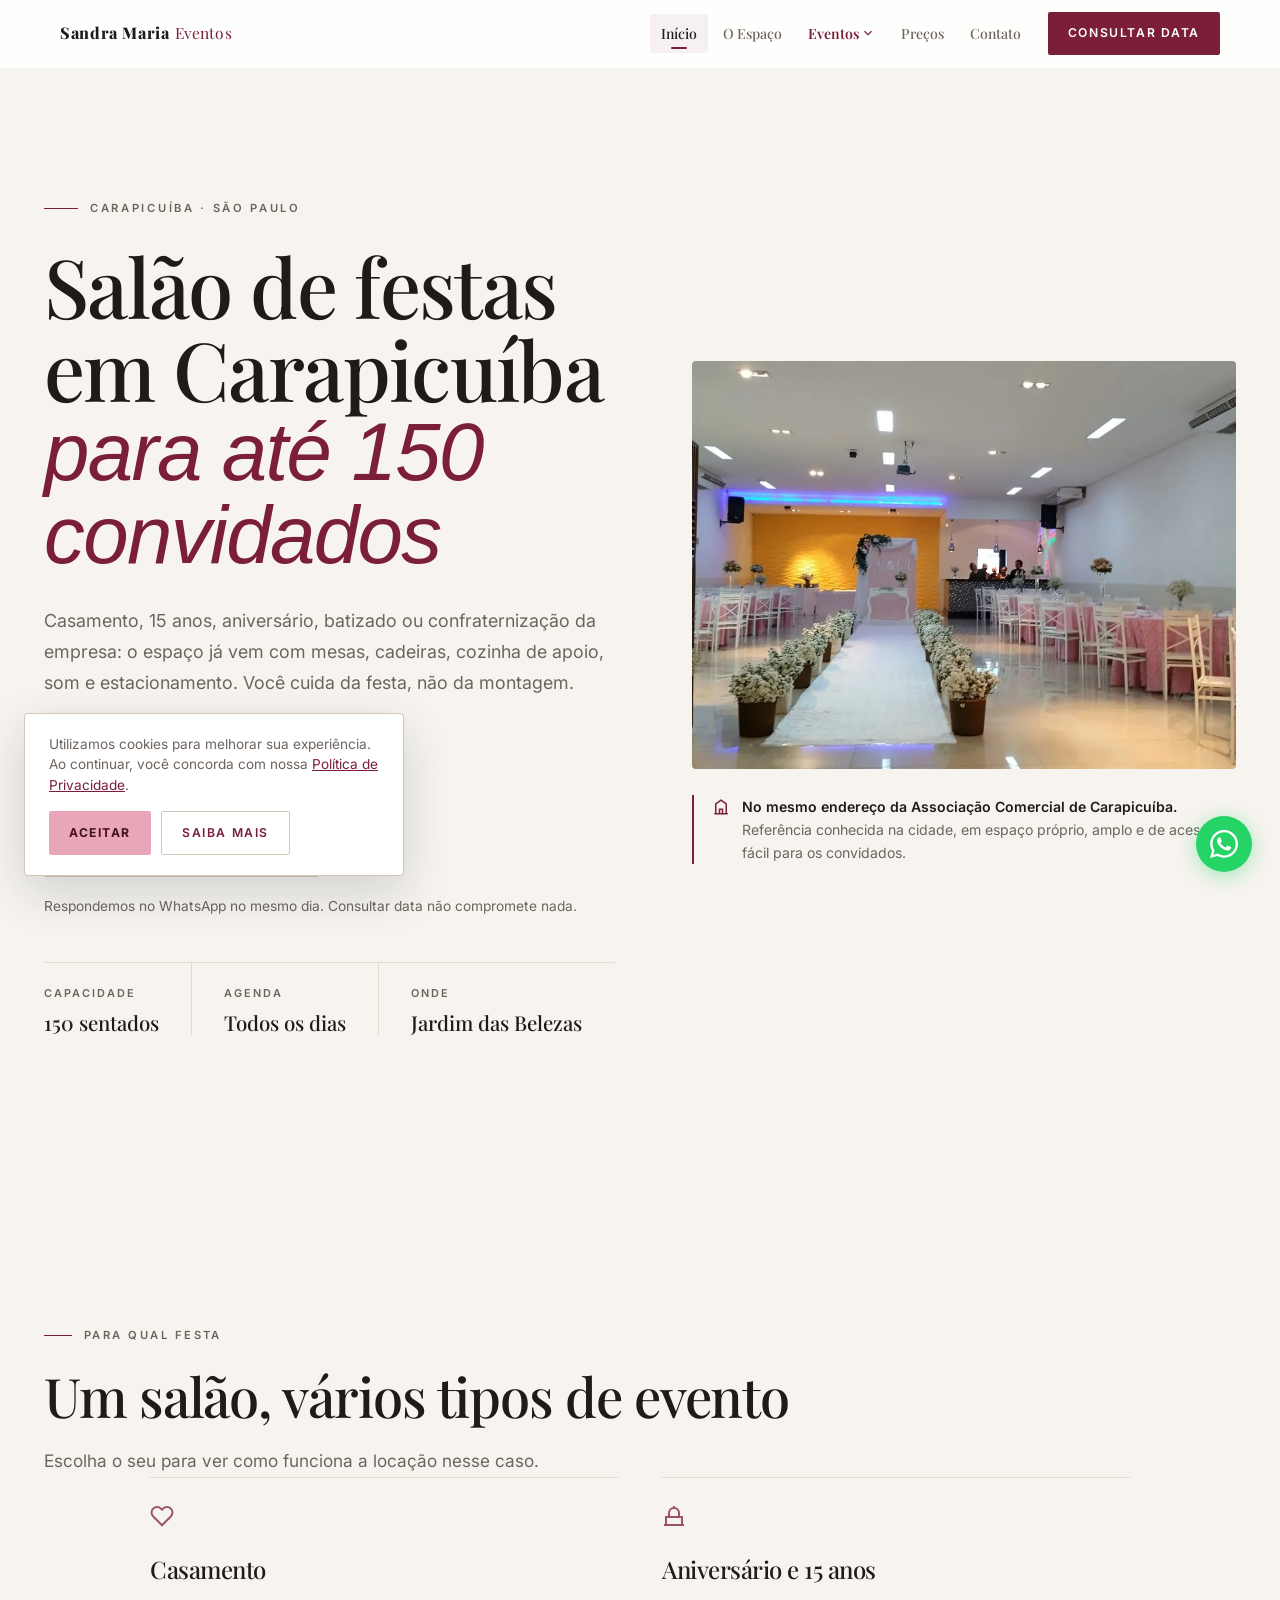
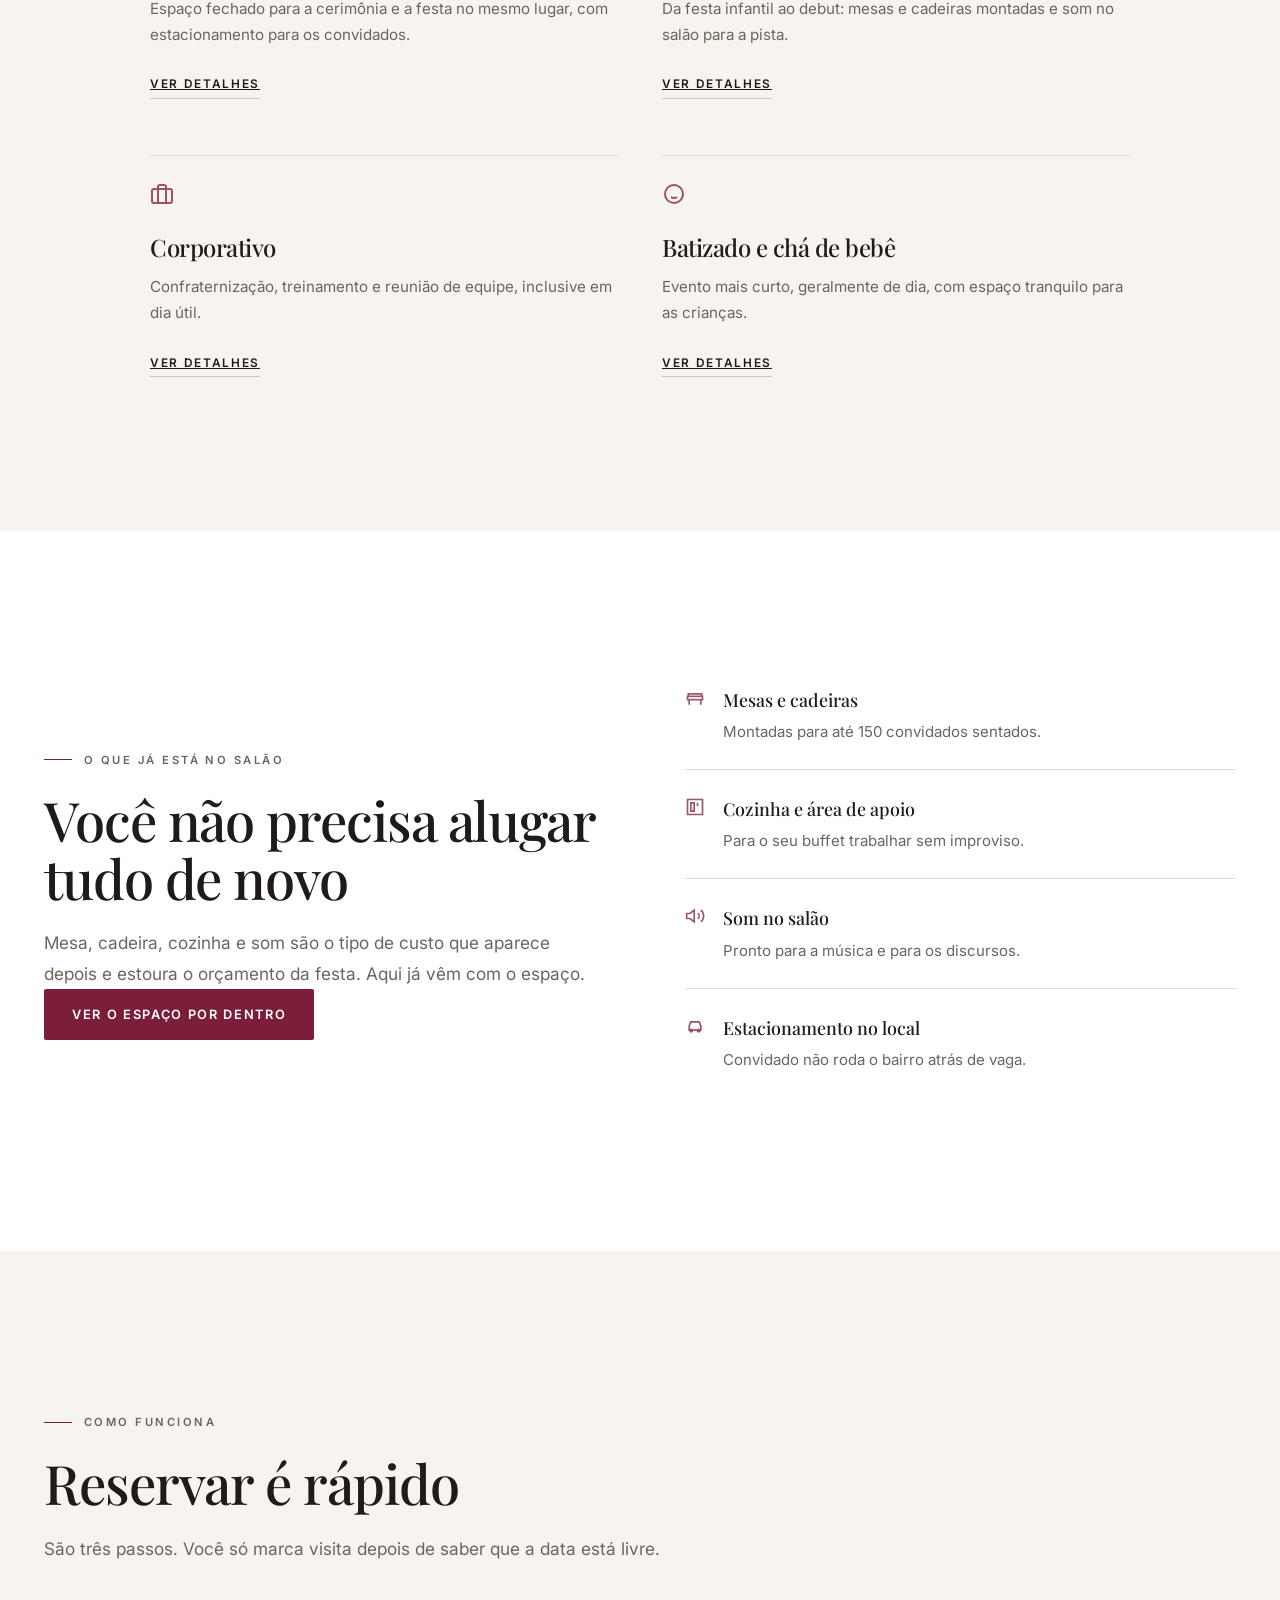
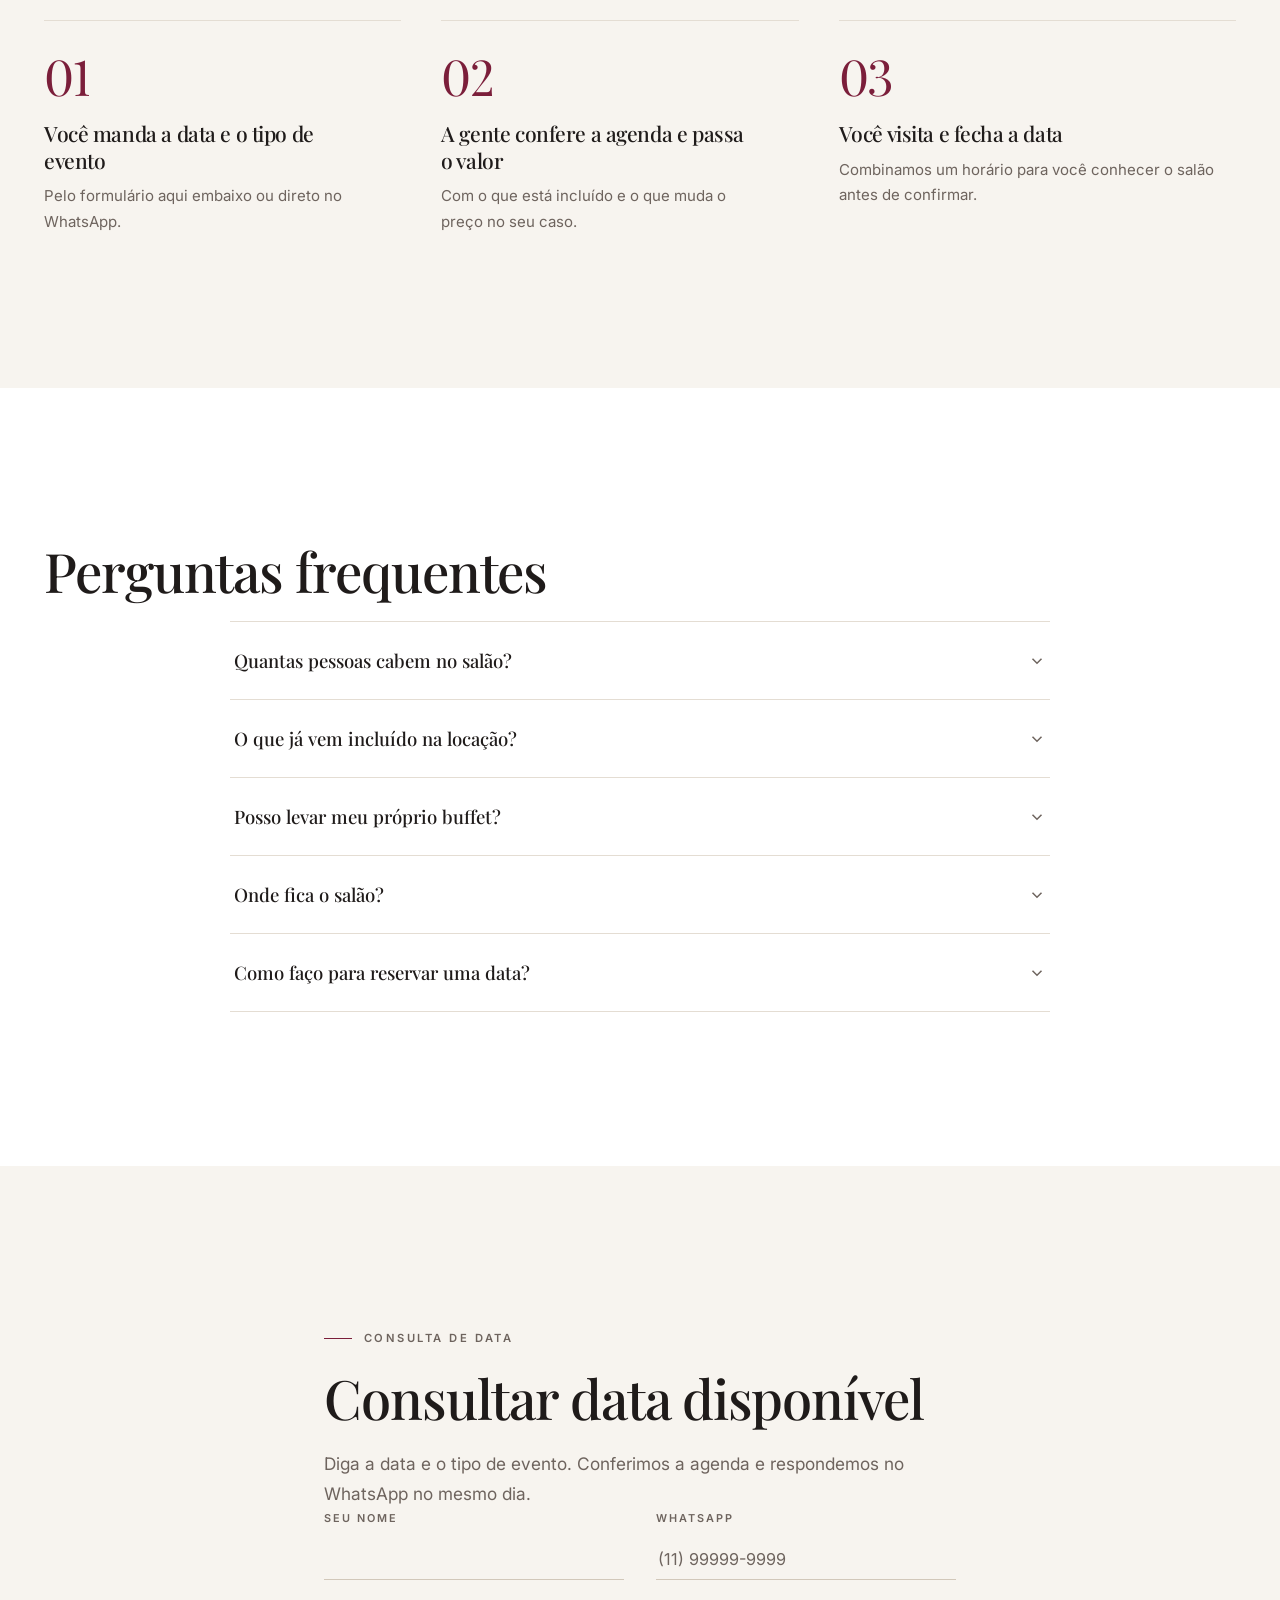
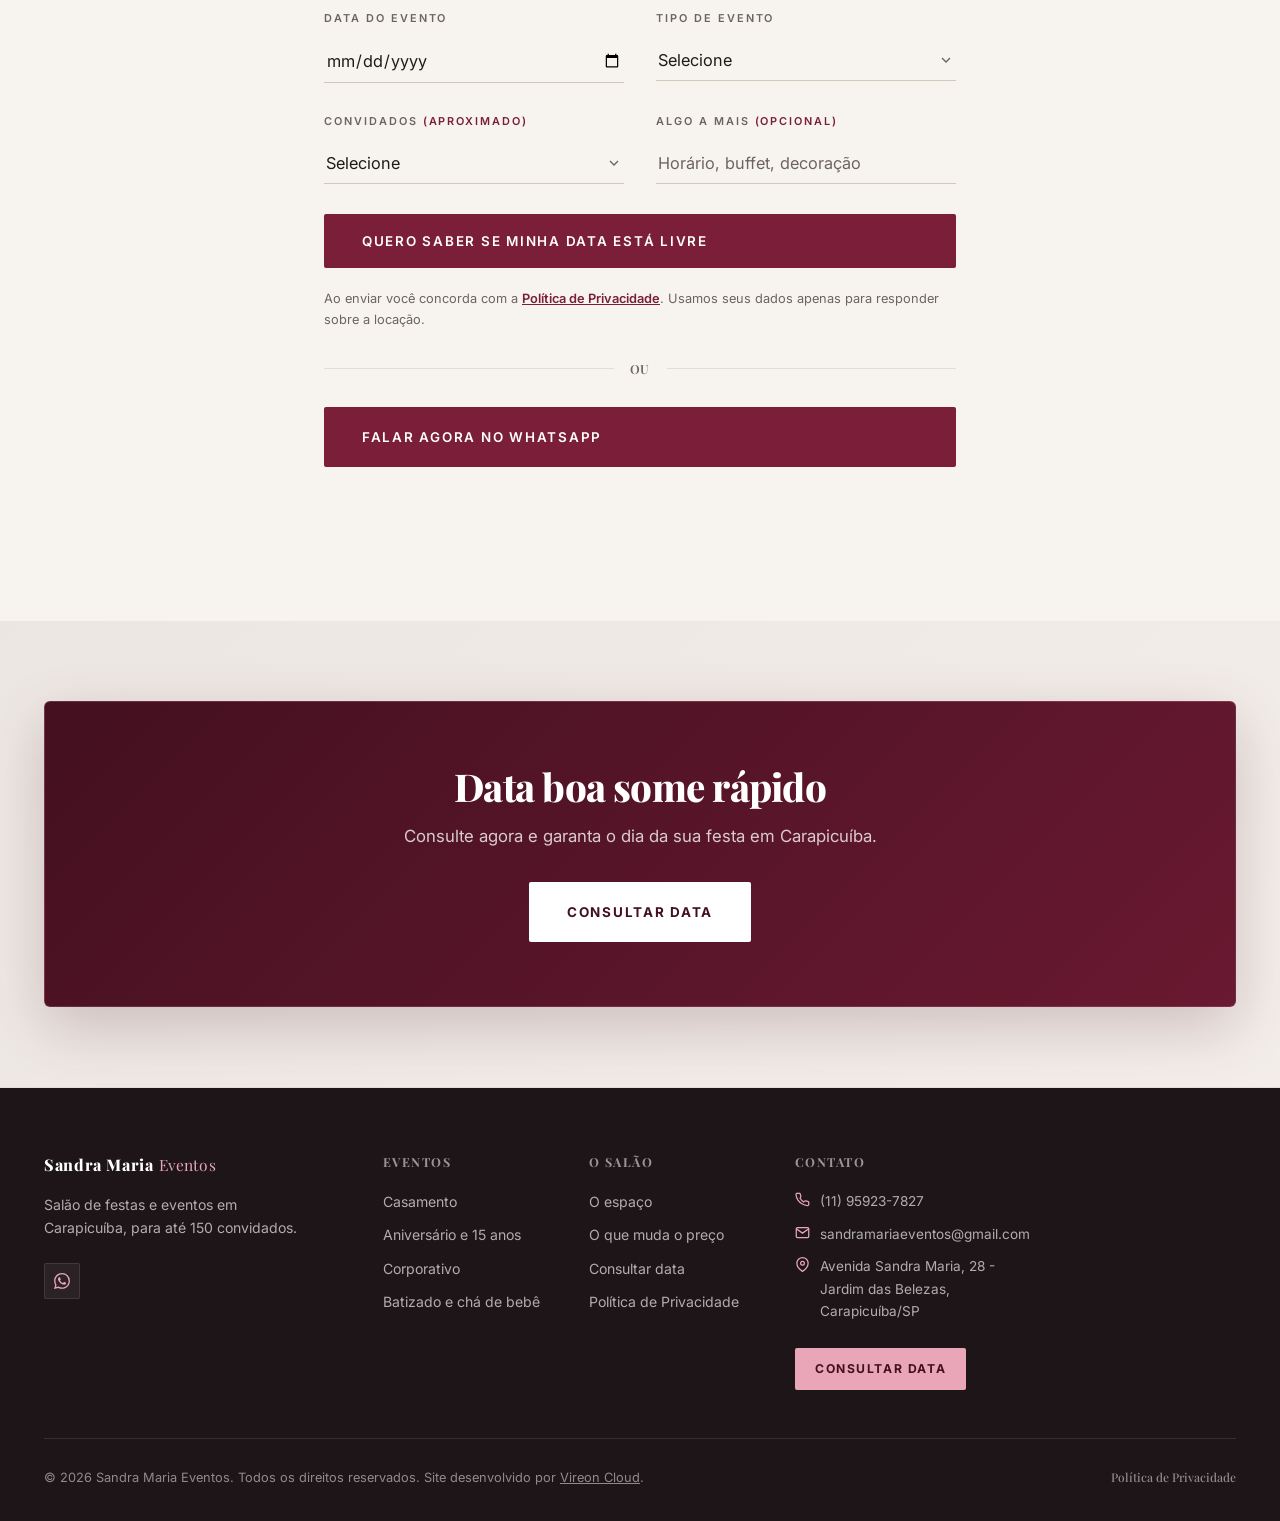
==== commit 746ff34c: "feat: formulario com campos em fio e passos em tres colunas Campos deixam de ser caixas com borda e " ====
--- a/index.html
+++ b/index.html
@@ -254,29 +254,30 @@
 
 <section class="section">
   <div class="container">
+    <p class="section-label">COMO FUNCIONA</p>
     <h2 class="section-title">Reservar é rápido</h2>
     <p class="section-text">São três passos. Você só marca visita depois de saber que a data está livre.</p>
-    <div class="timeline" style="margin:40px auto 0;">
-      <div class="timeline-item sr-up">
+    <div class="timeline sr-stagger" style="margin-top:56px;">
+      <div class="timeline-item">
         <div class="timeline-item__dot"></div>
         <div class="timeline-item__content">
-          <span class="timeline-item__year">Passo 1</span>
+          <span class="timeline-item__year"><span class="sr-only">Passo </span>01</span>
           <h3 class="timeline-item__title">Você manda a data e o tipo de evento</h3>
           <p class="timeline-item__text">Pelo formulário aqui embaixo ou direto no WhatsApp.</p>
         </div>
       </div>
-      <div class="timeline-item sr-up">
+      <div class="timeline-item">
         <div class="timeline-item__dot"></div>
         <div class="timeline-item__content">
-          <span class="timeline-item__year">Passo 2</span>
+          <span class="timeline-item__year"><span class="sr-only">Passo </span>02</span>
           <h3 class="timeline-item__title">A gente confere a agenda e passa o valor</h3>
           <p class="timeline-item__text">Com o que está incluído e o que muda o preço no seu caso.</p>
         </div>
       </div>
-      <div class="timeline-item sr-up">
+      <div class="timeline-item">
         <div class="timeline-item__dot"></div>
         <div class="timeline-item__content">
-          <span class="timeline-item__year">Passo 3</span>
+          <span class="timeline-item__year"><span class="sr-only">Passo </span>03</span>
           <h3 class="timeline-item__title">Você visita e fecha a data</h3>
           <p class="timeline-item__text">Combinamos um horário para você conhecer o salão antes de confirmar.</p>
         </div>
@@ -329,7 +330,8 @@
 </section>
 
 <section class="section" id="contato">
-  <div class="container" style="max-width:640px;">
+  <div class="container" style="max-width:680px;">
+    <p class="section-label">CONSULTA DE DATA</p>
     <h2 class="section-title">Consultar data disponível</h2>
     <p class="section-text">Diga a data e o tipo de evento. Conferimos a agenda e respondemos no WhatsApp no mesmo dia.</p>
 
@@ -364,8 +366,24 @@
           </select>
         </div>
       </div>
+      <div class="form-row">
+        <div class="form-group">
+          <label class="form-label" for="lf_convidados">Convidados <span>(aproximado)</span></label>
+          <select class="form-select" id="lf_convidados" name="convidados">
+            <option value="">Selecione</option>
+            <option>Até 50</option>
+            <option>De 51 a 100</option>
+            <option>De 101 a 150</option>
+            <option>Ainda não sei</option>
+          </select>
+        </div>
+        <div class="form-group">
+          <label class="form-label" for="lf_msg">Algo a mais <span>(opcional)</span></label>
+          <input class="form-input" id="lf_msg" name="mensagem" type="text" placeholder="Horário, buffet, decoração">
+        </div>
+      </div>
       <button type="submit" class="btn btn--primary btn--lg" style="width:100%;">Quero saber se minha data está livre</button>
-      <p style="margin-top:12px; font-size:0.78rem; color:var(--ds-text-muted);">
+      <p class="form-hint">
         Ao enviar você concorda com a <a href="/privacidade">Política de Privacidade</a>.
         Usamos seus dados apenas para responder sobre a locação.
       </p>
--- a/css/styles.css
+++ b/css/styles.css
@@ -1432,25 +1432,30 @@
 .cookie-banner__actions { display: flex; gap: 10px; }
 
 /* ── Form ── */
-.form-group { margin-bottom: 20px; }
+/* ── Formulário ──
+   Campo com fio embaixo em vez de caixa fechada. Menos moldura na tela e
+   o cursor cai direto sobre a linha, que é o que o olho já procura. */
+.form-group { margin-bottom: 30px; }
 .form-label {
   display: block;
-  font-family: var(--ds-font-display);
-  font-size: 0.85rem;
+  font-family: var(--ds-font-body);
+  font-size: 0.68rem;
   font-weight: 600;
-  color: var(--ds-text);
-  margin-bottom: 8px;
-  letter-spacing: 0.02em;
+  text-transform: uppercase;
+  letter-spacing: 0.18em;
+  color: var(--ds-text-muted);
+  margin-bottom: 12px;
 }
 .form-label span { color: var(--ds-blue-bright); }
 .form-input, .form-select, .form-textarea {
   width: 100%;
-  background: #fff;
-  border: 1px solid var(--ds-border-mid);
-  border-radius: var(--ds-radius);
-  padding: 13px 16px;
+  background: transparent;
+  border: none;
+  border-bottom: 1px solid var(--ds-border-mid);
+  border-radius: 0;
+  padding: 10px 2px;
   font-family: var(--ds-font-body);
-  font-size: 0.95rem;
+  font-size: 1.02rem;
   color: var(--ds-text);
   transition: var(--ds-transition);
   outline: none;
@@ -1458,19 +1463,33 @@
 }
 .form-input::placeholder, .form-textarea::placeholder { color: var(--ds-text-dim); }
 .form-input:focus, .form-select:focus, .form-textarea:focus {
-  border-color: var(--ds-blue-bright);
-  box-shadow: 0 0 0 3px rgba(123,30,58,0.12);
+  border-bottom-color: var(--ds-blue-bright);
+  border-bottom-width: 2px;
+  padding-bottom: 9px;   /* compensa o fio de 2px, senão o campo pula 1px */
+  box-shadow: none;
+}
+/* Teclado precisa de um foco visível que não dependa só da cor do fio. */
+.form-input:focus-visible, .form-select:focus-visible, .form-textarea:focus-visible {
+  outline: 2px solid var(--ds-blue-bright);
+  outline-offset: 4px;
 }
 .form-select {
-  background-image: url("data:image/svg+xml,%3Csvg xmlns='http://www.w3.org/2000/svg' width='16' height='16' viewBox='0 0 24 24' fill='none' stroke='%2364748B' stroke-width='2'%3E%3Cpolyline points='6 9 12 15 18 9'/%3E%3C/svg%3E");
+  background-image: url("data:image/svg+xml,%3Csvg xmlns='http://www.w3.org/2000/svg' width='16' height='16' viewBox='0 0 24 24' fill='none' stroke='%236E645E' stroke-width='2'%3E%3Cpolyline points='6 9 12 15 18 9'/%3E%3C/svg%3E");
   background-repeat: no-repeat;
-  background-position: right 14px center;
-  padding-right: 40px;
+  background-position: right 2px center;
+  padding-right: 32px;
   cursor: pointer;
 }
 .form-select option { background: #fff; color: var(--ds-text); }
-.form-textarea { resize: vertical; min-height: 120px; }
-.form-row { display: grid; grid-template-columns: 1fr 1fr; gap: 16px; }
+.form-textarea { resize: vertical; min-height: 90px; }
+.form-row { display: grid; grid-template-columns: 1fr 1fr; gap: 16px 32px; }
+.form-hint {
+  margin-top: 20px;
+  font-size: 0.8rem;
+  line-height: 1.65;
+  color: var(--ds-text-muted);
+}
+.form-hint a { color: var(--ds-blue-bright); font-weight: 600; }
 
 /* ── Hero interno (páginas de solução) — light ── */
 .page-hero {
@@ -1567,37 +1586,49 @@
 .team-card__name { font-size: 1.05rem; font-weight: 700; margin-bottom: 4px; color: var(--ds-text); }
 .team-card__role { font-size: 0.83rem; color: var(--ds-blue-bright); font-family: var(--ds-font-display); font-weight: 600; margin-bottom: 12px; }
 .team-card__bio { font-size: 0.85rem; color: var(--ds-text-muted); line-height: 1.55; }
-.timeline { display: flex; flex-direction: column; gap: 0; max-width: 640px; }
-.timeline-item { display: flex; gap: 24px; position: relative; }
-.timeline-item:not(:last-child)::after {
-  content: '';
-  position: absolute;
-  left: 18px; top: 44px;
-  width: 2px;
-  bottom: -1px;
-  background: var(--ds-border);
-}
-.timeline-item__dot {
-  width: 36px; height: 36px;
-  border-radius: 50%;
-  background: var(--ds-mint-dim);
-  border: 2px solid var(--ds-blue-bright);
-  display: flex; align-items: center; justify-content: center;
-  flex-shrink: 0;
+/* ── Passos ──
+   Era linha do tempo vertical com bolinha e fio ligando os pontos, num
+   layout que empurrava o terceiro passo bem para baixo da dobra. Agora são
+   três colunas com o número em serif grande e um fio separando cada uma. */
+.timeline {
+  display: grid;
+  grid-template-columns: repeat(3, 1fr);
+  gap: 0;
+  max-width: none;
+}
+.timeline-item {
+  display: block;
+  position: relative;
+  padding: 30px 40px 0 0;
+  margin-right: 40px;
+  border-top: 1px solid var(--ds-border);
+}
+.timeline-item:last-child { margin-right: 0; padding-right: 0; }
+.timeline-item::after { display: none; }
+/* A bolinha some: o número já é o marcador. */
+.timeline-item__dot { display: none; }
+.timeline-item__content { padding-bottom: 0; }
+.timeline-item__year {
+  display: block;
+  font-family: var(--ds-font-display);
+  font-size: 3.1rem;
+  font-weight: 400;
   color: var(--ds-blue-bright);
-  z-index: 1;
-}
-.timeline-item__content { padding-bottom: 36px; }
-.timeline-item__year {
-  font-family: var(--ds-font-display);
-  font-size: 0.78rem;
-  font-weight: 700;
-  color: var(--ds-blue-bright);
-  letter-spacing: 0.08em;
-  margin-bottom: 4px;
-}
-.timeline-item__title { font-size: 0.97rem; font-weight: 700; margin-bottom: 6px; color: var(--ds-text); }
-.timeline-item__text { font-size: 0.85rem; color: var(--ds-text-muted); line-height: 1.55; }
+  letter-spacing: -0.03em;
+  line-height: 1;
+  margin-bottom: 20px;
+  /* "Passo 1" no HTML, mas na tela só o algarismo importa. */
+  font-variant-numeric: lining-nums;
+}
+.timeline-item__title {
+  font-family: var(--ds-font-display);
+  font-size: 1.32rem;
+  font-weight: 500;
+  line-height: 1.25;
+  margin-bottom: 10px;
+  color: var(--ds-text);
+}
+.timeline-item__text { font-size: 0.94rem; color: var(--ds-text-muted); line-height: 1.7; }
 
 /* ── Responsive ── */
 @media (max-width: 1024px) {
@@ -1615,6 +1646,12 @@
   .metric { padding: 30px 24px; }
   .metric:nth-child(odd) { border-left: none; padding-left: 0; }
   .blog-grid { grid-template-columns: 1fr 1fr; }
+  /* Três passos em 860px dariam colunas de ~250px com o número gigante em cima
+     do título. Empilha e diminui o numeral. */
+  .timeline { grid-template-columns: 1fr; }
+  .timeline-item { padding: 26px 0 30px; margin-right: 0; }
+  .timeline-item:last-child { padding-bottom: 0; }
+  .timeline-item__year { font-size: 2.4rem; margin-bottom: 14px; }
   .gallery { grid-template-columns: 1fr 1fr; }
   .gallery .photo-frame--wide img { height: 280px; }
 }
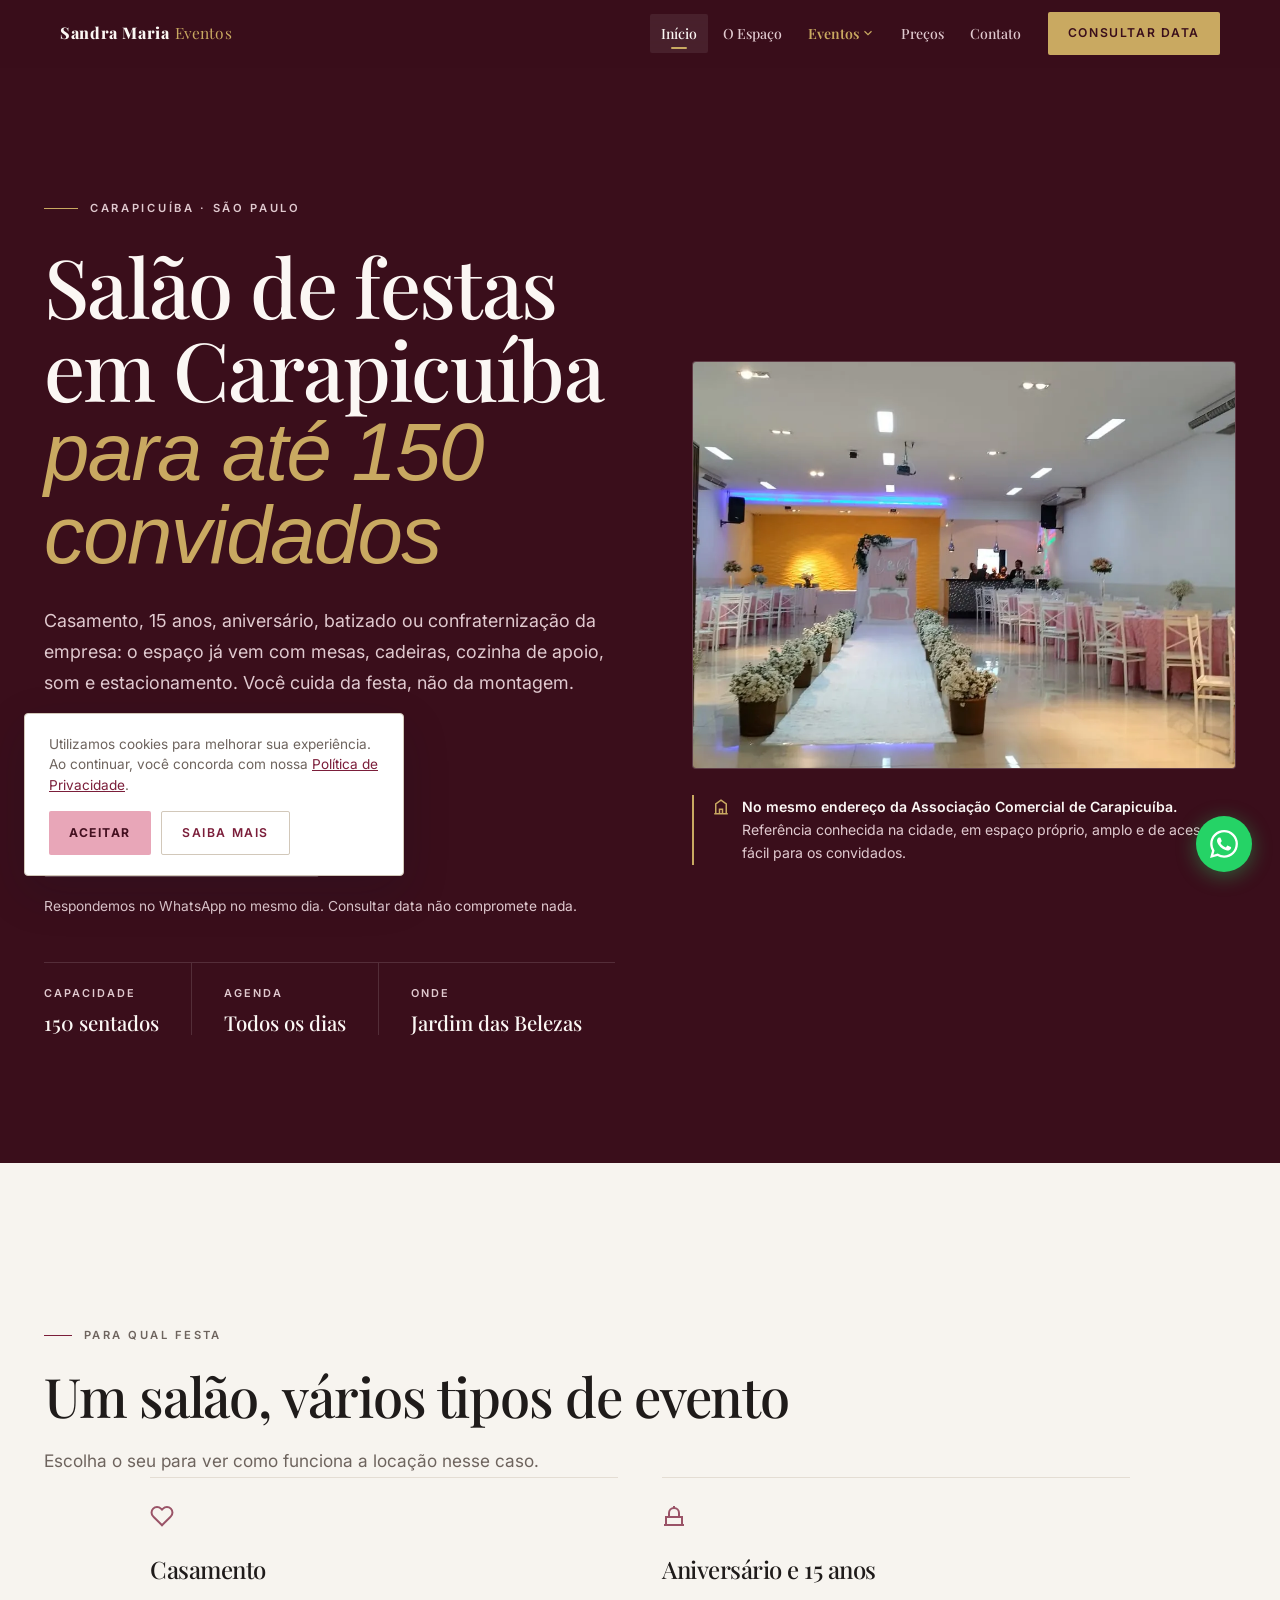
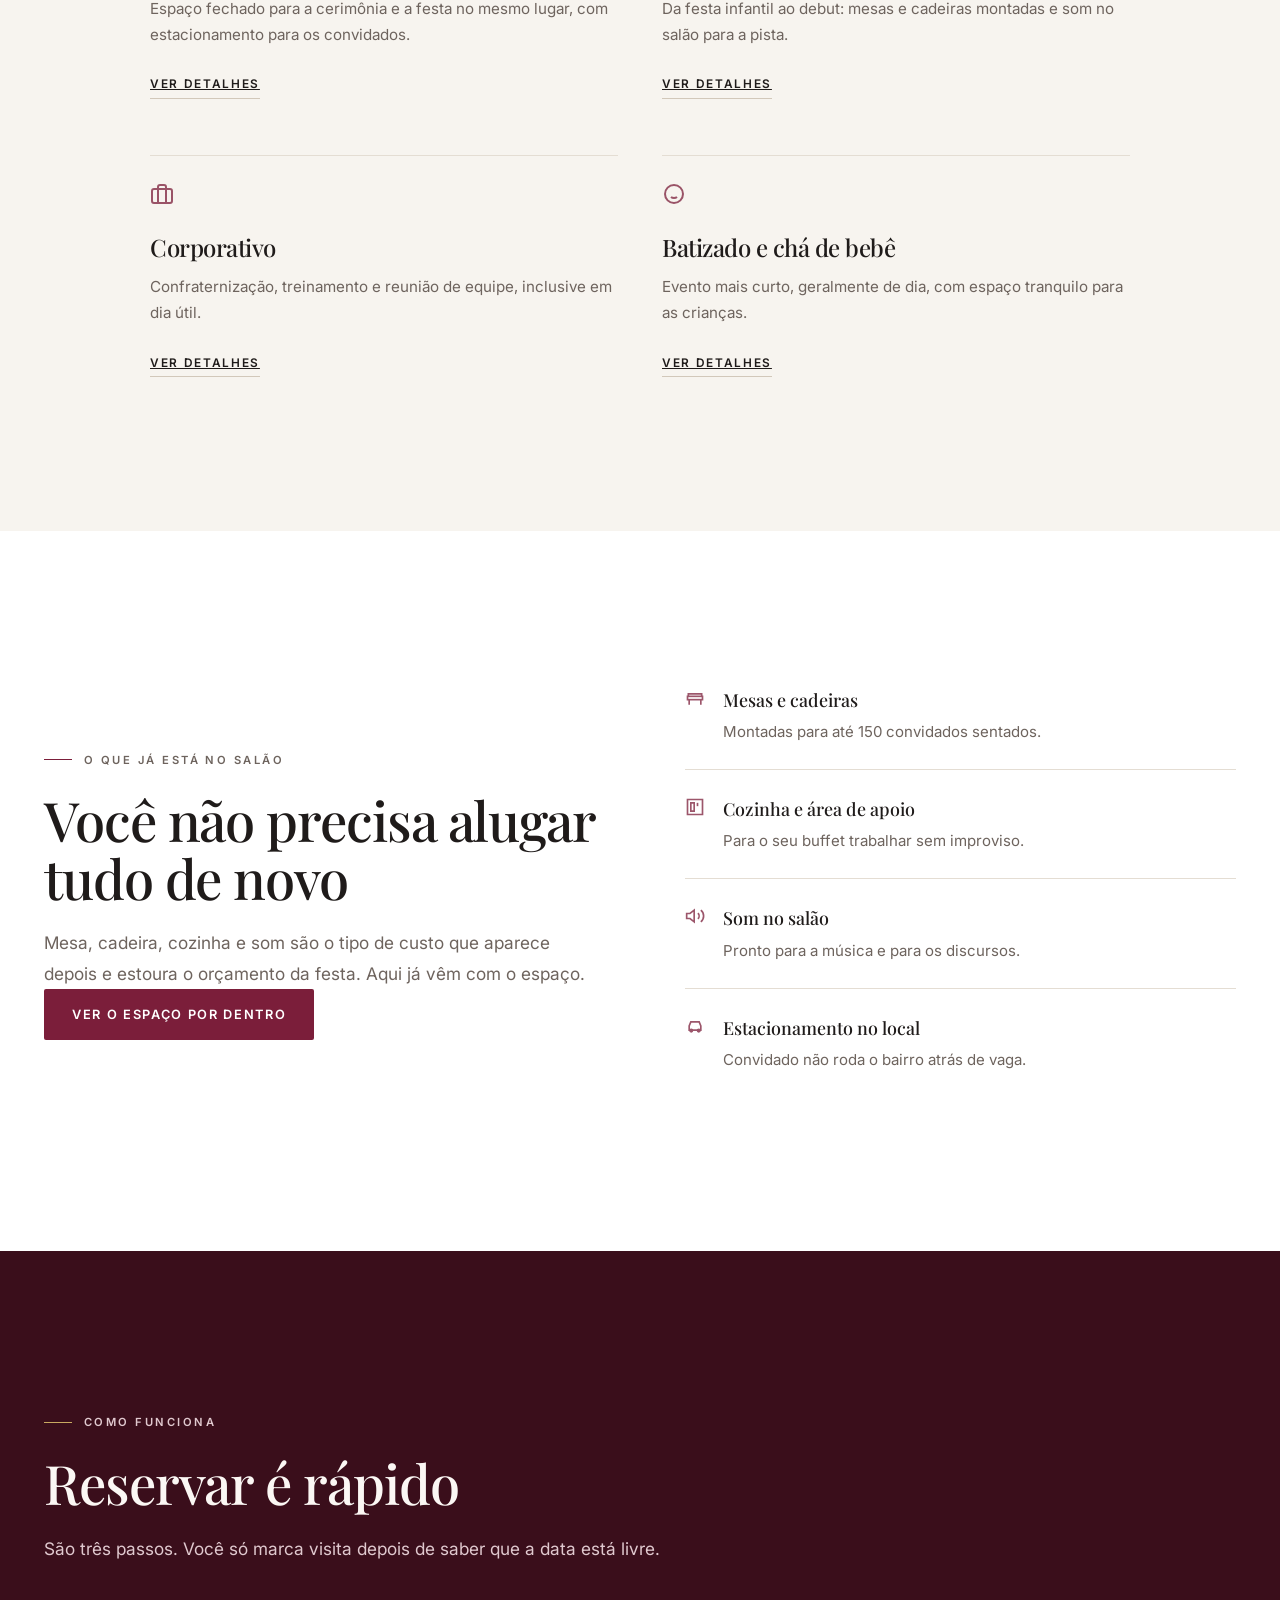
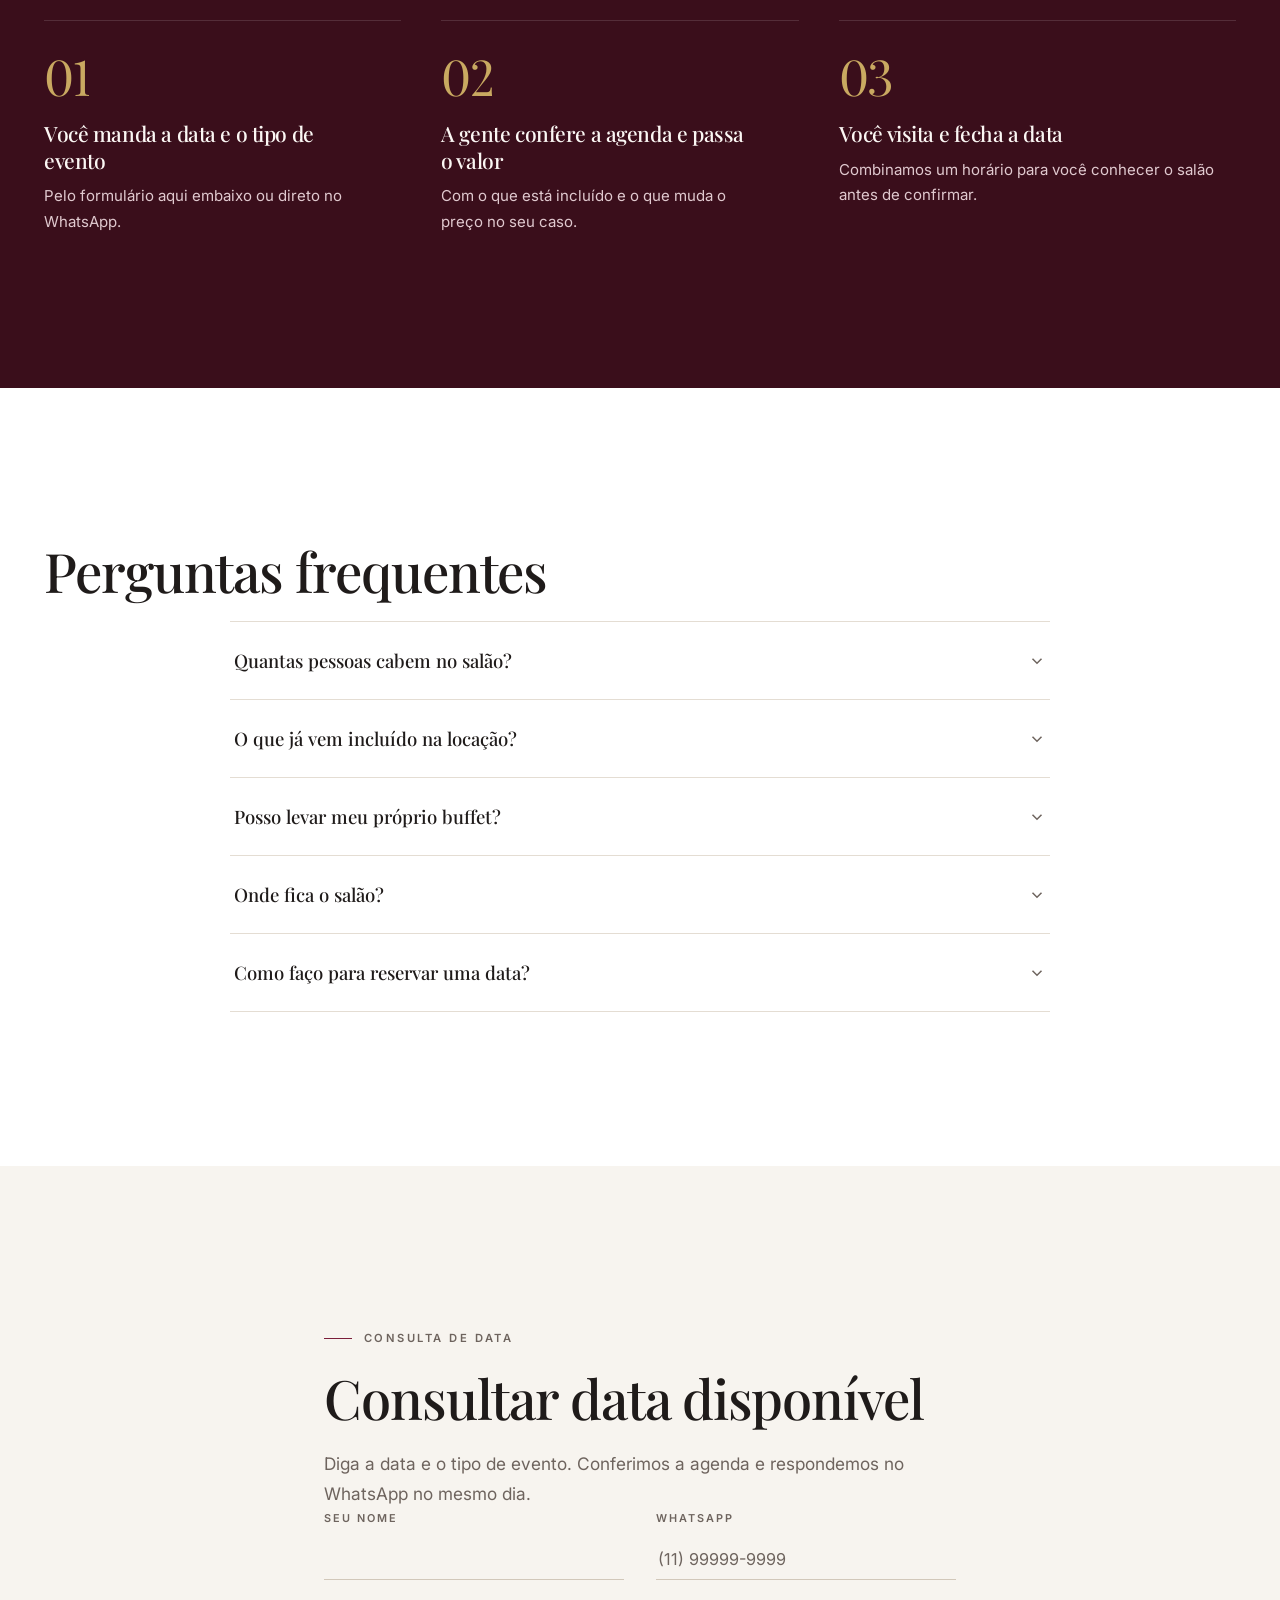
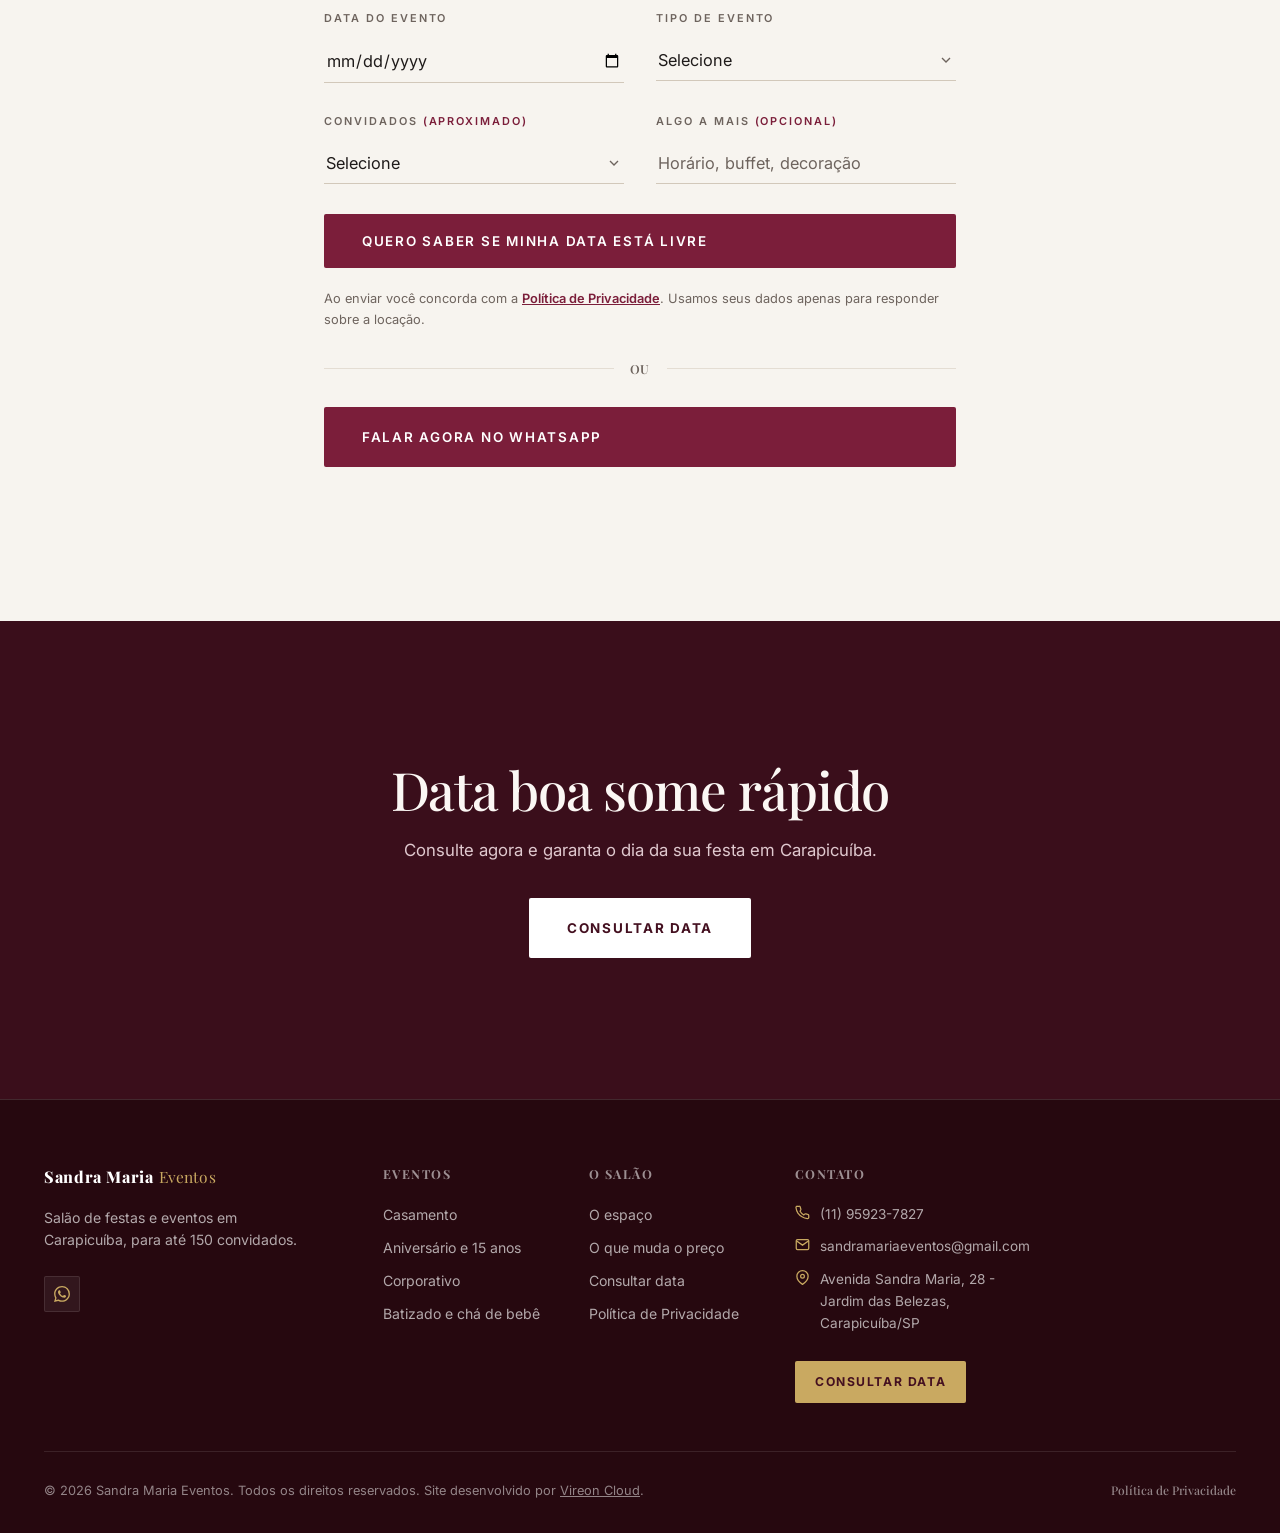
==== commit 74744e6c: "feat: superficie vinho no site inteiro e formulario unificado O vinho deixa de ser so acento e passa" ====
--- a/index.html
+++ b/index.html
@@ -110,7 +110,7 @@
 
 <main>
 
-<section class="hero" id="hero">
+<section class="hero hero--wine" id="hero">
   <div class="container">
     <div class="hero__grid">
       <div class="hero__content">
@@ -252,7 +252,7 @@
   </div>
 </section>
 
-<section class="section">
+<section class="section section--wine">
   <div class="container">
     <p class="section-label">COMO FUNCIONA</p>
     <h2 class="section-title">Reservar é rápido</h2>
--- a/css/styles.css
+++ b/css/styles.css
@@ -81,6 +81,83 @@
   --ds-gold-line:  rgba(201,169,97,0.34);
 }
 
+/* ── Superfície vinho ──
+   Bloco escuro reutilizável. Em vez de reescrever cada componente para o
+   fundo escuro, o escopo redeclara os mesmos tokens que o resto do arquivo
+   já consome, então card, fio, rótulo e formulário viram a versão escura
+   sozinhos. Aplique .section--wine numa <section>, ou .hero--wine no hero.
+
+   O acento vira dourado dentro do vinho: rosa claro sobre vinho não chega
+   em 4.5:1, o dourado #C9A961 dá 6.2:1. */
+.section--wine,
+.hero--wine,
+.page-hero,
+.footer,
+.cta-banner,
+.navbar,
+.navbar__mobile-menu {
+  --ds-bg:          #3A0E1B;
+  --ds-bg-alt:      #4A1424;
+  --ds-text:        #FBF7F4;
+  --ds-text-muted:  #E0C9CF;
+  --ds-text-dim:    #C3A4AD;
+  --ds-border:      rgba(255,255,255,0.13);
+  --ds-border-mid:  rgba(255,255,255,0.26);
+  --ds-blue-bright: #C9A961;
+  --ds-blue:        #C9A961;
+  --ds-navy:        #E3C98C;
+  --ds-card-bg:     rgba(255,255,255,0.04);
+  --ds-card-hover:  rgba(255,255,255,0.07);
+  --ds-shadow-card: none;
+  --ds-accent-cyan: #C9A961;
+}
+.section--wine,
+.hero--wine {
+  background: var(--ds-bg);
+  color: var(--ds-text);
+}
+/* Alternância dentro do vinho: um tom acima, não branco. */
+.section--wine.section--alt { background: var(--ds-bg-alt); }
+.section--wine.section--alt::before { display: none; }
+/* Botão sólido no escuro é dourado com texto vinho. Dourado com texto branco
+   ficaria em 1.9:1. */
+.section--wine .btn--primary,
+.hero--wine .btn--primary,
+.page-hero .btn--primary,
+.navbar .btn--primary,
+.navbar__mobile-menu .btn--primary,
+.footer .btn--primary,
+.cta-banner .btn--primary {
+  background: var(--ds-blue-bright);
+  color: #3A0E1B;
+}
+.section--wine .btn--primary:hover,
+.hero--wine .btn--primary:hover,
+.page-hero .btn--primary:hover,
+.navbar .btn--primary:hover,
+.navbar__mobile-menu .btn--primary:hover,
+.footer .btn--primary:hover,
+.cta-banner .btn--primary:hover { background: #E3C98C; color: #3A0E1B; }
+.section--wine .btn--ghost,
+.hero--wine .btn--ghost,
+.page-hero .btn--ghost { color: var(--ds-text); border-color: var(--ds-border-mid); }
+.section--wine .btn--ghost:hover,
+.hero--wine .btn--ghost:hover,
+.page-hero .btn--ghost:hover {
+  background: rgba(255,255,255,0.07);
+  border-color: rgba(255,255,255,0.5);
+  color: var(--ds-text);
+}
+/* A foto ganha um fio quente em vez de encostar direto no vinho. */
+.section--wine .photo-frame,
+.hero--wine .photo-frame,
+.page-hero .photo-frame { border: 1px solid var(--ds-border); }
+.section--wine .form-select,
+.hero--wine .form-select {
+  background-image: url("data:image/svg+xml,%3Csvg xmlns='http://www.w3.org/2000/svg' width='16' height='16' viewBox='0 0 24 24' fill='none' stroke='%23E0C9CF' stroke-width='2'%3E%3Cpolyline points='6 9 12 15 18 9'/%3E%3C/svg%3E");
+}
+.section--wine .form-select option { background: #3A0E1B; color: #FBF7F4; }
+
 /* ── Reset ── */
 *, *::before, *::after { box-sizing: border-box; margin: 0; padding: 0; }
 html { scroll-behavior: smooth; -webkit-font-smoothing: antialiased; }
@@ -254,16 +331,17 @@
   height: 68px;
   display: flex;
   align-items: center;
-  background: rgba(255,255,255,0.85);
+  background: rgba(58,14,27,0.88);
+  color: var(--ds-text);
   backdrop-filter: blur(14px);
   -webkit-backdrop-filter: blur(14px);
   border-bottom: 1px solid transparent;
   transition: var(--ds-transition-slow);
 }
 .navbar.scrolled {
-  background: rgba(255,255,255,0.95);
+  background: rgba(58,14,27,0.97);
   border-bottom: 1px solid var(--ds-border);
-  box-shadow: 0 4px 18px rgba(15,23,42,0.05);
+  box-shadow: 0 6px 24px rgba(0,0,0,0.28);
 }
 .navbar__inner {
   max-width: 1160px;
@@ -330,7 +408,7 @@
 }
 .navbar__link:hover, .navbar__link.active {
   color: var(--ds-text);
-  background: rgba(123,30,58,0.06);
+  background: rgba(255,255,255,0.08);
 }
 .navbar__link.active::after {
   content: '';
@@ -349,7 +427,7 @@
 }
 .navbar__link--pillar:hover, .navbar__link--pillar.active {
   color: var(--ds-blue);
-  background: rgba(123,30,58,0.09);
+  background: rgba(255,255,255,0.10);
 }
 
 /* Dropdown */
@@ -359,7 +437,7 @@
   top: calc(100% + 8px);
   left: 50%;
   transform: translateX(-50%) translateY(-8px);
-  background: #fff;
+  background: #4A1424;
   border: 1px solid var(--ds-border);
   border-radius: var(--ds-radius);
   padding: 8px;
@@ -367,7 +445,7 @@
   opacity: 0;
   pointer-events: none;
   transition: var(--ds-transition);
-  box-shadow: 0 16px 40px rgba(15,23,42,0.10);
+  box-shadow: 0 16px 40px rgba(0,0,0,0.35);
 }
 /* Ponte invisivel: cobre o vao de 8px para o hover nao se perder no meio do caminho */
 .navbar__dropdown-menu::before {
@@ -397,7 +475,7 @@
   transition: var(--ds-transition);
 }
 .navbar__dropdown-item:hover {
-  background: var(--ds-mint-dim);
+  background: rgba(255,255,255,0.08);
   color: var(--ds-blue-bright);
 }
 .navbar__dropdown-item svg { color: var(--ds-blue-bright); flex-shrink: 0; }
@@ -420,7 +498,7 @@
   display: none;
   position: fixed;
   inset: 68px 0 0 0;
-  background: rgba(255,255,255,0.98);
+  background: rgba(58,14,27,0.98);
   backdrop-filter: blur(20px);
   z-index: 999;
   padding: 24px;
@@ -444,7 +522,7 @@
 .navbar__mobile-link:hover {
   color: var(--ds-blue-bright);
   border-color: var(--ds-border);
-  background: var(--ds-mint-dim);
+  background: rgba(255,255,255,0.07);
 }
 .navbar__mobile-cta { margin-top: 16px; width: 100%; justify-content: center; }
 
@@ -1155,43 +1233,48 @@
 .blog-card__excerpt { font-size: 0.83rem; color: var(--ds-text-muted); line-height: 1.5; }
 .blog-card__date { font-size: 0.75rem; color: var(--ds-text-dim); font-family: var(--ds-font-display); font-weight: 500; margin-top: auto; padding-top: 8px; }
 
-/* ── CTA Banner (dark — canônico v2.0) ── */
+/* ── CTA Banner ──
+   Era um card com gradiente, borda e sombra flutuando dentro da seção. Virou
+   bloco vinho de ponta a ponta, no mesmo vocabulário das outras superfícies
+   escuras. Tokens vêm do escopo vinho lá em cima. */
 .cta-banner {
-  padding: 80px 0;
+  padding: clamp(90px, 11vw, 150px) 0;
   position: relative;
   overflow: hidden;
-}
-.cta-banner::before {
-  content: '';
-  position: absolute;
-  inset: 0;
-  background: linear-gradient(135deg, rgba(68,16,32,0.06) 0%, rgba(123,30,58,0.03) 100%);
-}
+  background: var(--ds-bg);
+  color: var(--ds-text);
+}
+.cta-banner::before { display: none; }
 .cta-banner__inner {
   position: relative;
   z-index: 1;
   text-align: center;
-  padding: 64px 48px;
-  background: linear-gradient(135deg, #441020 0%, #691931 100%);
-  border: 1px solid rgba(232,166,184,0.20);
-  border-radius: var(--ds-radius-xl);
-  box-shadow: 0 20px 60px rgba(68,16,32,0.20);
-  color: #fff;
+  max-width: 660px;
+  margin: 0 auto;
+  padding: 0;
+  background: none;
+  border: none;
+  border-radius: 0;
+  box-shadow: none;
+  color: var(--ds-text);
 }
 .cta-banner__inner h2,
-.cta-banner__inner h3 { color: #fff; }
+.cta-banner__inner h3 { color: var(--ds-text); }
 .cta-banner__title {
-  font-size: clamp(1.6rem, 3vw, 2.4rem);
-  font-weight: 800;
-  margin-bottom: 16px;
+  font-size: clamp(2rem, 4.4vw, 3.3rem);
+  font-weight: 500;
+  margin-bottom: 18px;
 }
 .cta-banner__text {
   font-size: 1.05rem;
-  color: rgba(255,255,255,0.78);
+  color: var(--ds-text-muted);
   max-width: 520px;
-  margin: 0 auto 32px;
-  line-height: 1.6;
-}
+  margin: 0 auto 34px;
+  line-height: 1.7;
+}
+/* Branco sólido sobre vinho é o contraste mais forte da página, então o
+   botão de fechamento não precisa de sombra nem de salto no hover. */
+.cta-banner .btn--white:hover { transform: none; box-shadow: none; background: #F1E7E9; }
 
 /* ── FAQ ──
    Cada pergunta era um card com moldura e sombra. Agora é uma linha
@@ -1300,7 +1383,7 @@
 
 /* ── Footer (dark — closing institucional v2.0) ── */
 .footer {
-  background: #1E1518;
+  background: #26080F;   /* vinho um tom abaixo do CTA, para fechar a página */
   border-top: 1px solid var(--ds-border);
   padding: 64px 0 32px;
   position: relative;
@@ -1492,21 +1575,16 @@
 .form-hint a { color: var(--ds-blue-bright); font-weight: 600; }
 
 /* ── Hero interno (páginas de solução) — light ── */
+/* Abertura das páginas internas: mesmo vinho do hero da home, para a marca
+   aparecer já no topo de qualquer entrada vinda da busca. */
 .page-hero {
-  padding: 120px 0 64px;
+  padding: 132px 0 76px;
   position: relative;
   overflow: hidden;
-  background: var(--ds-bg-alt);
-  color: var(--ds-text);
-}
-.page-hero::before {
-  content: '';
-  position: absolute;
-  inset: 0;
-  background:
-    radial-gradient(circle at 85% 30%, rgba(123,30,58,0.08) 0%, transparent 50%);
-  pointer-events: none;
-}
+  background: var(--ds-bg);
+  color: var(--ds-text);
+}
+.page-hero::before { display: none; }
 .page-hero h1, .page-hero h2, .page-hero h3 { color: var(--ds-text); }
 .page-hero__content { max-width: 680px; position: relative; z-index: 1; }
 .page-hero__breadcrumb {
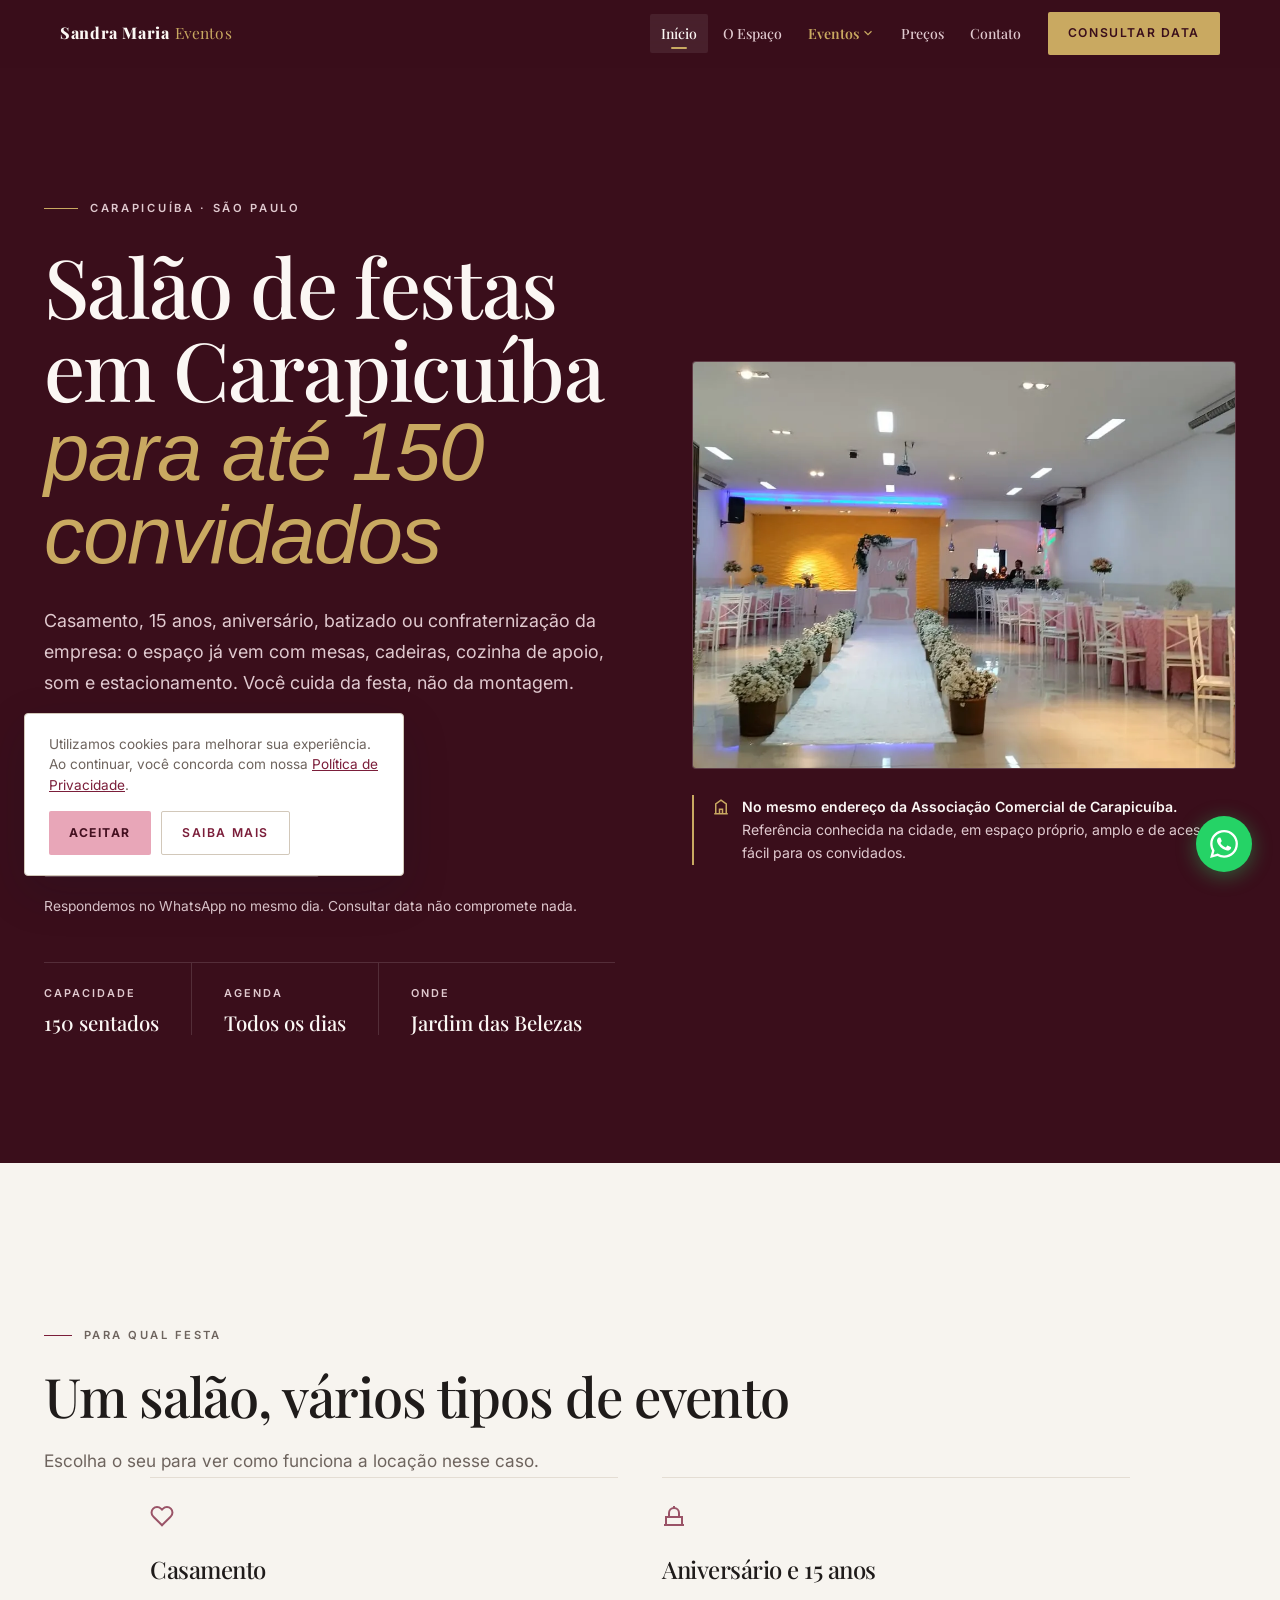
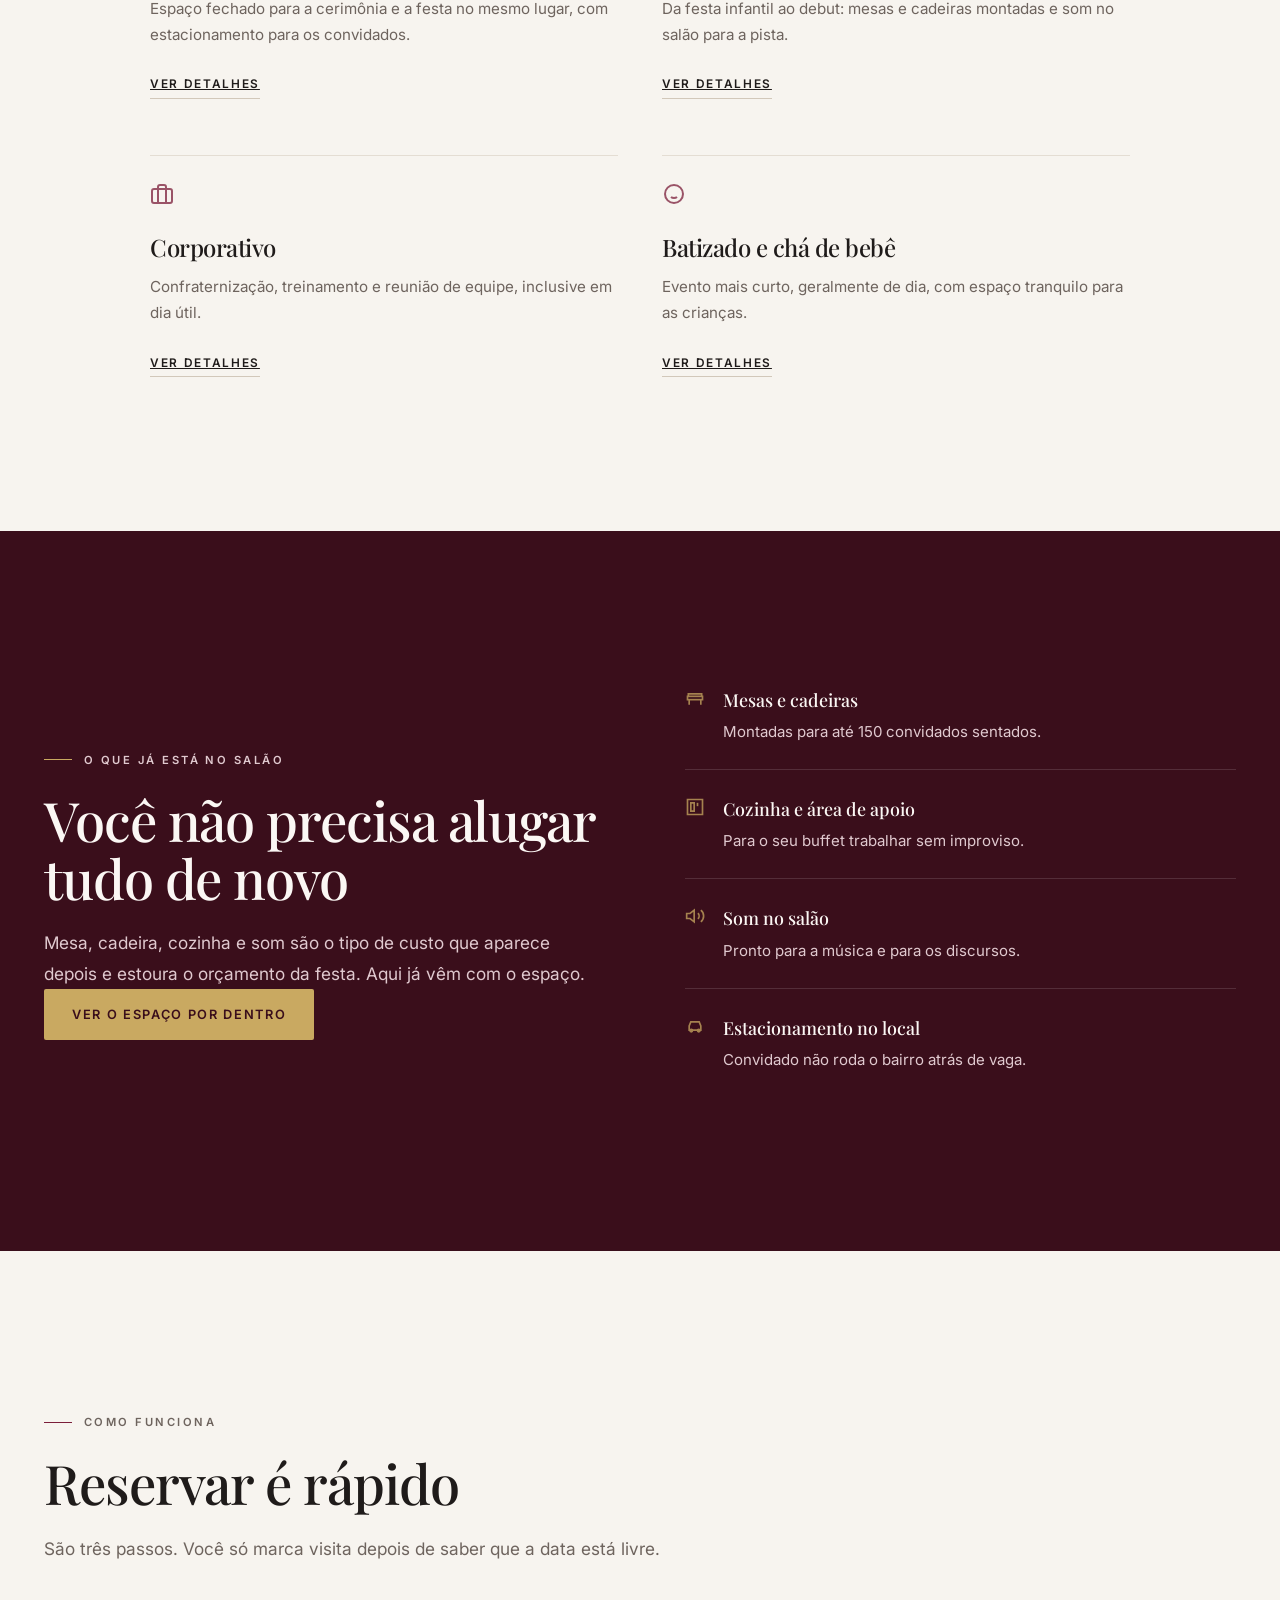
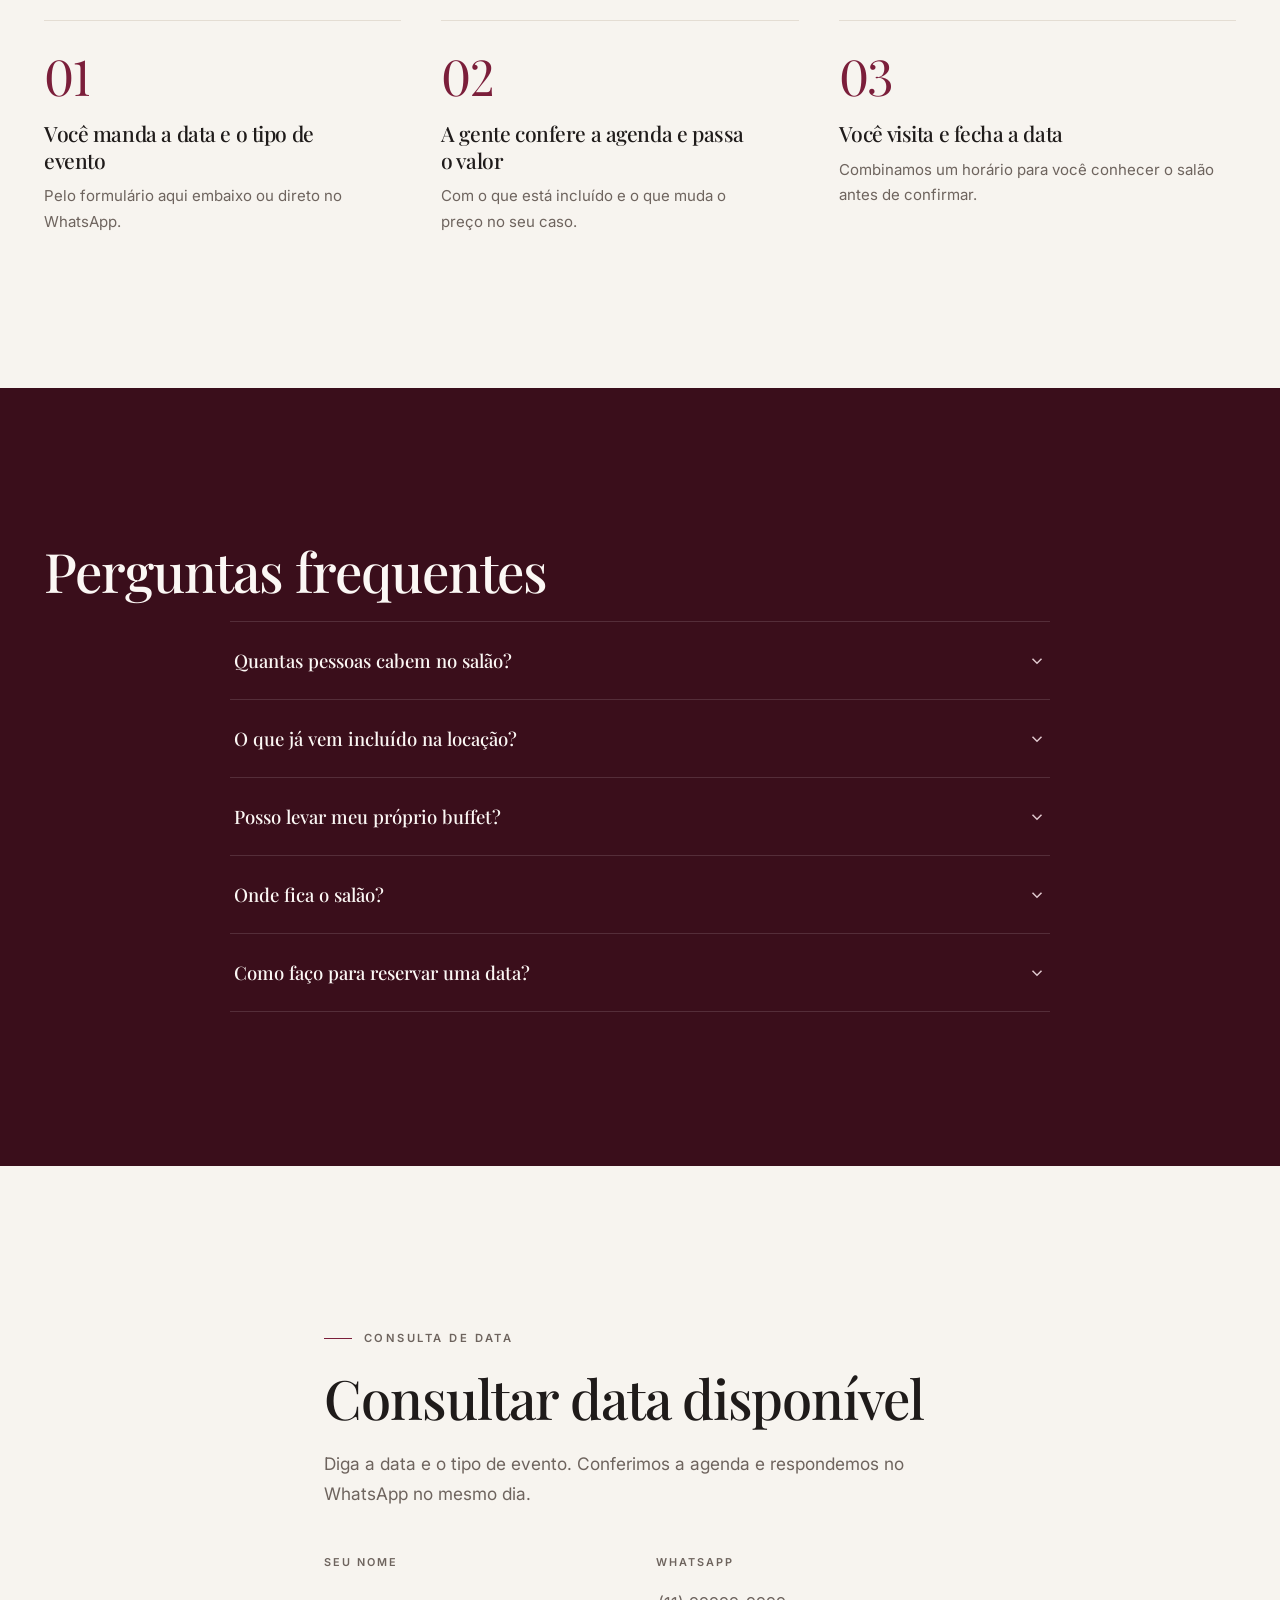
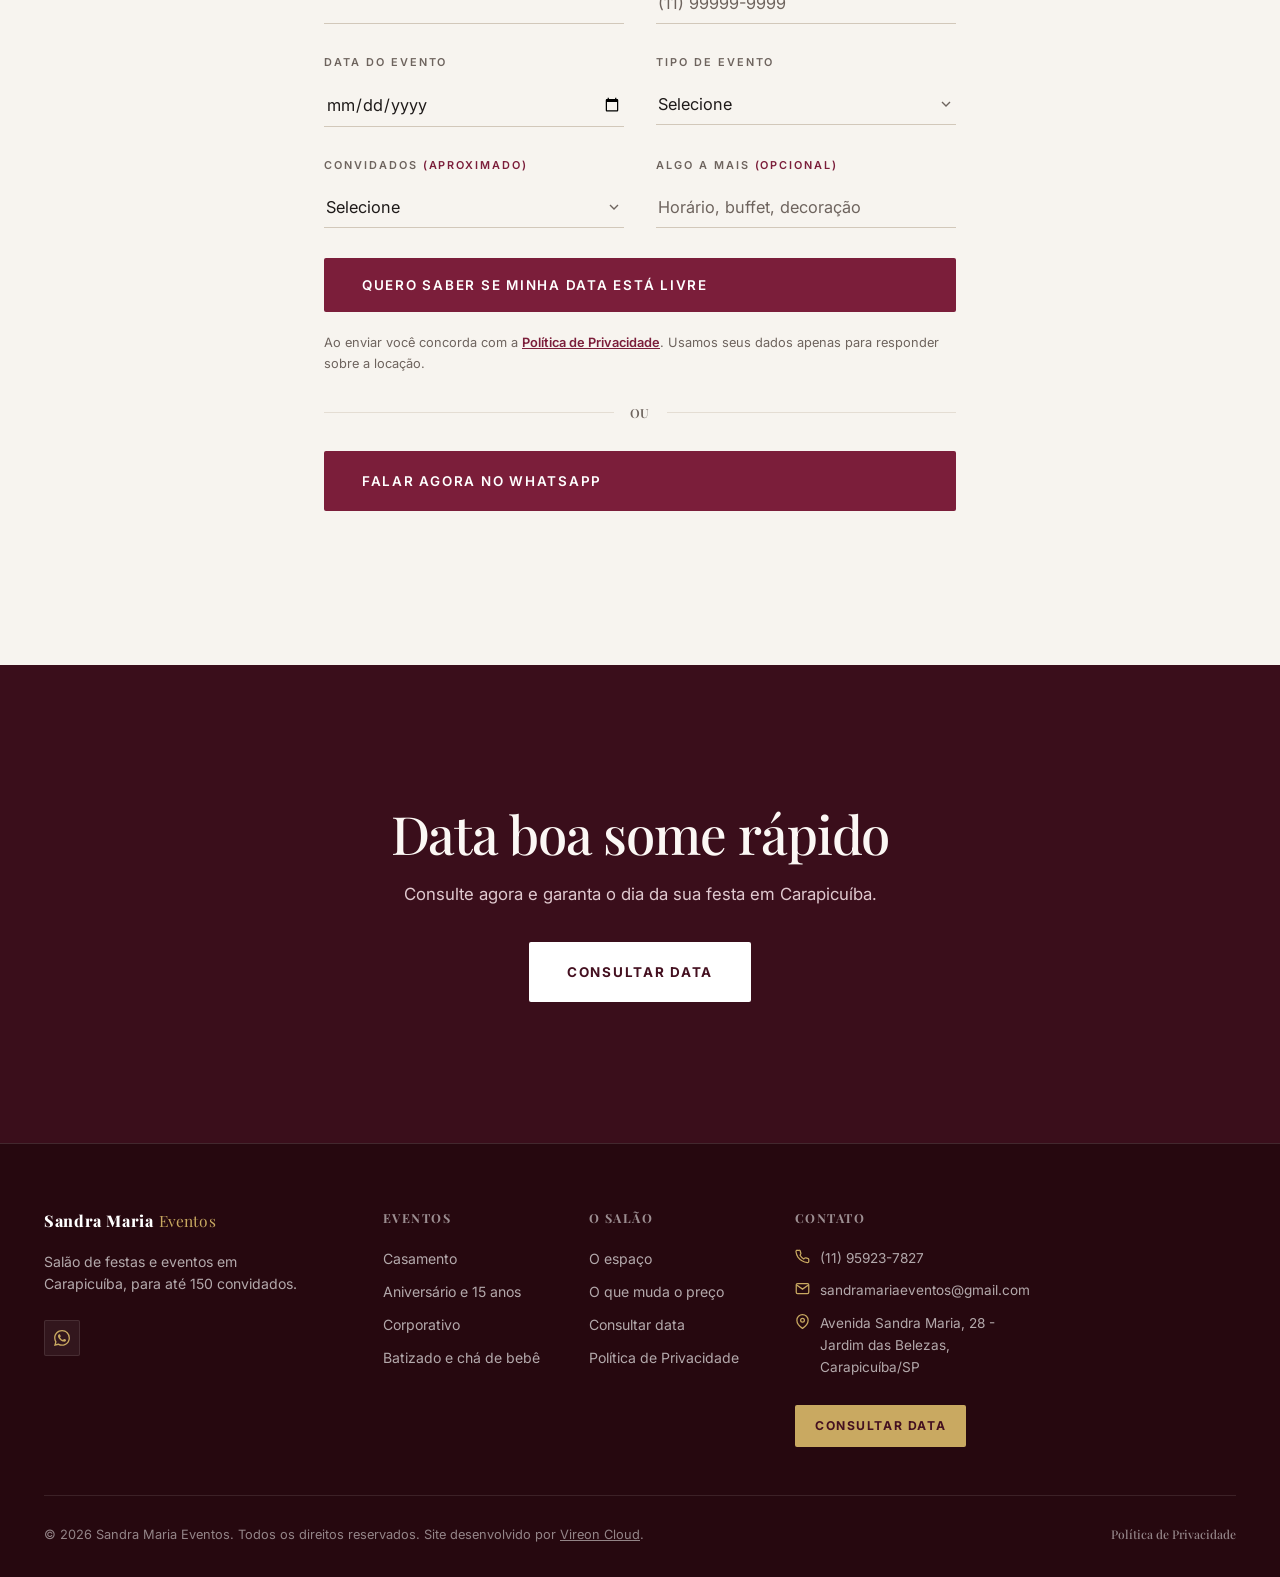
==== commit 4658969a: "feat: alternancia vinho nas secoes do meio Cada secao que era o branco alternado passa a ser vinho, " ====
--- a/index.html
+++ b/index.html
@@ -212,7 +212,7 @@
   </div>
 </section>
 
-<section class="section section--alt">
+<section class="section section--wine">
   <div class="container split">
     <div>
       <p class="section-label">O QUE JÁ ESTÁ NO SALÃO</p>
@@ -252,7 +252,7 @@
   </div>
 </section>
 
-<section class="section section--wine">
+<section class="section">
   <div class="container">
     <p class="section-label">COMO FUNCIONA</p>
     <h2 class="section-title">Reservar é rápido</h2>
@@ -286,7 +286,7 @@
   </div>
 </section>
 
-<section class="section section--alt">
+<section class="section section--wine">
   <div class="container">
     <h2 class="section-title">Perguntas frequentes</h2>
     <div class="faq-list">
--- a/css/styles.css
+++ b/css/styles.css
@@ -1518,6 +1518,8 @@
 /* ── Formulário ──
    Campo com fio embaixo em vez de caixa fechada. Menos moldura na tela e
    o cursor cai direto sobre a linha, que é o que o olho já procura. */
+/* O rótulo do primeiro campo encostava no texto de apoio da seção. */
+#leadForm { margin-top: 44px; }
 .form-group { margin-bottom: 30px; }
 .form-label {
   display: block;
